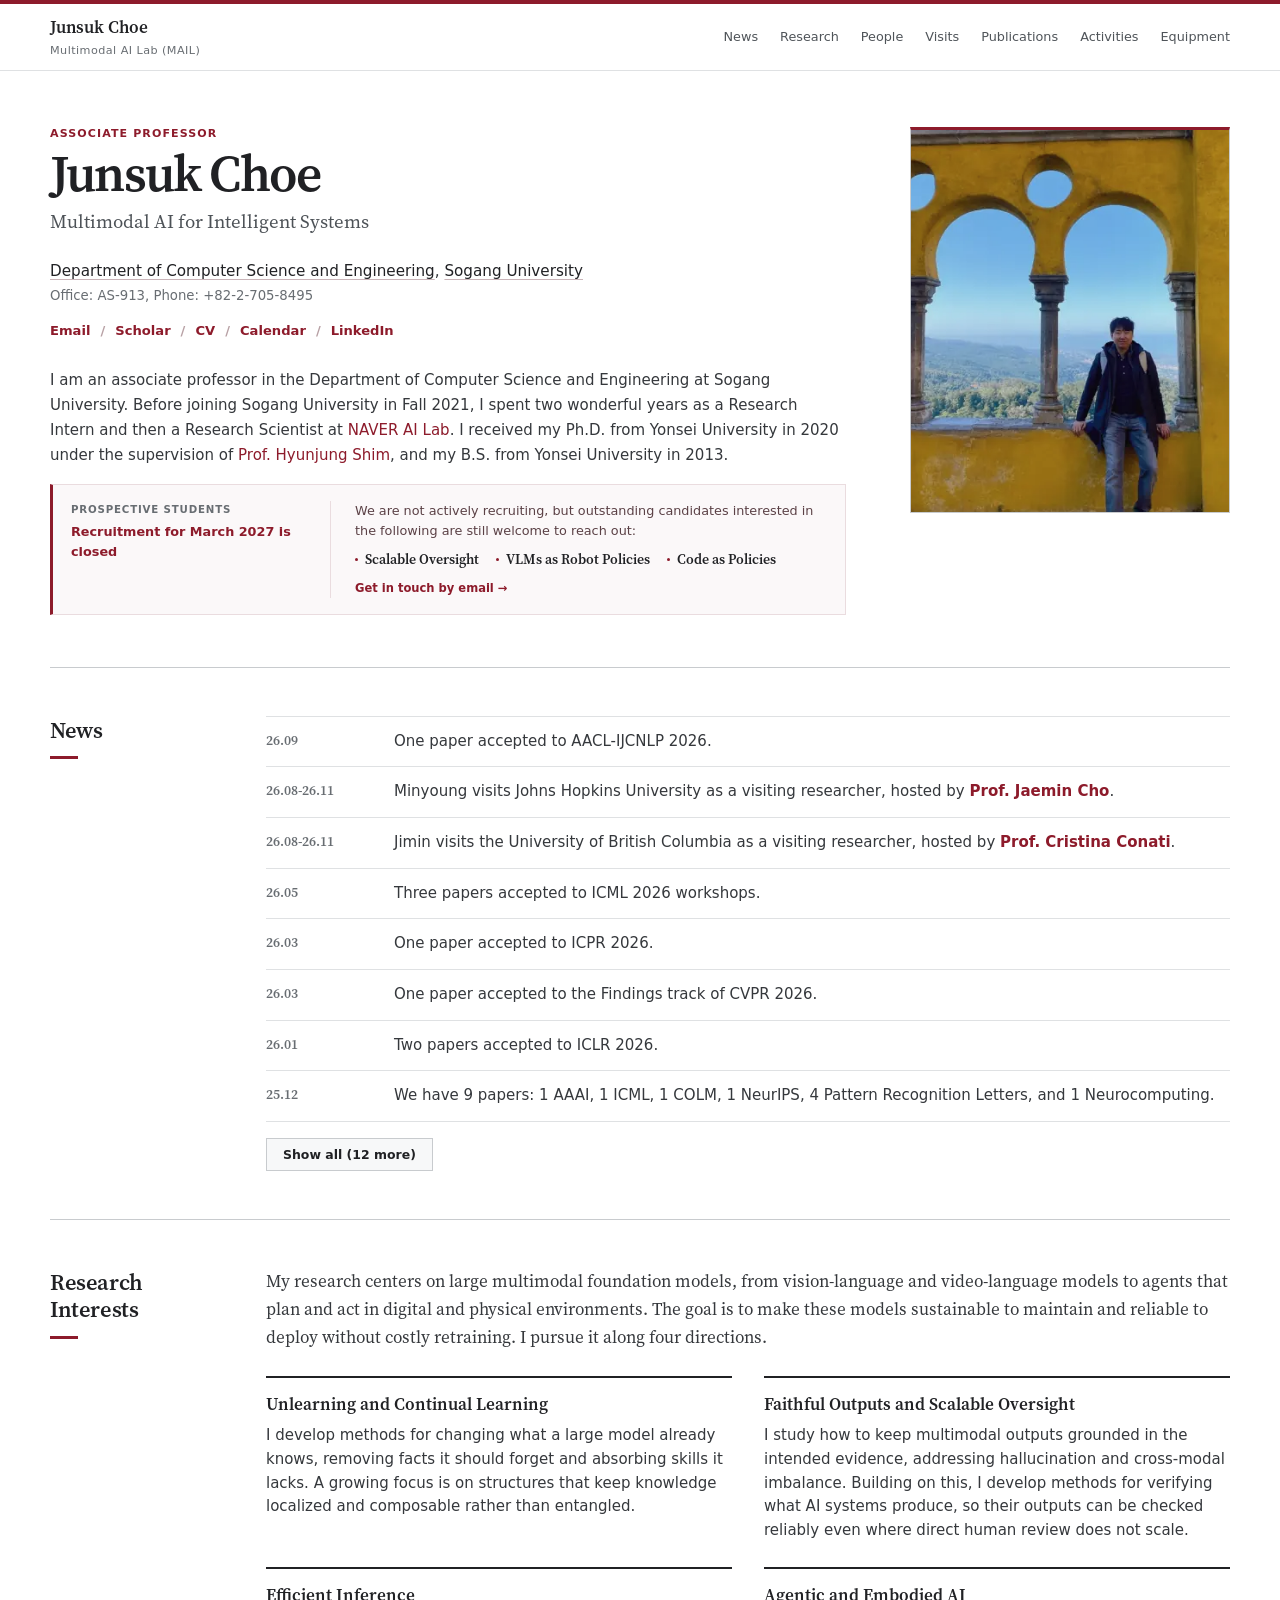
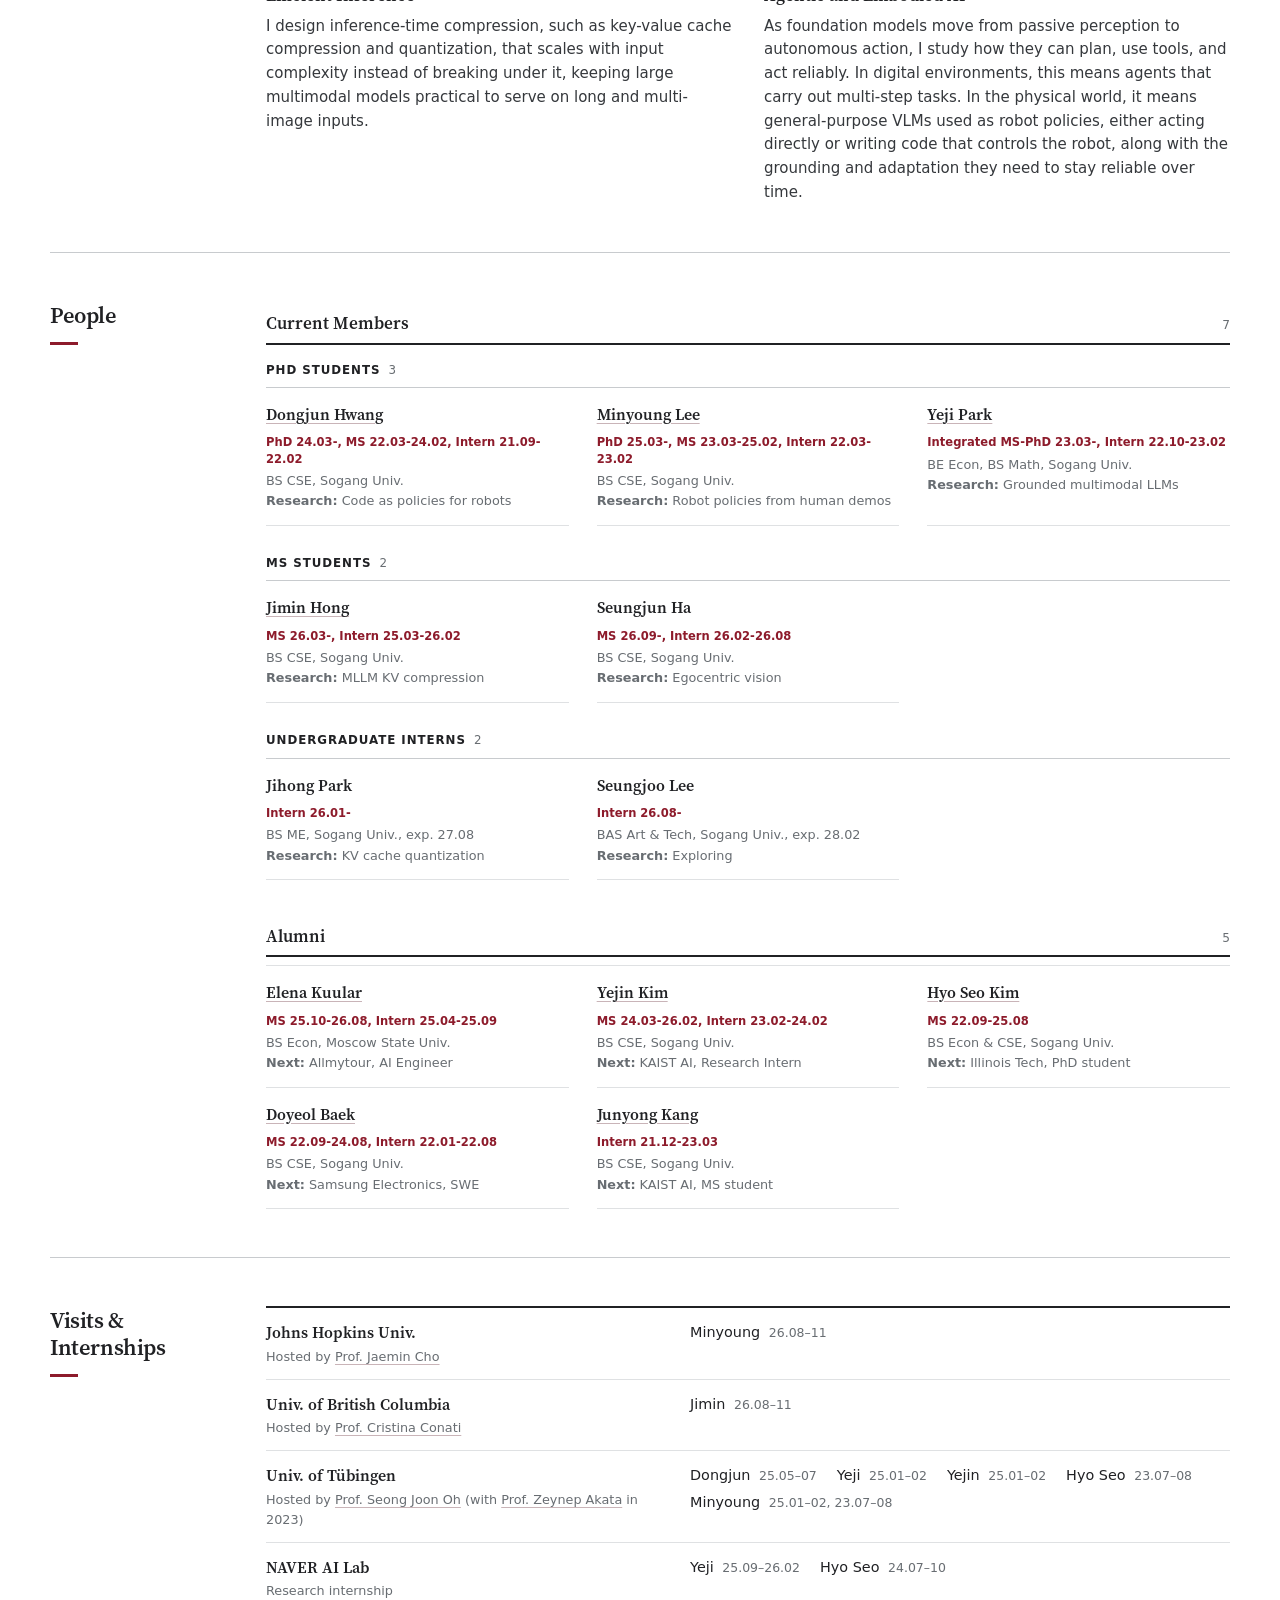
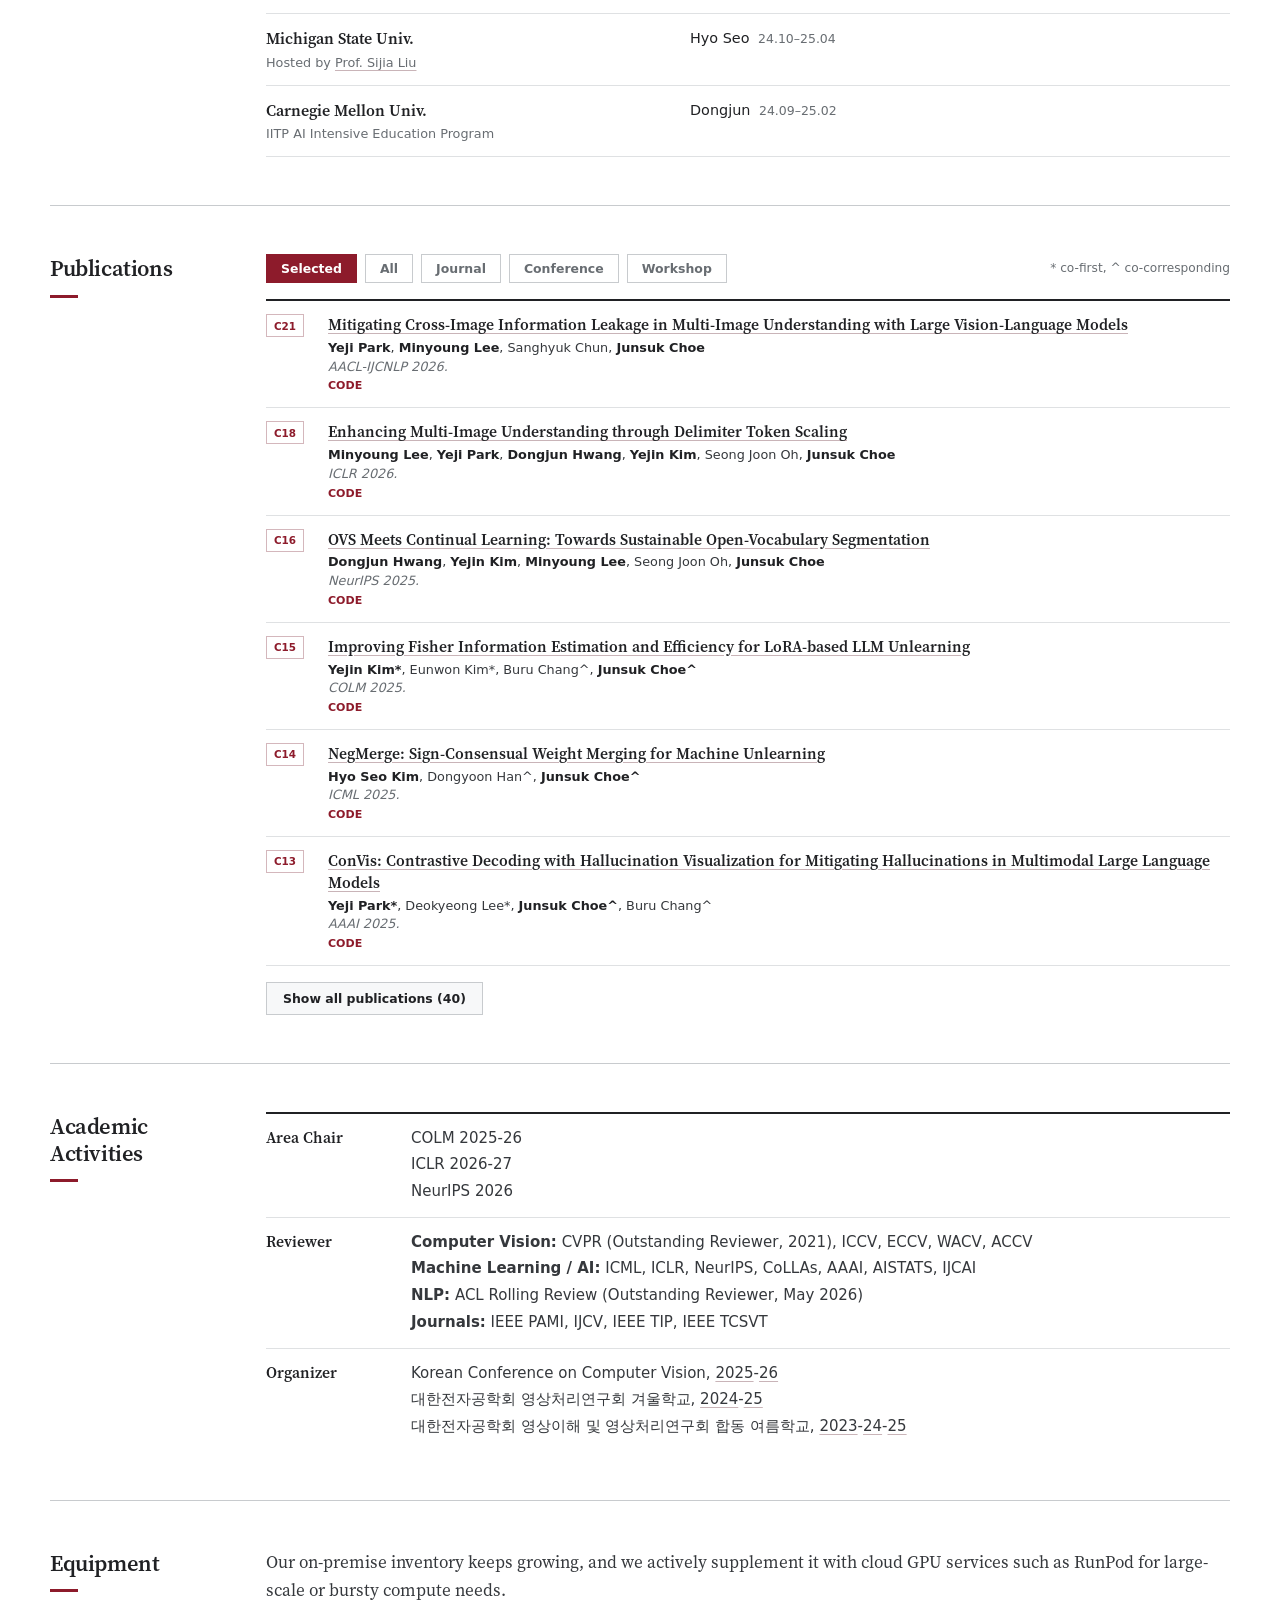
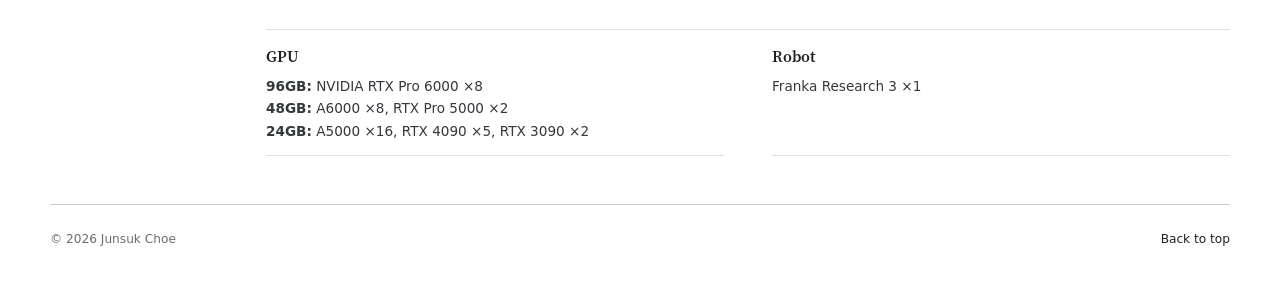
==== index.html @ bd92c86c "Cover code as policies alongside VLMs as robot policies Describe robot policies as VLMs acting direc" ====
<!doctype html>
<html lang="en">
  <head>
    <meta charset="utf-8">
    <meta name="viewport" content="width=device-width, initial-scale=1">
    <title>Junsuk Choe | Sogang University</title>
    <meta name="description" content="Junsuk Choe, Associate Professor in Computer Science and Engineering at Sogang University.">
    <meta name="author" content="Junsuk Choe">
    <link rel="canonical" href="https://junsukchoe.github.io/">
    <meta property="og:type" content="profile">
    <meta property="og:site_name" content="Junsuk Choe">
    <meta property="og:url" content="https://junsukchoe.github.io/">
    <meta property="og:title" content="Junsuk Choe">
    <meta property="og:description" content="Associate Professor in Computer Science and Engineering at Sogang University.">
    <meta property="og:image" content="https://junsukchoe.github.io/assets/DF97E511-BB98-41DF-A3A8-4547CD93DAF7_1_105_c.jpeg">
    <meta property="og:image:width" content="768">
    <meta property="og:image:height" content="1024">
    <meta property="og:image:alt" content="Junsuk Choe">
    <meta name="twitter:card" content="summary">
    <link rel="icon" type="image/png" sizes="48x48" href="assets/favicon-48.png">
    <link rel="apple-touch-icon" href="assets/sogang-favicon-large.png">
    <link rel="preload" href="assets/fonts/SiteSerif-Semibold.woff2" as="font" type="font/woff2" crossorigin>
    <link rel="preload" href="assets/fonts/SiteSerif-Regular.woff2" as="font" type="font/woff2" crossorigin>
    <link rel="stylesheet" href="styles.css?v=academic75">
    <script src="script.js?v=17" defer></script>
    <script type="application/ld+json">
      {
        "@context": "https://schema.org",
        "@type": "Person",
        "name": "Junsuk Choe",
        "url": "https://junsukchoe.github.io/",
        "image": "https://junsukchoe.github.io/assets/DF97E511-BB98-41DF-A3A8-4547CD93DAF7_1_105_c.jpeg",
        "jobTitle": "Associate Professor",
        "email": "mailto:jschoe.cs@gmail.com",
        "telephone": "+82-2-705-8495",
        "affiliation": {
          "@type": "CollegeOrUniversity",
          "name": "Sogang University",
          "url": "https://wwwe.sogang.ac.kr",
          "department": {
            "@type": "Organization",
            "name": "Department of Computer Science and Engineering",
            "url": "https://computing.sogang.ac.kr/en/education/undergraduate/computer-science"
          }
        },
        "alumniOf": {
          "@type": "CollegeOrUniversity",
          "name": "Yonsei University"
        },
        "knowsAbout": [
          "Multimodal Learning",
          "Vision-Language Models",
          "Machine Unlearning",
          "Continual Learning",
          "Scalable Oversight",
          "Agentic AI",
          "Embodied AI"
        ],
        "sameAs": [
          "https://scholar.google.com/citations?user=1H2H7XAAAAAJ&hl=en",
          "https://www.linkedin.com/in/junsukchoe/"
        ]
      }
    </script>
  </head>
  <body>
    <a class="skip-link" href="#top">Skip to main content</a>
    <header class="site-header">
      <div class="header-identity">
        <a class="brand" href="#top">Junsuk Choe</a>
        <span>Multimodal AI Lab (MAIL)</span>
      </div>
      <nav class="nav" aria-label="Primary navigation">
        <a href="#news">News</a>
        <a href="#research">Research</a>
        <a href="#people">People</a>
        <a href="#visits">Visits</a>
        <a href="#publications">Publications</a>
        <a href="#activities">Activities</a>
        <a href="#equipment">Equipment</a>
      </nav>
    </header>

    <main id="top">
      <section class="hero">
        <aside class="hero-aside" aria-label="Profile photo and shortcuts">
          <figure class="profile-photo">
            <picture>
              <!-- sizes run ~1.3x the box width because .profile-photo img is scaled up 1.3x -->
              <source type="image/webp" srcset="assets/profile-480.webp 480w, assets/profile-768.webp 768w" sizes="(max-width: 680px) 172px, (max-width: 980px) 312px, 416px">
              <img src="assets/DF97E511-BB98-41DF-A3A8-4547CD93DAF7_1_105_c.jpeg" alt="Junsuk Choe" width="768" height="1024" decoding="async" fetchpriority="high">
            </picture>
          </figure>
        </aside>
        <div class="profile-main">
          <p class="role">Associate Professor</p>
          <h1>Junsuk Choe</h1>
          <p class="tagline">Multimodal AI for Intelligent Systems</p>
          <p class="affiliation">
            <a href="https://computing.sogang.ac.kr/en/education/undergraduate/computer-science" target="_blank" rel="noreferrer">Department of Computer Science and Engineering</a>,
            <a href="https://wwwe.sogang.ac.kr" target="_blank" rel="noreferrer">Sogang University</a>
          </p>
          <p class="contact">Office: AS-913, Phone: +82-2-705-8495</p>
          <div class="profile-links" aria-label="Profile links">
            <a href="mailto:jschoe.cs@gmail.com">Email</a>
            <a href="https://scholar.google.com/citations?user=1H2H7XAAAAAJ&hl=en" target="_blank" rel="noreferrer">Scholar</a>
            <a href="CV_JunsukChoe.pdf" target="_blank" rel="noreferrer">CV</a>
            <a href="https://calendar.google.com/calendar/embed?src=jschoe.cs%40gmail.com&amp;ctz=Asia%2FSeoul&amp;mode=WEEK" target="_blank" rel="noreferrer">Calendar</a>
            <a href="https://www.linkedin.com/in/junsukchoe/" target="_blank" rel="noreferrer">LinkedIn</a>
          </div>
          <p class="lead">
            I am an associate professor in the Department of Computer Science and Engineering at Sogang University.
            Before joining Sogang University in Fall 2021, I spent two wonderful years as a Research Intern and then
            a Research Scientist at <a href="https://naver-career.github.io/kr/service/clova/naver-ai-lab/" target="_blank" rel="noreferrer">NAVER AI Lab</a>.
            I received my Ph.D. from Yonsei University in 2020 under the
            supervision of <a href="https://kaist-cvml.github.io/index.html" target="_blank" rel="noreferrer">Prof. Hyunjung Shim</a>,
            and my B.S. from Yonsei University in 2013.
          </p>
          <div class="hero-status" aria-label="Recruiting information">
            <div class="recruiting-summary">
              <p class="recruiting-eyebrow">Prospective Students</p>
              <p><strong>Recruitment for March 2027 is closed</strong></p>
            </div>
            <div class="recruiting-details">
              <p>We are not actively recruiting, but outstanding candidates interested in the following are still welcome to reach out:</p>
              <ul class="recruiting-topics">
                <li>Scalable Oversight</li>
                <li>VLMs as Robot Policies</li>
                <li>Code as Policies</li>
              </ul>
              <a href="mailto:jschoe.cs@gmail.com">Get in touch by email <span aria-hidden="true">→</span></a>
            </div>
          </div>
        </div>
      </section>

      <section id="news" class="section section-grid">
        <div class="section-heading">
          <h2>News</h2>
        </div>
        <div>
        <ol class="timeline" id="news-timeline">
          <li><time datetime="2026-09">26.09</time><span>One paper accepted to AACL-IJCNLP 2026.</span></li>
          <li><time datetime="2026-08">26.08-26.11</time><span>Minyoung visits Johns Hopkins University as a visiting researcher, hosted by <a href="https://j-min.io/" target="_blank" rel="noreferrer">Prof. Jaemin Cho</a>.</span></li>
          <li><time datetime="2026-08">26.08-26.11</time><span>Jimin visits the University of British Columbia as a visiting researcher, hosted by <a href="https://www.cs.ubc.ca/people/cristina-conati" target="_blank" rel="noreferrer">Prof. Cristina Conati</a>.</span></li>
          <li><time datetime="2026-05">26.05</time><span>Three papers accepted to ICML 2026 workshops.</span></li>
          <li><time datetime="2026-03">26.03</time><span>One paper accepted to ICPR 2026.</span></li>
          <li><time datetime="2026-03">26.03</time><span>One paper accepted to the Findings track of CVPR 2026.</span></li>
          <li><time datetime="2026-01">26.01</time><span>Two papers accepted to ICLR 2026.</span></li>
          <li><time datetime="2025-12">25.12</time><span>We have 9 papers: 1 AAAI, 1 ICML, 1 COLM, 1 NeurIPS, 4 Pattern Recognition Letters, and 1 Neurocomputing.</span></li>
          <li><time datetime="2025-09">25.09</time><span>Promoted to Associate Professor at Sogang University. Thanks to all my students, colleagues, and collaborators for their support.</span></li>
          <li><time datetime="2025-09">25.09-26.02</time><span>Yeji joined NAVER AI Lab as a research intern.</span></li>
          <li><time datetime="2025-08">25.08</time><span>Granted the <span lang="ko">생성AI 선도인재양성사업</span> as Co-PI, led by NC AI and funded by IITP, and the <span lang="ko">독자 AI 파운데이션 모델 프로젝트</span> as Co-PI, led by Upstage and funded by NIPA/NIA/IITP.</span></li>
          <li><time datetime="2025-05">25.05-25.07</time><span>Dongjun visited the University of Tübingen as a visiting researcher, hosted by <a href="https://seongjoonoh.com/" target="_blank" rel="noreferrer">Prof. Seong Joon Oh</a>.</span></li>
          <li><time datetime="2025-01">25.01-25.02</time><span>Minyoung, Yeji, and Yejin visited the University of Tübingen as visiting researchers, hosted by <a href="https://seongjoonoh.com/" target="_blank" rel="noreferrer">Prof. Seong Joon Oh</a>.</span></li>
          <li><time datetime="2024-10">24.10-25.04</time><span>Hyo Seo visited Michigan State University as a visiting researcher, hosted by <a href="https://lsjxjtu.github.io/" target="_blank" rel="noreferrer">Prof. Sijia Liu</a>.</span></li>
          <li><time datetime="2024-09">24.09</time><span>Granted the Global Humanities and Social Convergence Research Program (1.8B KRW) as Co-PI from NRF Korea, led by <a href="https://jdasam.github.io/" target="_blank" rel="noreferrer">Prof. Dasaem Jeong</a>.</span></li>
          <li><time datetime="2024-09">24.09-25.02</time><span>Dongjun participated in the IITP AI Intensive Education Program at Carnegie Mellon University.</span></li>
          <li><time datetime="2024-04">24.04</time><span>Granted the Outstanding Young Scientist Grant (913M KRW) as PI from NRF Korea, with <a href="https://sites.google.com/view/buru-chang" target="_blank" rel="noreferrer">Prof. Buru Chang</a> as Co-PI.</span></li>
          <li><time datetime="2023-07">23.07-23.08</time><span>Minyoung and Hyo Seo visited the University of Tübingen as visiting researchers, hosted by <a href="https://seongjoonoh.com/" target="_blank" rel="noreferrer">Prof. Seong Joon Oh</a> and <a href="https://www.eml-munich.de/" target="_blank" rel="noreferrer">Prof. Zeynep Akata</a>.</span></li>
          <li><time datetime="2021-09">21.09</time><span>Joined the Department of Computer Science and Engineering at Sogang University as Assistant Professor.</span></li>
          <li><time datetime="2020-05">20.05</time><span>Defended Ph.D. thesis and joined NAVER AI Lab as Research Scientist.</span></li>
        </ol>
        <button type="button" class="toggle-list" id="news-toggle" aria-expanded="false">Show all news</button>
        </div>
      </section>

      <section id="research" class="section section-grid">
        <div class="section-heading">
          <h2>Research Interests</h2>
        </div>
        <div>
          <p class="section-lead">
            My research centers on large multimodal foundation models, from vision-language and video-language
            models to agents that plan and act in digital and physical environments. The goal is to make these
            models sustainable to maintain and reliable to deploy without costly retraining. I pursue it along
            four directions.
          </p>
          <div class="research-grid">
            <article>
              <h3>Unlearning and Continual Learning</h3>
              <p>
                I develop methods for changing what a large model already knows, removing facts it should forget
                and absorbing skills it lacks. A growing focus is on structures that keep knowledge localized and
                composable rather than entangled.
              </p>
            </article>
            <article>
              <h3>Faithful Outputs and Scalable Oversight</h3>
              <p>
                I study how to keep multimodal outputs grounded in the intended evidence, addressing hallucination
                and cross-modal imbalance. Building on this, I develop methods for verifying what AI systems
                produce, so their outputs can be checked reliably even where direct human review does not scale.
              </p>
            </article>
            <article>
              <h3>Efficient Inference</h3>
              <p>
                I design inference-time compression, such as key-value cache compression and quantization, that
                scales with input complexity instead of breaking under it, keeping large multimodal models practical
                to serve on long and multi-image inputs.
              </p>
            </article>
            <article>
              <h3>Agentic and Embodied AI</h3>
              <p>
                As foundation models move from passive perception to autonomous action, I study how they can plan,
                use tools, and act reliably. In digital environments, this means agents that carry out multi-step
                tasks. In the physical world, it means general-purpose VLMs used as robot policies, either acting
                directly or writing code that controls the robot, along with the grounding and adaptation they need
                to stay reliable over time.
              </p>
            </article>
          </div>
        </div>
      </section>

      <section id="people" class="section section-grid">
        <div class="section-heading">
          <h2>People</h2>
        </div>
        <div class="people-stack">
          <div class="people-group">
            <div class="group-heading">
              <h3>Current Members</h3>
              <span>7</span>
            </div>
            <h4 class="roster-subhead">PhD Students <span>3</span></h4>
            <ul class="roster-list">
              <li><a href="https://dongjunhwang.github.io" target="_blank" rel="noreferrer">Dongjun Hwang</a><div class="roster-meta"><div class="period-list"><span>PhD 24.03-</span><span>MS 22.03-24.02</span><span>Intern 21.09-22.02</span></div><div class="person-badges"><span class="person-highlight">AI Seoul Tech Scholarship (PhD)</span><span class="person-highlight">NRF Scholarship (PhD)</span><span class="person-highlight">Smilegate DHE Scholarship (MS)</span></div><span>BS CSE, Sogang Univ.</span><span class="person-activity">Visiting Researcher, Univ. of Tübingen (25.05-25.07)</span><span class="person-activity">CMU IITP AI Education Program (24.09-25.02)</span><span><strong>Research:</strong> Code as policies for robots</span></div></li>
              <li><a href="https://mymy-young.github.io/" target="_blank" rel="noreferrer">Minyoung Lee</a><div class="roster-meta"><div class="period-list"><span>PhD 25.03-</span><span>MS 23.03-25.02</span><span>Intern 22.03-23.02</span></div><div class="person-badges"><span class="person-highlight">AI Seoul Tech Scholarship (PhD)</span><span class="person-highlight">Smilegate DHE Scholarship (MS)</span></div><span>BS CSE, Sogang Univ.</span><span class="person-activity">Visiting Researcher, Johns Hopkins Univ. (26.08-26.11)</span><span class="person-activity">Visiting Researcher, Univ. of Tübingen (25.01-25.02, 23.07-23.08)</span><span><strong>Research:</strong> Robot policies from human demos</span></div></li>
              <li><a href="https://yejipark-m.github.io" target="_blank" rel="noreferrer">Yeji Park</a><div class="roster-meta"><div class="period-list"><span>Integrated MS-PhD 23.03-</span><span>Intern 22.10-23.02</span></div><div class="person-badges"><span class="person-highlight">Hyundai Motor Chung Mong-Koo Scholarship</span></div><span>BE Econ, BS Math, Sogang Univ.</span><span class="person-activity">Research Intern, NAVER AI Lab (25.09-26.02)</span><span class="person-activity">Visiting Researcher, Univ. of Tübingen (25.01-25.02)</span><span><strong>Research:</strong> Grounded multimodal LLMs</span></div></li>
            </ul>
            <h4 class="roster-subhead">MS Students <span>2</span></h4>
            <ul class="roster-list">
              <li><a href="https://sites.google.com/view/jimin-hong?usp=sharing" target="_blank" rel="noreferrer">Jimin Hong</a><div class="roster-meta"><div class="period-list"><span>MS 26.03-</span><span>Intern 25.03-26.02</span></div><span>BS CSE, Sogang Univ.</span><span class="person-activity">Visiting Researcher, Univ. of British Columbia (26.08-26.11)</span><span><strong>Research:</strong> MLLM KV compression</span></div></li>
              <li>Seungjun Ha<div class="roster-meta"><div class="period-list"><span>MS 26.09-</span><span>Intern 26.02-26.08</span></div><div class="person-badges"><span class="person-highlight">Sogang Albatross Fellowship</span></div><span>BS CSE, Sogang Univ.</span><span><strong>Research:</strong> Egocentric vision</span></div></li>
            </ul>
            <h4 class="roster-subhead">Undergraduate Interns <span>2</span></h4>
            <ul class="roster-list">
              <li>Jihong Park<div class="roster-meta"><div class="period-list"><span>Intern 26.01-</span></div><span>BS ME, Sogang Univ., exp. 27.08</span><span><strong>Research:</strong> KV cache quantization</span></div></li>
              <li>Seungjoo Lee<div class="roster-meta"><div class="period-list"><span>Intern 26.08-</span></div><span>BAS Art &amp; Tech, Sogang Univ., exp. 28.02</span><span><strong>Research:</strong> Exploring</span></div></li>
            </ul>
          </div>
          <div class="people-group alumni-group">
            <div class="group-heading">
              <h3>Alumni</h3>
              <span>5</span>
            </div>
            <ul class="roster-list">
              <li><a href="https://www.linkedin.com/in/elena-kuular/?originalSubdomain=kr" target="_blank" rel="noreferrer">Elena Kuular</a><div class="roster-meta"><div class="period-list"><span>MS 25.10-26.08</span><span>Intern 25.04-25.09</span></div><div class="person-badges"><span class="person-highlight">GKS Scholarship</span></div><span>BS Econ, Moscow State Univ.</span><span><strong>Next:</strong> Allmytour, AI Engineer</span></div></li>
              <li><a href="https://sites.google.com/view/yejin-c-kim/" target="_blank" rel="noreferrer">Yejin Kim</a><div class="roster-meta"><div class="period-list"><span>MS 24.03-26.02</span><span>Intern 23.02-24.02</span></div><div class="person-badges"><span class="person-highlight">Smilegate DHE Scholarship</span><span class="person-highlight">Sogang Albatross Fellowship</span></div><span>BS CSE, Sogang Univ.</span><span class="person-activity">Visiting Researcher, Univ. of Tübingen (25.01-25.02)</span><span><strong>Next:</strong> KAIST AI, Research Intern</span></div></li>
              <li><a href="https://sites.google.com/view/hyoseokim" target="_blank" rel="noreferrer">Hyo Seo Kim</a><div class="roster-meta"><div class="period-list"><span>MS 22.09-25.08</span></div><span>BS Econ &amp; CSE, Sogang Univ.</span><span class="person-activity">Visiting Researcher, Michigan State Univ. (24.10-25.04)</span><span class="person-activity">Research Intern, NAVER AI Lab (24.07-24.10)</span><span class="person-activity">Visiting Researcher, Univ. of Tübingen (23.07-23.08)</span><span><strong>Next:</strong> Illinois Tech, PhD student</span></div></li>
              <li><a href="https://sites.google.com/view/dobaek" target="_blank" rel="noreferrer">Doyeol Baek</a><div class="roster-meta"><div class="period-list"><span>MS 22.09-24.08</span><span>Intern 22.01-22.08</span></div><div class="person-badges"><span class="person-highlight">Smilegate DHE Scholarship</span></div><span>BS CSE, Sogang Univ.</span><span><strong>Next:</strong> Samsung Electronics, SWE</span></div></li>
              <li><a href="https://sites.google.com/view/junyongkang/home" target="_blank" rel="noreferrer">Junyong Kang</a><div class="roster-meta"><div class="period-list"><span>Intern 21.12-23.03</span></div><div class="person-badges"><span class="person-highlight">Valedictorian (College of Engineering)</span></div><span>BS CSE, Sogang Univ.</span><span><strong>Next:</strong> KAIST AI, MS student</span></div></li>
            </ul>
          </div>
        </div>
      </section>

      <section id="visits" class="section section-grid">
        <div class="section-heading">
          <h2>Visits &amp; Internships</h2>
        </div>
        <div>
        <ul class="visit-list" id="visit-list">
          <li><div class="visit-place"><strong>Johns Hopkins Univ.</strong><span>Hosted by <a href="https://j-min.io/" target="_blank" rel="noreferrer">Prof. Jaemin Cho</a></span></div><ul class="visit-people"><li>Minyoung <span>26.08–11</span></li></ul></li>
          <li><div class="visit-place"><strong>Univ. of British Columbia</strong><span>Hosted by <a href="https://www.cs.ubc.ca/people/cristina-conati" target="_blank" rel="noreferrer">Prof. Cristina Conati</a></span></div><ul class="visit-people"><li>Jimin <span>26.08–11</span></li></ul></li>
          <li><div class="visit-place"><strong>Univ. of Tübingen</strong><span>Hosted by <a href="https://seongjoonoh.com/" target="_blank" rel="noreferrer">Prof. Seong Joon Oh</a> (with <a href="https://www.eml-munich.de/" target="_blank" rel="noreferrer">Prof. Zeynep Akata</a> in 2023)</span></div><ul class="visit-people"><li>Dongjun <span>25.05–07</span></li><li>Yeji <span>25.01–02</span></li><li>Yejin <span>25.01–02</span></li><li>Hyo Seo <span>23.07–08</span></li><li>Minyoung <span>25.01–02, 23.07–08</span></li></ul></li>
          <li><div class="visit-place"><strong>NAVER AI Lab</strong><span>Research internship</span></div><ul class="visit-people"><li>Yeji <span>25.09–26.02</span></li><li>Hyo Seo <span>24.07–10</span></li></ul></li>
          <li><div class="visit-place"><strong>Michigan State Univ.</strong><span>Hosted by <a href="https://lsjxjtu.github.io/" target="_blank" rel="noreferrer">Prof. Sijia Liu</a></span></div><ul class="visit-people"><li>Hyo Seo <span>24.10–25.04</span></li></ul></li>
          <li><div class="visit-place"><strong>Carnegie Mellon Univ.</strong><span>IITP AI Intensive Education Program</span></div><ul class="visit-people"><li>Dongjun <span>24.09–25.02</span></li></ul></li>
        </ul>
        <button type="button" class="toggle-list" id="visit-toggle" aria-expanded="false">Show all</button>
        </div>
      </section>

      <section id="publications" class="section section-grid">
        <div class="section-heading">
          <h2>Publications</h2>
        </div>
        <div>
        <div class="pub-toolbar">
          <div class="pub-filters" id="pub-filters" role="group" aria-label="Filter publications by type">
            <button type="button" class="pub-filter is-active" data-filter="selected" aria-pressed="true">Selected</button>
            <button type="button" class="pub-filter" data-filter="all" aria-pressed="false">All</button>
            <button type="button" class="pub-filter" data-filter="J" aria-pressed="false">Journal</button>
            <button type="button" class="pub-filter" data-filter="C" aria-pressed="false">Conference</button>
            <button type="button" class="pub-filter" data-filter="W" aria-pressed="false">Workshop</button>
          </div>
          <p class="pub-legend">* co-first, ^ co-corresponding</p>
        </div>
        <div class="publication-list" id="publication-list">
          <article class="pub"><span>C21</span><div><h3><a href="https://aclanthology.org/2026.aacl-short.42.pdf" target="_blank" rel="noreferrer">Mitigating Cross-Image Information Leakage in Multi-Image Understanding with Large Vision-Language Models</a></h3><p><span class="lab">Yeji Park</span>, <span class="lab">Minyoung Lee</span>, Sanghyuk Chun, <strong class="pi">Junsuk Choe</strong></p><p class="venue">AACL-IJCNLP 2026.</p><p class="pub-links"><a href="https://github.com/yejipark-m/FOCUS" target="_blank" rel="noreferrer">code</a></p></div></article>
          <article class="pub"><span>W7</span><div><h3><a href="https://openreview.net/forum?id=Urnkawsb3P" target="_blank" rel="noreferrer">Alignment-aware Data Selection for Unlearning in Contrastive Vision-Language Models</a></h3><p><span class="lab">Dongjun Hwang</span>, <span class="lab">Yejin Kim</span>, <span class="lab">Beomyun Kwon</span>, <strong class="pi">Junsuk Choe</strong></p><p class="venue">ICML 2026 Workshop on the Impact of Memorization on Trustworthy Foundation Models.</p></div></article>
          <article class="pub"><span>W6</span><div><h3><a href="https://openreview.net/forum?id=xrwkOUb8kp" target="_blank" rel="noreferrer">Behavioral Proxy Conditioning for Financial Stress Scenario Generation with a Pretrained Diffusion Model</a></h3><p><span class="lab">Elena Kuular</span>, <strong class="pi">Junsuk Choe</strong></p><p class="venue">ICML 2026 Workshop on Foundation Models for Structured Data.</p></div></article>
          <article class="pub"><span>W5</span><div><h3><a href="https://openreview.net/forum?id=8Fed53Xuin" target="_blank" rel="noreferrer">EvoVLM: Multimodal Evolutionary Feedback for Visual Symbolic Regression</a></h3><p>Hyejin Lee, <strong class="pi">Junsuk Choe</strong></p><p class="venue">ICML 2026 Workshop on AI for Science.</p></div></article>
          <article class="pub"><span>C20</span><div><h3>RARR: Real-time Attention-Driven Rain Removal with Hierarchical Scale-aware Efficient Network</h3><p>Seungho Eum, Ihjoon Cho, Jeonghyeon Kim, <strong class="pi">Junsuk Choe^</strong>, Unsang Park^</p><p class="venue">ICPR 2026.</p></div></article>
          <article class="pub"><span>C19</span><div><h3><a href="https://openaccess.thecvf.com/content/CVPR2026F/papers/Woo_Training-Free_Uncertainty-guided_Logit_Adjustment_for_Few-Shot_Class-Incremental_Learning_CVPRF_2026_paper.pdf" target="_blank" rel="noreferrer">Training-Free Uncertainty-guided Logit Adjustment for Few-Shot Class-Incremental Learning</a></h3><p>Sungwon Woo, <span class="lab">Dongjun Hwang</span>, Shiwon Kim, <strong class="pi">Junsuk Choe</strong>, Jongho Nang</p><p class="venue">CVPR 2026 Findings.</p><p class="pub-links"><a href="https://github.com/sungwon-woo/ULA" target="_blank" rel="noreferrer">code</a></p></div></article>
          <article class="pub"><span>W4</span><div><h3><a href="https://openreview.net/forum?id=zHwLO06Kn3" target="_blank" rel="noreferrer">Grounding the "Not": Symbolic Representation of Negation for Logical Reasoning in VLMs</a></h3><p>Inha Kang, Seonho Lee, Jiho Choi, <strong class="pi">Junsuk Choe</strong>, Hyunjung Shim</p><p class="venue">ICLR 2026 Workshop on Logical Reasoning of Large Language Models.</p></div></article>
          <article class="pub"><span>C18</span><div><h3><a href="https://openreview.net/forum?id=7QFf05KrOm" target="_blank" rel="noreferrer">Enhancing Multi-Image Understanding through Delimiter Token Scaling</a></h3><p><span class="lab">Minyoung Lee</span>, <span class="lab">Yeji Park</span>, <span class="lab">Dongjun Hwang</span>, <span class="lab">Yejin Kim</span>, Seong Joon Oh, <strong class="pi">Junsuk Choe</strong></p><p class="venue">ICLR 2026.</p><p class="pub-links"><a href="https://github.com/MYMY-young/DelimScaling" target="_blank" rel="noreferrer">code</a></p></div></article>
          <article class="pub"><span>C17</span><div><h3><a href="https://openreview.net/forum?id=hFzrP5mw24" target="_blank" rel="noreferrer">What "Not" to Detect: Negation-Aware VLMs via Structured Reasoning and Token Merging</a></h3><p>Inha Kang, Youngsun Lim, Seonho Lee, Jiho Choi, <strong class="pi">Junsuk Choe</strong>, Hyunjung Shim</p><p class="venue">ICLR 2026.</p></div></article>
          <article class="pub"><span>C16</span><div><h3><a href="https://openreview.net/forum?id=y8Hv7EdcRF" target="_blank" rel="noreferrer">OVS Meets Continual Learning: Towards Sustainable Open-Vocabulary Segmentation</a></h3><p><span class="lab">Dongjun Hwang</span>, <span class="lab">Yejin Kim</span>, <span class="lab">Minyoung Lee</span>, Seong Joon Oh, <strong class="pi">Junsuk Choe</strong></p><p class="venue">NeurIPS 2025.</p><p class="pub-links"><a href="https://github.com/dongjunhwang/ConOVS" target="_blank" rel="noreferrer">code</a></p></div></article>
          <article class="pub"><span>C15</span><div><h3><a href="https://arxiv.org/abs/2508.21300" target="_blank" rel="noreferrer">Improving Fisher Information Estimation and Efficiency for LoRA-based LLM Unlearning</a></h3><p><span class="lab">Yejin Kim*</span>, Eunwon Kim*, Buru Chang^, <strong class="pi">Junsuk Choe^</strong></p><p class="venue">COLM 2025.</p><p class="pub-links"><a href="https://github.com/kyj93790/VILA" target="_blank" rel="noreferrer">code</a></p></div></article>
          <article class="pub"><span>W3</span><div><h3><a href="https://openaccess.thecvf.com/content/ICCV2025W/AIM/html/Kim_LMLT__Low-to-high_Multi-Level_Vision_Transformer_for_Lightweight_Image_Super-Resolution_ICCVW_2025_paper.html" target="_blank" rel="noreferrer">LMLT: Low-to-high Multi-Level Vision Transformer for Lightweight Image Super-Resolution</a></h3><p>Jeongsoo Kim, Jongho Nang, <strong class="pi">Junsuk Choe</strong></p><p class="venue">ICCV 2025 Workshop on Advances in Image Manipulation.</p><p class="pub-links"><a href="https://github.com/jwgdmkj/LMLT" target="_blank" rel="noreferrer">code</a></p></div></article>
          <article class="pub"><span>J12</span><div><h3><a href="https://www.sciencedirect.com/science/article/abs/pii/S092523122501166X" target="_blank" rel="noreferrer">Small Object Matters in Weakly Supervised Object Localization</a></h3><p><span class="lab">Dongjun Hwang</span>, Seong Joon Oh, <strong class="pi">Junsuk Choe</strong></p><p class="venue">Neurocomputing, 2025.</p></div></article>
          <article class="pub"><span>C14</span><div><h3><a href="https://arxiv.org/abs/2410.05583" target="_blank" rel="noreferrer">NegMerge: Sign-Consensual Weight Merging for Machine Unlearning</a></h3><p><span class="lab">Hyo Seo Kim</span>, Dongyoon Han^, <strong class="pi">Junsuk Choe^</strong></p><p class="venue">ICML 2025.</p><p class="pub-links"><a href="https://github.com/naver-ai/negmerge" target="_blank" rel="noreferrer">code</a></p></div></article>
          <article class="pub"><span>J11</span><div><h3><a href="https://www.sciencedirect.com/science/article/abs/pii/S016786552500056X" target="_blank" rel="noreferrer">VHOIP: Video-based Human-Object Interaction recognition with CLIP Prior knowledge</a></h3><p><span class="lab">Doyeol Baek</span>, <strong class="pi">Junsuk Choe</strong></p><p class="venue">Pattern Recognition Letters, 2025.</p></div></article>
          <article class="pub"><span>J10</span><div><h3><a href="https://www.sciencedirect.com/science/article/pii/S0167865525000121" target="_blank" rel="noreferrer">Fog-Free Training for Foggy Scene Understanding</a></h3><p><span class="lab">Minyoung Lee</span>, Kyungwoo Song, <strong class="pi">Junsuk Choe</strong></p><p class="venue">Pattern Recognition Letters, 2025.</p></div></article>
          <article class="pub"><span>J9</span><div><h3><a href="https://www.sciencedirect.com/science/article/abs/pii/S0167865524003714" target="_blank" rel="noreferrer">Curriculum Learning with Class-label Composition for Weakly Supervised Semantic Segmentation</a></h3><p><span class="lab">Dongjun Hwang</span>, <span class="lab">Hyoseo Kim</span>, <span class="lab">Doyeol Baek</span>, Hyunbin Kim, Inhye Kye, <strong class="pi">Junsuk Choe</strong></p><p class="venue">Pattern Recognition Letters, 2025.</p></div></article>
          <article class="pub"><span>C13</span><div><h3><a href="https://arxiv.org/abs/2408.13906" target="_blank" rel="noreferrer">ConVis: Contrastive Decoding with Hallucination Visualization for Mitigating Hallucinations in Multimodal Large Language Models</a></h3><p><span class="lab">Yeji Park*</span>, Deokyeong Lee*, <strong class="pi">Junsuk Choe^</strong>, Buru Chang^</p><p class="venue">AAAI 2025.</p><p class="pub-links"><a href="https://github.com/yejipark-m/ConVis" target="_blank" rel="noreferrer">code</a></p></div></article>
          <article class="pub"><span>J8</span><div><h3><a href="https://www.sciencedirect.com/science/article/pii/S0167865524003246" target="_blank" rel="noreferrer">Improving ViT Interpretability with Patch-level Mask Prediction</a></h3><p><span class="lab">Junyong Kang</span>, Byeongho Heo, <strong class="pi">Junsuk Choe</strong></p><p class="venue">Pattern Recognition Letters, 2025.</p></div></article>
          <article class="pub"><span>J7</span><div><h3><a href="https://www.sciencedirect.com/science/article/abs/pii/S0031320324005892" target="_blank" rel="noreferrer">Discovering an Inference Recipe for Weakly-Supervised Object Localization</a></h3><p>Sanghuk Lee*, Cheolhyun Mun*, Youngjung Uh, <strong class="pi">Junsuk Choe</strong>, Hyeran Byun</p><p class="venue">Pattern Recognition, 2024.</p></div></article>
          <article class="pub"><span>J6</span><div><h3><a href="https://www.sciencedirect.com/science/article/pii/S0167865524001077" target="_blank" rel="noreferrer">Weakly-supervised Incremental learning for Semantic segmentation with Class Hierarchy</a></h3><p><span class="lab">Hyoseo Kim</span>, <strong class="pi">Junsuk Choe</strong></p><p class="venue">Pattern Recognition Letters, 2024.</p></div></article>
          <article class="pub"><span>C12</span><div><h3><a href="https://arxiv.org/abs/2312.13646" target="_blank" rel="noreferrer">Weakly Supervised Semantic Segmentation for Driving Scenes</a></h3><p>Dongseob Kim*, Seungho Lee*, <strong class="pi">Junsuk Choe</strong>, Hyunjung Shim</p><p class="venue">AAAI 2024.</p><p class="pub-links"><a href="https://github.com/k0u-id/CARB" target="_blank" rel="noreferrer">code</a></p></div></article>
          <article class="pub"><span>C11</span><div><h3><a href="https://openaccess.thecvf.com/content/WACV2024/papers/Mun_Small_Objects_Matters_in_Weakly-Supervised_Semantic_Segmentation_WACV_2024_paper.pdf" target="_blank" rel="noreferrer">Small Objects Matters in Weakly-supervised Semantic Segmentation</a></h3><p>Cheolhyun Mun*, Sanghuk Lee*, Youngjung Uh, <strong class="pi">Junsuk Choe</strong>, Hyeran Byun</p><p class="venue">WACV 2024.</p></div></article>
          <article class="pub"><span>C10</span><div><h3><a href="https://openaccess.thecvf.com/content/ICCV2023/papers/Han_Neglected_Free_Lunch_-_Learning_Image_Classifiers_Using_Annotation_Byproducts_ICCV_2023_paper.pdf" target="_blank" rel="noreferrer">Neglected Free Lunch - Learning Image Classifiers Using Annotation Byproducts</a></h3><p>Dongyoon Han*, <strong class="pi">Junsuk Choe*</strong>, Seonghyeok Chun, John Chung, Minsuk Chang, Sangdoo Yun, Jean Song, Seong Joon Oh</p><p class="venue">ICCV 2023.</p><p class="pub-links"><a href="https://github.com/naver-ai/NeglectedFreeLunch" target="_blank" rel="noreferrer">code</a></p></div></article>
          <article class="pub"><span>J5</span><div><h3><a href="https://www.sciencedirect.com/science/article/pii/S0167865523000831" target="_blank" rel="noreferrer">Entropy Regularization for Weakly Supervised Object Localization</a></h3><p><span class="lab">Dongjun Hwang</span>, Jung-Woo Ha, Hyunjung Shim, <strong class="pi">Junsuk Choe</strong></p><p class="venue">Pattern Recognition Letters, 2023.</p></div></article>
          <article class="pub"><span>J4</span><div><h3><a href="https://ieeexplore.ieee.org/document/9762560/" target="_blank" rel="noreferrer">Evaluation for Weakly Supervised Object Localization: Protocol, Metrics, and Datasets</a></h3><p><strong class="pi">Junsuk Choe*</strong>, Seong Joon Oh*, Sanghyuk Chun, Seungho Lee, Zeynep Akata, Hyunjung Shim</p><p class="venue">IEEE Transactions on Pattern Analysis and Machine Intelligence, 2023.</p><p class="pub-links"><a href="https://arxiv.org/abs/2007.04178" target="_blank" rel="noreferrer">arxiv</a><a href="https://github.com/clovaai/wsolevaluation" target="_blank" rel="noreferrer">code</a></p></div></article>
          <article class="pub"><span>C9</span><div><h3><a href="https://openaccess.thecvf.com/content/CVPR2022/papers/Lee_Weakly_Supervised_Semantic_Segmentation_Using_Out-of-Distribution_Data_CVPR_2022_paper.pdf" target="_blank" rel="noreferrer">Weakly Supervised Semantic Segmentation using Out-of-Distribution Data</a></h3><p>Jungbeom Lee, Seong Joon Oh, Sangdoo Yun, <strong class="pi">Junsuk Choe</strong>, Eunji Kim, Sungroh Yoon</p><p class="venue">CVPR 2022.</p><p class="pub-links"><a href="https://github.com/naver-ai/w-ood" target="_blank" rel="noreferrer">code</a></p></div></article>
          <article class="pub"><span>J3</span><div><h3><a href="https://ieeexplore.ieee.org/document/9105077" target="_blank" rel="noreferrer">Attention-based Dropout Layer for Weakly Supervised Single Object Localization and Semantic Segmentation</a></h3><p><strong class="pi">Junsuk Choe*</strong>, Seungho Lee*, Hyunjung Shim</p><p class="venue">IEEE Transactions on Pattern Analysis and Machine Intelligence, 2021.</p><p class="pub-links"><a href="https://github.com/junsukchoe/ADL" target="_blank" rel="noreferrer">code</a></p></div></article>
          <article class="pub"><span>C8</span><div><h3><a href="https://openaccess.thecvf.com/content/ICCV2021/papers/Kim_Keep_CALM_and_Improve_Visual_Feature_Attribution_ICCV_2021_paper.pdf" target="_blank" rel="noreferrer">Keep CALM and Improve Visual Feature Attribution</a></h3><p>Jae Myung Kim*, <strong class="pi">Junsuk Choe*</strong>, Zeynep Akata, Seong Joon Oh</p><p class="venue">ICCV 2021.</p><p class="pub-links"><a href="https://github.com/naver-ai/calm" target="_blank" rel="noreferrer">code</a></p></div></article>
          <article class="pub"><span>C7</span><div><h3><a href="https://openaccess.thecvf.com/content/ICCV2021/papers/Kim_Normalization_Matters_in_Weakly_Supervised_Object_Localization_ICCV_2021_paper.pdf" target="_blank" rel="noreferrer">Normalization Matters in Weakly Supervised Object Localization</a></h3><p>Jeesoo Kim, <strong class="pi">Junsuk Choe</strong>, Sangdoo Yun, Nojun Kwak</p><p class="venue">ICCV 2021.</p><p class="pub-links"><a href="https://github.com/GenDisc/IVR" target="_blank" rel="noreferrer">code</a></p></div></article>
          <article class="pub"><span>C6</span><div><h3><a href="https://openaccess.thecvf.com/content/ICCV2021/papers/Ki_Contrastive_Attention_Maps_for_Self-Supervised_Co-Localization_ICCV_2021_paper.pdf" target="_blank" rel="noreferrer">Contrastive Attention Maps for Self-supervised Co-localization</a></h3><p>Minsong Ki, Youngjung Uh, <strong class="pi">Junsuk Choe</strong>, Hyeran Byun</p><p class="venue">ICCV 2021.</p></div></article>
          <article class="pub"><span>C5</span><div><h3><a href="https://openaccess.thecvf.com/content/ICCV2021/papers/Heo_Rethinking_Spatial_Dimensions_of_Vision_Transformers_ICCV_2021_paper.pdf" target="_blank" rel="noreferrer">Rethinking Spatial Dimensions of Vision Transformers</a></h3><p>Byeongho Heo, Sangdoo Yun, Dongyoon Han, Sanghyuk Chun, <strong class="pi">Junsuk Choe</strong>, Seong Joon Oh</p><p class="venue">ICCV 2021.</p><p class="pub-links"><a href="https://github.com/naver-ai/pit" target="_blank" rel="noreferrer">code</a></p></div></article>
          <article class="pub"><span>J2</span><div><h3><a href="https://doi.org/10.1016/j.patcog.2021.107949" target="_blank" rel="noreferrer">Region-based Dropout with Attention Prior for Weakly Supervised Object Localization</a></h3><p><strong class="pi">Junsuk Choe</strong>, Dongyoon Han, Sangdoo Yun, Jung-Woo Ha, Seong Joon Oh, Hyunjung Shim</p><p class="venue">Pattern Recognition, 2021.</p></div></article>
          <article class="pub"><span>C4</span><div><h3><a href="https://openaccess.thecvf.com/content/CVPR2021/papers/Yun_Re-Labeling_ImageNet_From_Single_to_Multi-Labels_From_Global_to_Localized_CVPR_2021_paper.pdf" target="_blank" rel="noreferrer">Re-labeling ImageNet: from Single to Multi-Labels, from Global to Localized Labels</a></h3><p>Sangdoo Yun, Seong Joon Oh, Byeongho Heo, Dongyoon Han, <strong class="pi">Junsuk Choe</strong>, Sanghyuk Chun</p><p class="venue">CVPR 2021.</p><p class="pub-links"><a href="https://github.com/naver-ai/relabel_imagenet" target="_blank" rel="noreferrer">code</a></p></div></article>
          <article class="pub"><span>C3</span><div><h3><a href="https://openaccess.thecvf.com/content_CVPR_2020/papers/Choe_Evaluating_Weakly_Supervised_Object_Localization_Methods_Right_CVPR_2020_paper.pdf" target="_blank" rel="noreferrer">Evaluating Weakly Supervised Object Localization Methods Right</a></h3><p><strong class="pi">Junsuk Choe*</strong>, Seong Joon Oh*, Seungho Lee, Sanghyuk Chun, Zeynep Akata, Hyunjung Shim</p><p class="venue">CVPR 2020.</p><p class="pub-links"><a href="https://github.com/clovaai/wsolevaluation" target="_blank" rel="noreferrer">code</a></p></div></article>
          <article class="pub"><span>C2</span><div><h3><a href="https://openaccess.thecvf.com/content_ICCV_2019/html/Yun_CutMix_Regularization_Strategy_to_Train_Strong_Classifiers_With_Localizable_Features_ICCV_2019_paper.html" target="_blank" rel="noreferrer">CutMix: Regularization Strategy to Train Strong Classifiers with Localizable Features</a></h3><p>Sangdoo Yun, Dongyoon Han, Seong Joon Oh, Sanghyuk Chun, <strong class="pi">Junsuk Choe</strong>, Youngjoon Yoo</p><p class="venue">ICCV 2019. Oral presentation.</p><p class="pub-links"><a href="https://github.com/clovaai/CutMix-PyTorch" target="_blank" rel="noreferrer">code</a></p></div></article>
          <article class="pub"><span>C1</span><div><h3><a href="https://openaccess.thecvf.com/content_CVPR_2019/papers/Choe_Attention-Based_Dropout_Layer_for_Weakly_Supervised_Object_Localization_CVPR_2019_paper.pdf" target="_blank" rel="noreferrer">Attention-based Dropout Layer for Weakly Supervised Object Localization</a></h3><p><strong class="pi">Junsuk Choe</strong>, Hyunjung Shim</p><p class="venue">CVPR 2019. Oral presentation.</p><p class="pub-links"><a href="https://github.com/junsukchoe/ADL" target="_blank" rel="noreferrer">code</a></p></div></article>
          <article class="pub"><span>W2</span><div><h3><a href="https://arxiv.org/abs/2003.03879" target="_blank" rel="noreferrer">An Empirical Evaluation on Robustness and Uncertainty of Regularization Methods</a></h3><p>Sanghyuk Chun, Seong Joon Oh, Sangdoo Yun, Dongyoon Han, <strong class="pi">Junsuk Choe</strong>, Youngjoon Yoo</p><p class="venue">ICML 2019 Workshop on Uncertainty & Robustness in Deep Learning.</p></div></article>
          <article class="pub"><span>J1</span><div><h3><a href="https://www.sciencedirect.com/science/article/abs/pii/S0020025518300719" target="_blank" rel="noreferrer">Robust approach to inverse lighting using RGB-D images</a></h3><p><strong class="pi">Junsuk Choe</strong>, Hyunjung Shim</p><p class="venue">Information Sciences, 2018.</p></div></article>
          <article class="pub"><span>W1</span><div><h3><a href="https://openaccess.thecvf.com/content_ICCV_2017_workshops/papers/w27/Choe_Face_Generation_for_ICCV_2017_paper.pdf" target="_blank" rel="noreferrer">Face generation for low-shot learning using generative adversarial networks</a></h3><p><strong class="pi">Junsuk Choe*</strong>, Song Park*, Kyungmin Kim*, Joo Hyun Park*, Dongseob Kim*, Hyunjung Shim</p><p class="venue">ICCV 2017 Workshop on MS-Celeb-1M Challenge. Oral presentation.</p></div></article>
        </div>
        <button type="button" class="toggle-list" id="pub-toggle">Show all publications</button>
        </div>
      </section>

      <section id="activities" class="section section-grid">
        <div class="section-heading">
          <h2>Academic Activities</h2>
        </div>
        <div class="activities">
          <div class="activity-row">
            <h3>Area Chair</h3>
            <ul class="activity-list compact">
              <li>COLM 2025-26</li>
              <li>ICLR 2026-27</li>
              <li>NeurIPS 2026</li>
            </ul>
          </div>
          <div class="activity-row">
            <h3>Reviewer</h3>
            <ul class="activity-list compact">
              <li><strong>Computer Vision:</strong> CVPR (Outstanding Reviewer, 2021), ICCV, ECCV, WACV, ACCV</li>
              <li><strong>Machine Learning / AI:</strong> ICML, ICLR, NeurIPS, CoLLAs, AAAI, AISTATS, IJCAI</li>
              <li><strong>NLP:</strong> ACL Rolling Review (Outstanding Reviewer, May 2026)</li>
              <li><strong>Journals:</strong> IEEE PAMI, IJCV, IEEE TIP, IEEE TCSVT</li>
            </ul>
          </div>
          <div class="activity-row">
            <h3>Organizer</h3>
            <ul class="activity-list">
              <li>Korean Conference on Computer Vision, <a href="https://kcvs.kr/?act=info.workshop&pseq=8" target="_blank" rel="noreferrer">2025</a>-<a href="https://kcvs.kr/?act=info.workshop&pseq=9" target="_blank" rel="noreferrer">26</a></li>
              <li><span lang="ko">대한전자공학회 영상처리연구회 겨울학교</span>, <a href="https://www.theieie.org/board/?_0000_method=view&ncode=a002&num=1572" target="_blank" rel="noreferrer">2024</a>-<a href="https://www.theieie.org/events/?part=03&c_id=932" target="_blank" rel="noreferrer">25</a></li>
              <li><span lang="ko">대한전자공학회 영상이해 및 영상처리연구회 합동 여름학교</span>, <a href="https://www.theieie.org/events/?tab=1&part=03&c_id=842" target="_blank" rel="noreferrer">2023</a>-<a href="https://www.theieie.org/events/?tab=1&part=03&c_id=898" target="_blank" rel="noreferrer">24</a>-<a href="https://www.theieie.org/events/?part=03&c_id=949" target="_blank" rel="noreferrer">25</a></li>
            </ul>
          </div>
        </div>
      </section>

      <section id="equipment" class="section section-grid">
        <div class="section-heading">
          <h2>Equipment</h2>
        </div>
        <div>
        <p class="section-lead">
          Our on-premise inventory keeps growing, and we actively supplement it with cloud GPU
          services such as RunPod for large-scale or bursty compute needs.
        </p>
        <ul class="roster-list">
          <li>GPU<div class="roster-meta">
            <span><strong>96GB:</strong> NVIDIA RTX Pro 6000 ×8</span>
            <span><strong>48GB:</strong> A6000 ×8, RTX Pro 5000 ×2</span>
            <span><strong>24GB:</strong> A5000 ×16, RTX 4090 ×5, RTX 3090 ×2</span>
          </div></li>
          <li>Robot<div class="roster-meta">
            <span>Franka Research 3 ×1</span>
          </div></li>
        </ul>
        </div>
      </section>

    </main>

    <footer class="site-footer">
      <p>© <span id="footer-year">2026</span> Junsuk Choe</p>
      <a href="#top">Back to top</a>
    </footer>
  </body>
</html>
---- styles.css ----
/* Source Serif 4 (SIL OFL), subset to Latin and renamed "Site Serif" as the
   OFL requires for modified copies of a Reserved Font Name; see
   assets/fonts/OFL.txt. Self-hosted so every OS gets the same face as the CV
   instead of falling back from Charter (Apple-only) to Georgia/Times. */
@font-face {
  font-family: "Site Serif";
  src: url("assets/fonts/SiteSerif-Regular.woff2") format("woff2");
  font-weight: 400;
  font-style: normal;
  font-display: swap;
}

/* Semibold stands in for bold: the site asks for 700, but Source Serif's
   true Bold reads heavier than the Charter bold the design was drawn with. */
@font-face {
  font-family: "Site Serif";
  src: url("assets/fonts/SiteSerif-Semibold.woff2") format("woff2");
  font-weight: 600 700;
  font-style: normal;
  font-display: swap;
}

:root {
  color-scheme: light dark;
  --bg: #ffffff;
  --ink: #202124;
  --text: #35383c;
  --muted: #686d72;
  --line: #dfe1e3;
  --line-dark: #c8cbce;
  --accent: #8d1b2b;
  --accent-soft: #f7f1f2;
  --surface: #f7f8f9;
  --on-accent: #ffffff;
  --nav-ink: #4f5459;
  --tagline-ink: #4d5257;
  --rule-soft: #c9b4b8;
  --sep: #b8a1a5;
  --dot: #a2a5a8;
  --badge-line: #d4b7bc;
  --status-bg: #fbf8f9;
  --status-line: #eadcdf;
  --status-ink: #5b4146;
  --header-bg: rgba(255, 255, 255, 0.96);
  --selection: #eadadd;
  --header-h: 71px;
  --max: 1180px;
  --serif: "Site Serif", Charter, "Bitstream Charter", Georgia, "Times New Roman", serif;
  --sans: system-ui, -apple-system, "Segoe UI", Roboto, "Helvetica Neue", Arial, "Apple SD Gothic Neo", "Malgun Gothic", sans-serif;
  --rail: 176px;
}

@media (prefers-color-scheme: dark) {
  :root {
    --bg: #14161a;
    --ink: #eceef1;
    --text: #c8cdd3;
    --muted: #969ca4;
    --line: #2a2e34;
    --line-dark: #3a3f46;
    --accent: #e8899a;
    --accent-soft: #2b1a1e;
    --surface: #1b1e23;
    --on-accent: #14161a;
    --nav-ink: #b3b9c0;
    --tagline-ink: #b9bfc6;
    --rule-soft: #6d4c53;
    --sep: #6d4c53;
    --dot: #6b7079;
    --badge-line: #6d4c53;
    --status-bg: #1e1a1b;
    --status-line: #3a2b2f;
    --status-ink: #d5c3c6;
    --header-bg: rgba(20, 22, 26, 0.96);
    --selection: #4a2b31;
  }
}

* {
  box-sizing: border-box;
}

html {
  scroll-behavior: smooth;
}

body {
  margin: 0;
  background: var(--bg);
  color: var(--text);
  font-family: var(--sans);
  font-size: 15px;
  line-height: 1.58;
  -webkit-font-smoothing: antialiased;
}

::selection {
  background: var(--selection);
  color: var(--ink);
}

:focus-visible {
  outline: 2px solid var(--accent);
  outline-offset: 2px;
}

.skip-link {
  position: absolute;
  left: -9999px;
  top: 0;
  z-index: 100;
  padding: 10px 16px;
  border: 1px solid var(--accent);
  background: var(--bg);
  color: var(--accent);
  font-size: 0.82rem;
  font-weight: 700;
}

.skip-link:focus {
  left: 8px;
  top: 8px;
  text-decoration: none;
}

a {
  color: var(--accent);
  text-decoration: none;
  text-decoration-thickness: 1px;
  text-underline-offset: 3px;
}

a:hover {
  text-decoration: underline;
}

.site-header {
  position: sticky;
  top: 0;
  z-index: 20;
  display: flex;
  align-items: center;
  justify-content: space-between;
  gap: 28px;
  min-height: 66px;
  padding: 10px max(24px, calc((100vw - var(--max)) / 2));
  border-top: 4px solid var(--accent);
  border-bottom: 1px solid var(--line);
  background: var(--header-bg);
  backdrop-filter: blur(10px);
}

.header-identity {
  display: grid;
  gap: 1px;
}

.header-identity > span {
  color: var(--muted);
  font-size: 0.7rem;
  letter-spacing: 0.04em;
}

.brand {
  color: var(--ink);
  font-family: var(--serif);
  font-size: 1.08rem;
  font-weight: 700;
  letter-spacing: -0.01em;
  text-decoration: none;
}

.brand:hover {
  color: var(--accent);
  text-decoration: none;
}

.nav {
  display: flex;
  flex-wrap: wrap;
  justify-content: flex-end;
  gap: 8px 22px;
  font-size: 0.8rem;
}

.nav a {
  color: var(--nav-ink);
  text-decoration: none;
}

.nav a:hover {
  color: var(--accent);
}

main,
.site-footer {
  width: min(var(--max), calc(100% - 48px));
  margin: 0 auto;
}

.hero {
  display: grid;
  grid-template-columns: minmax(0, 1fr) 320px;
  gap: 64px;
  align-items: start;
  padding: 54px 0 52px;
}

.hero-aside {
  grid-column: 2;
  grid-row: 1;
}

.profile-main {
  grid-column: 1;
  grid-row: 1;
}

.role {
  margin: 0 0 5px;
  color: var(--accent);
  font-size: 0.69rem;
  font-weight: 700;
  letter-spacing: 0.1em;
  text-transform: uppercase;
}

h1,
h2,
h3,
p {
  overflow-wrap: break-word;
}

h1,
h2 {
  color: var(--ink);
  font-family: var(--serif);
}

h1 {
  margin: 0 0 6px;
  font-size: 3.2rem;
  font-weight: 700;
  line-height: 1.05;
  letter-spacing: -0.035em;
}

h2 {
  margin: 0;
  font-size: 1.55rem;
  font-weight: 700;
  line-height: 1.2;
  letter-spacing: -0.018em;
}

h3 {
  margin: 0 0 5px;
  color: var(--ink);
  font-size: 0.96rem;
  line-height: 1.4;
}

.tagline {
  margin: 0 0 22px;
  color: var(--tagline-ink);
  font-family: var(--serif);
  font-size: 1.18rem;
}

.affiliation {
  margin: 0 0 3px;
  font-size: 0.95rem;
}

.affiliation a {
  color: var(--ink);
  text-decoration: underline;
  text-decoration-color: var(--rule-soft);
}

.contact,
.venue,
.roster-meta {
  color: var(--muted);
  font-size: 0.83rem;
}

.contact {
  margin: 0 0 14px;
}

.profile-links {
  display: flex;
  flex-wrap: wrap;
  gap: 6px 0;
  margin: 0 0 26px;
  font-size: 0.82rem;
  font-weight: 700;
}

.profile-links a + a::before {
  /* The separator belongs to the link that follows it, so by default the
     link's hover underline runs through it and it sits inside the click
     target. inline-block makes it an atomic inline, which text-decoration
     does not propagate into; pointer-events keeps it unclickable. */
  display: inline-block;
  pointer-events: none;
  margin: 0 10px;
  color: var(--sep);
  content: "/";
}

.profile-links a {
  color: var(--accent);
}

.lead {
  max-width: 810px;
  margin: 0 0 16px;
  color: var(--text);
  line-height: 1.67;
}

.hero-status {
  display: grid;
  grid-template-columns: 260px minmax(0, 1fr);
  gap: 24px;
  width: min(100%, 810px);
  padding: 16px 18px;
  border: 1px solid var(--status-line);
  border-left: 3px solid var(--accent);
  background: var(--status-bg);
  color: var(--status-ink);
  font-size: 0.8rem;
}

.hero-status p {
  margin: 0;
}

.hero-status strong {
  color: var(--accent);
}

.recruiting-summary {
  padding-right: 20px;
  border-right: 1px solid var(--status-line);
}

.recruiting-eyebrow {
  margin-bottom: 5px !important;
  color: var(--muted);
  font-size: 0.64rem;
  font-weight: 700;
  letter-spacing: 0.08em;
  text-transform: uppercase;
}

.recruiting-details {
  display: grid;
  gap: 8px;
}

.recruiting-topics {
  display: flex;
  flex-wrap: wrap;
  gap: 6px 17px;
  margin: 0;
  padding: 0;
  color: var(--ink);
  list-style: none;
}

.recruiting-topics li {
  position: relative;
  padding-left: 10px;
  font-family: var(--serif);
  font-size: 0.87rem;
  font-weight: 700;
}

.recruiting-topics li::before {
  position: absolute;
  top: 0.64em;
  left: 0;
  width: 3px;
  height: 3px;
  border-radius: 50%;
  background: var(--accent);
  content: "";
}

.recruiting-details > a {
  width: fit-content;
  font-size: 0.72rem;
  font-weight: 700;
}

.hero-aside {
  padding-top: 2px;
}

.profile-photo {
  margin: 0;
  overflow: hidden;
  border: 1px solid var(--line-dark);
  border-top: 3px solid var(--accent);
  background: var(--surface);
}

.profile-photo picture {
  display: block;
}

.profile-photo img {
  display: block;
  width: 100%;
  /* required: the width/height attributes (there for CLS) would otherwise win
     over aspect-ratio as presentational hints and un-crop the photo */
  height: auto;
  aspect-ratio: 5 / 6;
  object-fit: cover;
  object-position: 64% 70%;
  filter: saturate(0.82) contrast(1.01);
  transform: scale(1.3);
}

.section {
  scroll-margin-top: var(--header-h);
  padding: 48px 0;
  border-top: 1px solid var(--line-dark);
}

/* Section titles live in a left rail beside their content, the usual layout
   for academic pages: it narrows the prose and spares each section a heading
   band of its own. */
.section-grid {
  display: grid;
  grid-template-columns: var(--rail) minmax(0, 1fr);
  gap: 40px;
  align-items: start;
}

.section-heading {
  position: sticky;
  top: calc(var(--header-h) + 24px);
  padding-top: 2px;
}

.section-heading h2 {
  font-size: 1.4rem;
}

.section-heading h2::after {
  display: block;
  width: 28px;
  height: 3px;
  margin-top: 12px;
  background: var(--accent);
  content: "";
}

.section-lead {
  margin: 0 0 24px;
  color: var(--text);
  font-family: var(--serif);
  font-size: 1.08rem;
  line-height: 1.62;
}

.timeline,
.roster-list,
.publication-list {
  margin: 0;
  padding: 0;
}

.timeline {
  display: grid;
  border-top: 1px solid var(--line);
  list-style: none;
}

.timeline li {
  display: grid;
  grid-template-columns: 108px minmax(0, 1fr);
  gap: 20px;
  padding: 13px 0;
  border-bottom: 1px solid var(--line);
}

.timeline time {
  color: var(--muted);
  font-family: var(--serif);
  font-size: 0.86rem;
  font-weight: 700;
  font-variant-numeric: tabular-nums;
}

.timeline a {
  font-weight: 600;
  text-decoration: none;
}

.timeline a:hover {
  text-decoration: underline;
  text-decoration-color: var(--rule-soft);
}

/* four directions, two per row */
.research-grid {
  display: grid;
  grid-template-columns: repeat(2, minmax(0, 1fr));
  gap: 24px 32px;
}

.research-grid article {
  padding-top: 14px;
  border-top: 2px solid var(--ink);
}

.research-grid h3 {
  margin-bottom: 8px;
  font-family: var(--serif);
  font-size: 1.08rem;
}

.research-grid p {
  margin: 0;
}

.people-stack {
  display: grid;
  gap: 34px;
}

/* Each group spans the full width and lays its people out three per row, so
   the columns share row heights and stay balanced however the groups grow. */
#people .roster-list {
  display: grid;
  grid-template-columns: repeat(3, minmax(0, 1fr));
  gap: 0 28px;
}

.group-heading {
  position: sticky;
  top: var(--header-h);
  z-index: 4;
  display: flex;
  align-items: baseline;
  justify-content: space-between;
  gap: 12px;
  margin-bottom: 8px;
  padding: 10px 0 7px;
  background: var(--bg);
  box-shadow: 0 -8px 0 var(--bg);
  border-bottom: 2px solid var(--ink);
}

.group-heading h3 {
  margin: 0;
  font-family: var(--serif);
  font-size: 1.08rem;
}

.group-heading span {
  color: var(--muted);
  font-size: 0.76rem;
}

.roster-list {
  border-top: 1px solid var(--line);
  list-style: none;
}

/* Current members are split by program under one "Current Members" heading,
   so programs sit a level below it and alongside nothing else. */
.roster-subhead {
  display: flex;
  align-items: baseline;
  gap: 8px;
  margin: 28px 0 0;
  padding-bottom: 8px;
  border-bottom: 1px solid var(--line-dark);
  color: var(--ink);
  font-family: var(--sans);
  font-size: 0.74rem;
  font-weight: 700;
  letter-spacing: 0.08em;
  text-transform: uppercase;
}

.group-heading + .roster-subhead {
  margin-top: 16px;
}

.roster-subhead span {
  color: var(--muted);
  font-weight: 400;
  letter-spacing: 0;
}

.roster-subhead + .roster-list {
  border-top: 0;
}

/* Every card keeps the same fixed lines (period, undergraduate degree,
   research or next position) so rows stay even; scholarships stay in the
   markup (and the CV), and visits are gathered under Visits & Internships. */
#people .person-badges,
#people .person-activity {
  display: none;
}

/* Visits and internships, grouped by host institution: the per-person
   entries are hidden on the cards to keep them even, and gathered here. */
/* One host per line, like the Academic Activities rows: a single visit is just
   a short line, and hosts several members visited run longer and stand out. */
.visit-list {
  margin: 0;
  padding: 0;
  border-top: 2px solid var(--ink);
  list-style: none;
}

/* wide enough for the longest host note to stay on one line */
.visit-list > li {
  display: grid;
  grid-template-columns: 400px minmax(0, 1fr);
  gap: 24px;
  padding: 12px 0;
  border-bottom: 1px solid var(--line);
}

.visit-place {
  display: grid;
  gap: 1px;
}

.visit-place strong {
  color: var(--ink);
  font-family: var(--serif);
  font-size: 1rem;
}

.visit-place span {
  color: var(--muted);
  font-size: 0.8rem;
}

.visit-place a {
  color: inherit;
  text-decoration: underline;
  text-decoration-color: var(--rule-soft);
}

.visit-people {
  display: flex;
  flex-wrap: wrap;
  align-content: start;
  gap: 4px 20px;
  margin: 0;
  padding: 1px 0 0;
  color: var(--ink);
  list-style: none;
  font-size: 0.9rem;
}

.visit-people span {
  margin-left: 4px;
  color: var(--muted);
  font-size: 0.78rem;
}

#equipment .roster-list {
  display: grid;
  grid-template-columns: repeat(2, minmax(0, 1fr));
  gap: 0 48px;
}

#equipment .roster-meta {
  color: var(--text);
  font-size: 0.85rem;
  line-height: 1.5;
}

.roster-list li {
  break-inside: avoid;
  padding: 14px 0;
  border-bottom: 1px solid var(--line);
  color: var(--ink);
  font-family: var(--serif);
  font-size: 1rem;
  font-weight: 700;
}

.roster-list li > a {
  color: var(--ink);
  text-decoration: underline;
  text-decoration-color: var(--rule-soft);
}

.roster-meta {
  display: grid;
  gap: 2px;
  margin-top: 7px;
  font-family: var(--sans);
  font-size: 0.8rem;
  font-weight: 400;
  line-height: 1.45;
}

.roster-meta span {
  display: block;
}

.period-list {
  margin-bottom: 3px;
  color: var(--accent);
  font-size: 0.72rem;
  font-weight: 700;
  line-height: 1.4;
}

.period-list span {
  display: inline;
}

/* a plain comma between periods, in the text's own color */
.period-list span + span::before {
  content: ", ";
}

.person-activity {
  font-style: italic;
}

.person-badges {
  display: flex;
  flex-wrap: wrap;
  gap: 4px 6px;
  margin: 3px 0;
}

.person-highlight {
  padding: 2px 7px;
  background: var(--accent-soft);
  color: var(--accent);
  font-size: 0.72rem;
  font-weight: 700;
  white-space: nowrap;
}

.activities {
  display: grid;
  border-top: 2px solid var(--ink);
}

.activity-row {
  display: grid;
  grid-template-columns: 125px minmax(0, 1fr);
  gap: 20px;
  padding: 13px 0;
  border-bottom: 1px solid var(--line);
}

.activity-row:last-child {
  border-bottom: none;
}

.activity-row h3 {
  margin: 0;
  font-family: var(--serif);
  font-size: 0.98rem;
}

.activity-list {
  display: grid;
  gap: 3px;
  margin: 0;
  padding: 0;
  list-style: none;
}

.activity-list li {
  color: var(--text);
}

.activity-list a {
  color: inherit;
  text-decoration: underline;
  text-decoration-color: var(--rule-soft);
}

.publication-list {
  display: grid;
  border-top: 2px solid var(--ink);
}

.pub {
  display: grid;
  grid-template-columns: 48px minmax(0, 1fr);
  gap: 14px;
  padding: 13px 0;
  border-bottom: 1px solid var(--line);
}

.pub > span {
  display: inline-flex;
  align-items: center;
  justify-content: center;
  width: 38px;
  height: 23px;
  border: 1px solid var(--badge-line);
  color: var(--accent);
  font-size: 0.65rem;
  font-weight: 700;
}

.pub h3 {
  margin: 0 0 3px;
  font-family: var(--serif);
  font-size: 0.98rem;
  font-weight: 700;
}

.pub h3 a {
  color: var(--ink);
  text-decoration: underline;
  text-decoration-color: var(--rule-soft);
}

.pub p {
  margin: 0;
  font-size: 0.8rem;
  line-height: 1.45;
}

.pub .pi,
.pub .lab {
  color: var(--ink);
  font-weight: 700;
}

.venue {
  font-style: italic;
}

.pub-links {
  display: flex;
  flex-wrap: wrap;
  gap: 9px;
  margin-top: 2px !important;
  font-style: normal;
}

.pub-links a {
  color: var(--accent);
  font-size: 0.69rem;
  font-weight: 700;
  text-transform: uppercase;
}

.toggle-list {
  appearance: none;
  display: inline-flex;
  align-items: center;
  margin-top: 16px;
  padding: 8px 16px;
  border: 1px solid var(--line-dark);
  border-radius: 0;
  background: var(--surface);
  color: var(--ink);
  font-family: var(--sans);
  font-size: 0.78rem;
  font-weight: 700;
  cursor: pointer;
}

.toggle-list:hover {
  border-color: var(--accent);
  color: var(--accent);
}

/* The filter buttons spell out J/C/W/P, so only the author marks need a key,
   kept to the right end of the same row. */
.pub-toolbar {
  display: flex;
  flex-wrap: wrap;
  align-items: center;
  justify-content: space-between;
  gap: 10px 24px;
  margin: 0 0 16px;
}

.pub-filters {
  display: flex;
  flex-wrap: wrap;
  gap: 8px;
}

.pub-legend {
  margin: 0;
  color: var(--muted);
  font-size: 0.76rem;
}

.pub-filter {
  appearance: none;
  padding: 6px 14px;
  border: 1px solid var(--line-dark);
  border-radius: 0;
  background: var(--bg);
  color: var(--muted);
  font-family: var(--sans);
  font-size: 0.78rem;
  font-weight: 700;
  cursor: pointer;
}

.pub-filter:hover {
  border-color: var(--accent);
  color: var(--accent);
}

.pub-filter.is-active {
  border-color: var(--accent);
  background: var(--accent);
  color: var(--on-accent);
}

/* these set their own display, which would otherwise beat the hidden attribute */
.pub[hidden],
.timeline li[hidden],
.visit-list > li[hidden],
.toggle-list[hidden] {
  display: none;
}

.site-footer {
  display: flex;
  justify-content: space-between;
  gap: 24px;
  padding: 25px 0 36px;
  border-top: 1px solid var(--line-dark);
  color: var(--muted);
  font-size: 0.76rem;
}

.site-footer p {
  margin: 0;
}

.site-footer a {
  color: var(--ink);
}

/* Tablet: the 320px photo column starves the hero text, which in turn squeezes
   .hero-status's fixed 260px column down to a few characters wide. Narrow the
   photo and stack the recruiting box well before the phone breakpoint. */
@media (max-width: 1199px) {
  /* beside the rail, three people per row wraps the period lines below this */
  #people .roster-list {
    grid-template-columns: repeat(2, minmax(0, 1fr));
  }

  .visit-list > li {
    grid-template-columns: 300px minmax(0, 1fr);
  }
}

@media (max-width: 980px) {
  .section-grid {
    grid-template-columns: 1fr;
    gap: 22px;
  }

  .section-heading {
    position: static;
  }

  .hero {
    grid-template-columns: minmax(0, 1fr) 240px;
    gap: 40px;
  }

  .hero-status {
    grid-template-columns: 1fr;
    gap: 12px;
  }

  .recruiting-summary {
    padding: 0 0 10px;
    border-right: 0;
    border-bottom: 1px solid var(--status-line);
  }
}

@media (max-width: 820px) {
  #people .roster-list {
    grid-template-columns: 1fr;
  }

  #equipment .roster-list {
    grid-template-columns: 1fr;
  }

  .visit-list > li {
    grid-template-columns: 1fr;
    gap: 6px;
  }

  .research-grid {
    grid-template-columns: repeat(2, minmax(0, 1fr));
  }
}

@media (max-width: 680px) {
  :root {
    /* the header stacks into two rows here, so anchor offsets must grow too */
    --header-h: 101px;
  }

  .site-header {
    align-items: flex-start;
    flex-direction: column;
    gap: 6px;
    padding: 10px 16px;
  }

  .nav {
    width: 100%;
    flex-wrap: nowrap;
    justify-content: flex-start;
    gap: 16px;
    overflow-x: auto;
    padding-bottom: 3px;
    white-space: nowrap;
    scrollbar-width: none;
  }

  /* The scrollbar is hidden, so fade the edge that still has links past it;
     script.js sets these as the nav scrolls. */
  .nav[data-more="right"] {
    -webkit-mask-image: linear-gradient(to right, #000 calc(100% - 36px), transparent);
    mask-image: linear-gradient(to right, #000 calc(100% - 36px), transparent);
  }

  .nav[data-more="left"] {
    -webkit-mask-image: linear-gradient(to right, transparent, #000 36px);
    mask-image: linear-gradient(to right, transparent, #000 36px);
  }

  .nav[data-more="both"] {
    -webkit-mask-image: linear-gradient(to right, transparent, #000 36px, #000 calc(100% - 36px), transparent);
    mask-image: linear-gradient(to right, transparent, #000 36px, #000 calc(100% - 36px), transparent);
  }

  .profile-links {
    gap: 5px 14px;
  }

  .profile-links a + a::before {
    display: none;
  }

  .hero-status {
    padding: 14px 15px;
  }

  main,
  .site-footer {
    width: min(100% - 32px, var(--max));
  }

  .hero {
    display: block;
    padding: 32px 0;
  }

  .hero-aside {
    float: right;
    width: 132px;
    margin: 0 0 16px 20px;
  }

  h1 {
    font-size: 2.2rem;
  }

  .tagline {
    font-size: 1rem;
  }

  .profile-photo img {
    aspect-ratio: 3 / 4;
  }

  .section {
    padding: 34px 0;
  }

  .group-heading {
    position: static;
  }
}

@media (max-width: 500px) {
  .hero-aside {
    width: 110px;
    margin-left: 16px;
  }

  .research-grid,
  .timeline li,
  .pub,
  .activity-row {
    grid-template-columns: 1fr;
  }

  .timeline li,
  .pub {
    gap: 6px;
  }

  .site-footer {
    flex-direction: column;
  }
}

@media (prefers-reduced-motion: reduce) {
  html {
    scroll-behavior: auto;
  }
}
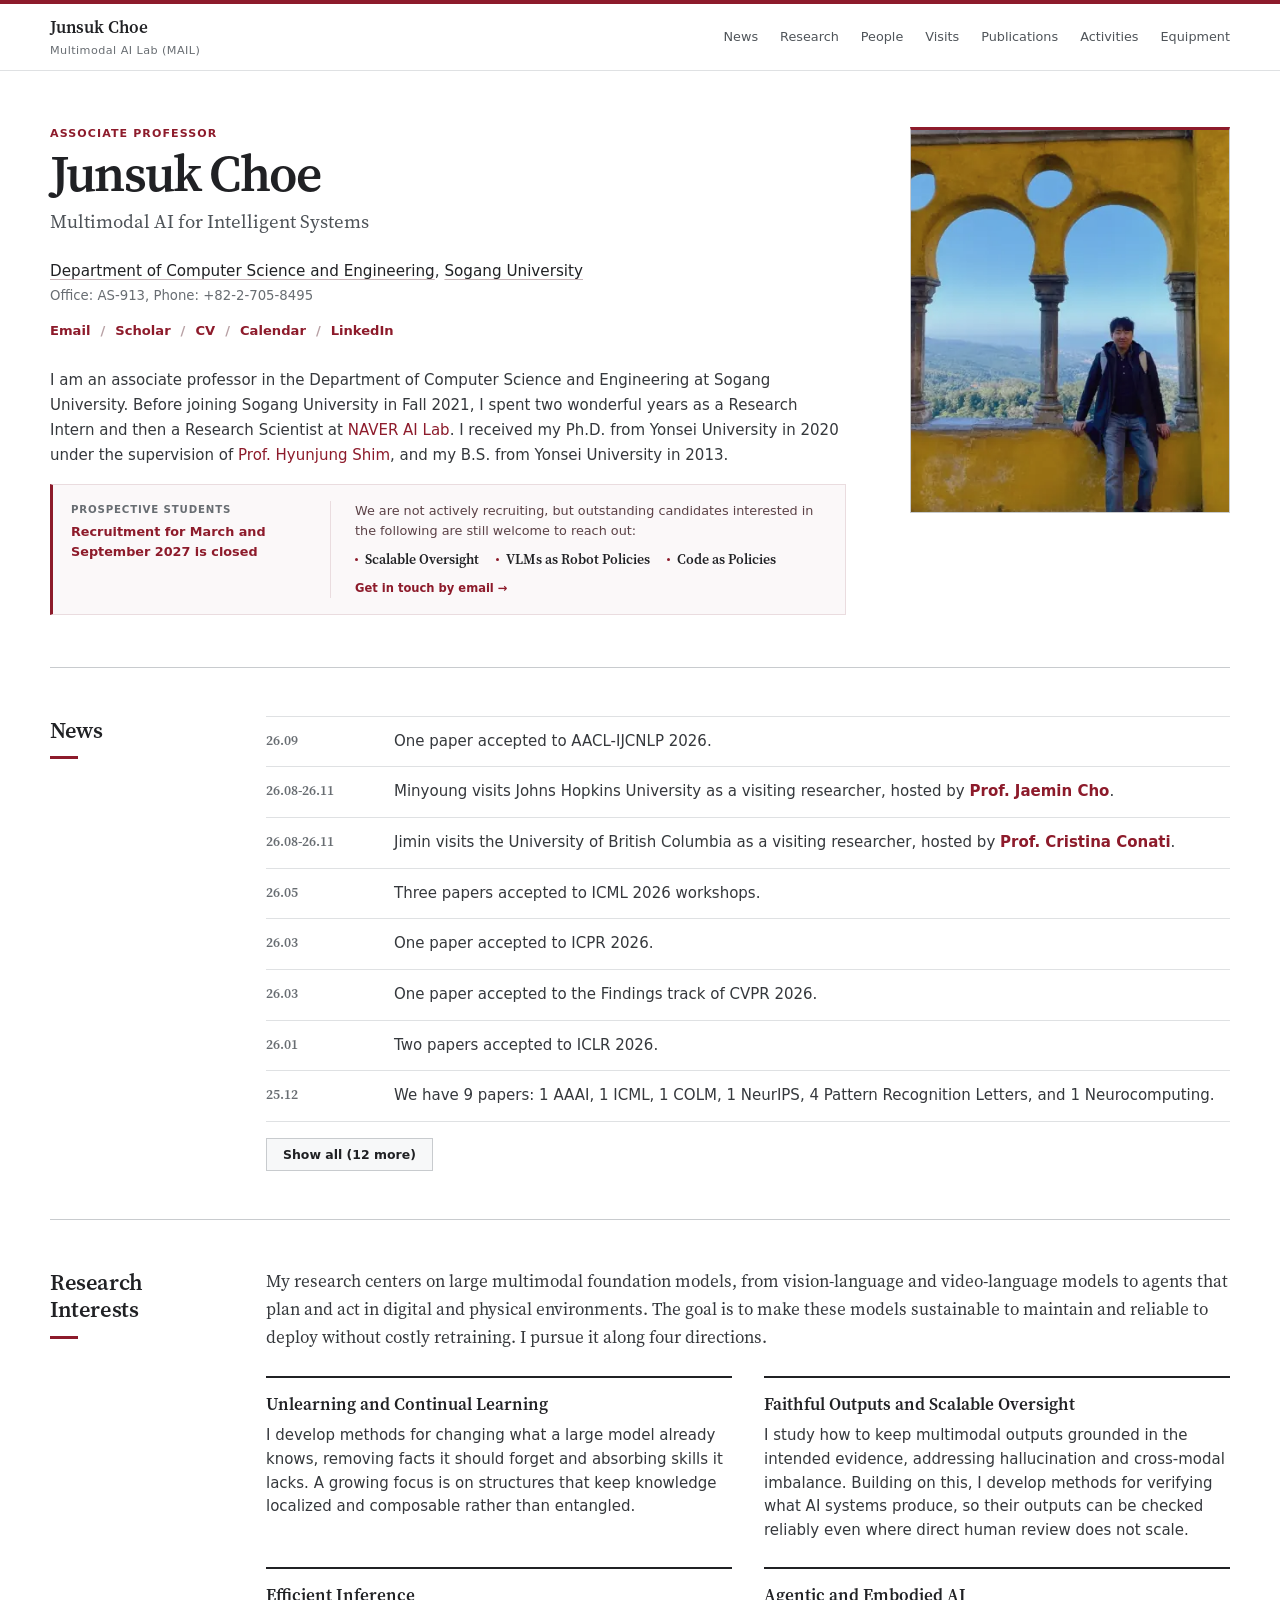
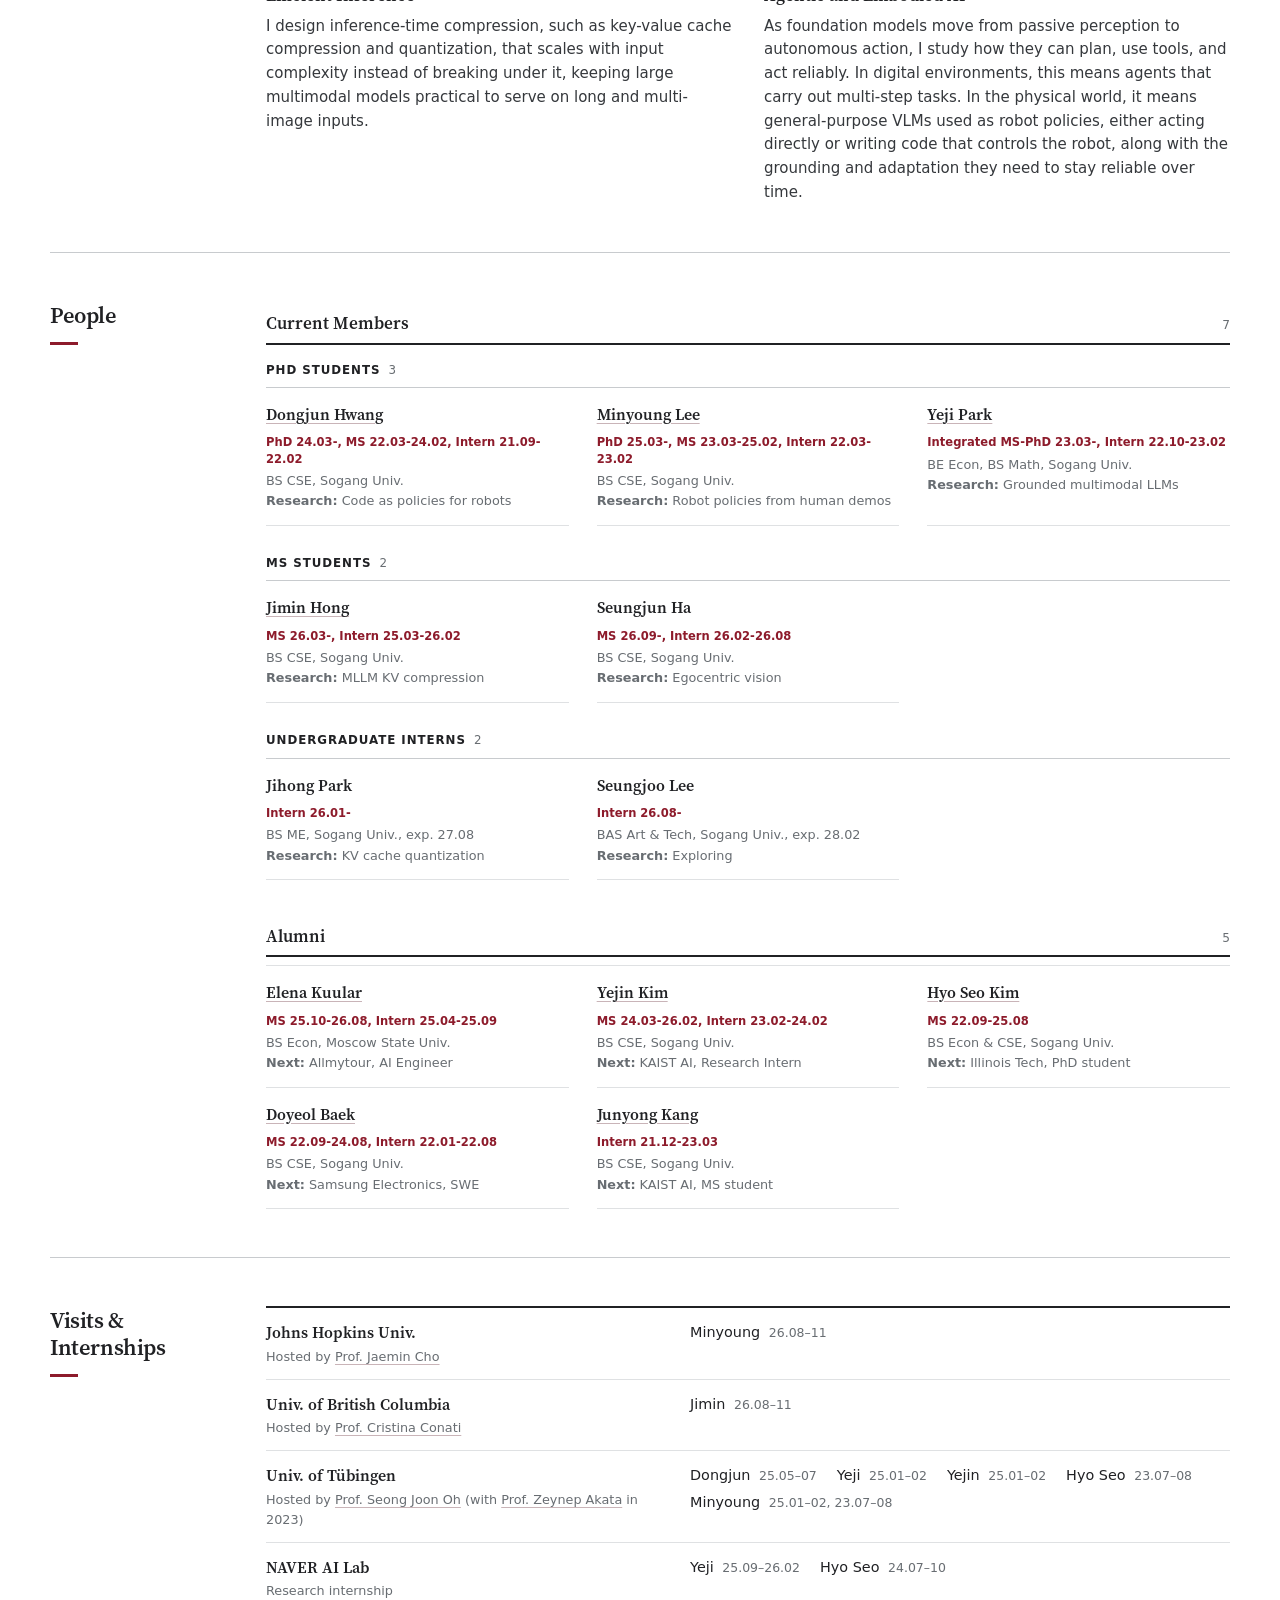
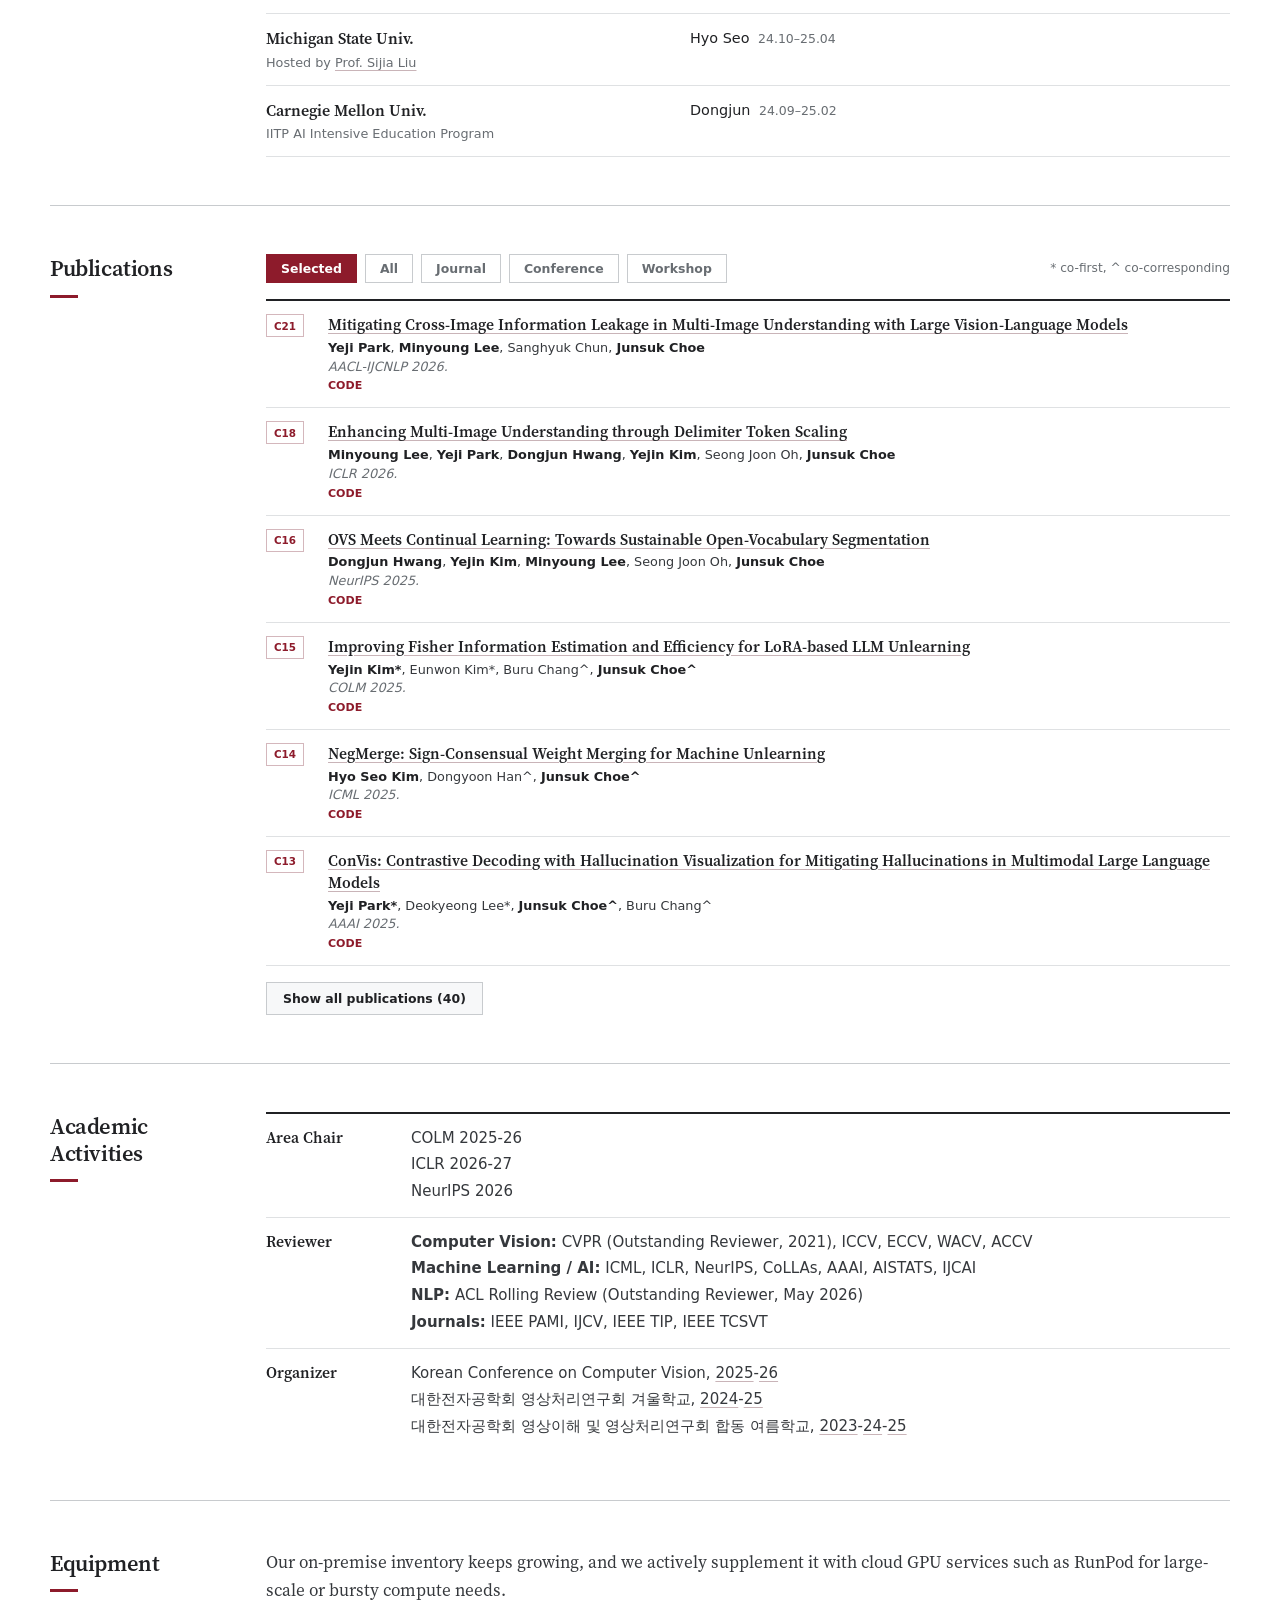
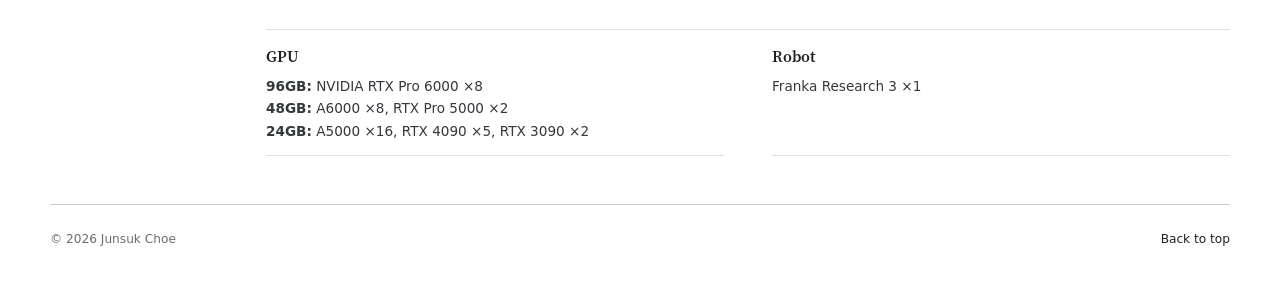
==== commit ac62f42e: "Match the CV research interests to the homepage and close all 2027 intakes Rewrite the CV research i" ====
--- a/index.html
+++ b/index.html
@@ -119,7 +119,7 @@
           <div class="hero-status" aria-label="Recruiting information">
             <div class="recruiting-summary">
               <p class="recruiting-eyebrow">Prospective Students</p>
-              <p><strong>Recruitment for March 2027 is closed</strong></p>
+              <p><strong>Recruitment for March and September 2027 is closed</strong></p>
             </div>
             <div class="recruiting-details">
               <p>We are not actively recruiting, but outstanding candidates interested in the following are still welcome to reach out:</p>
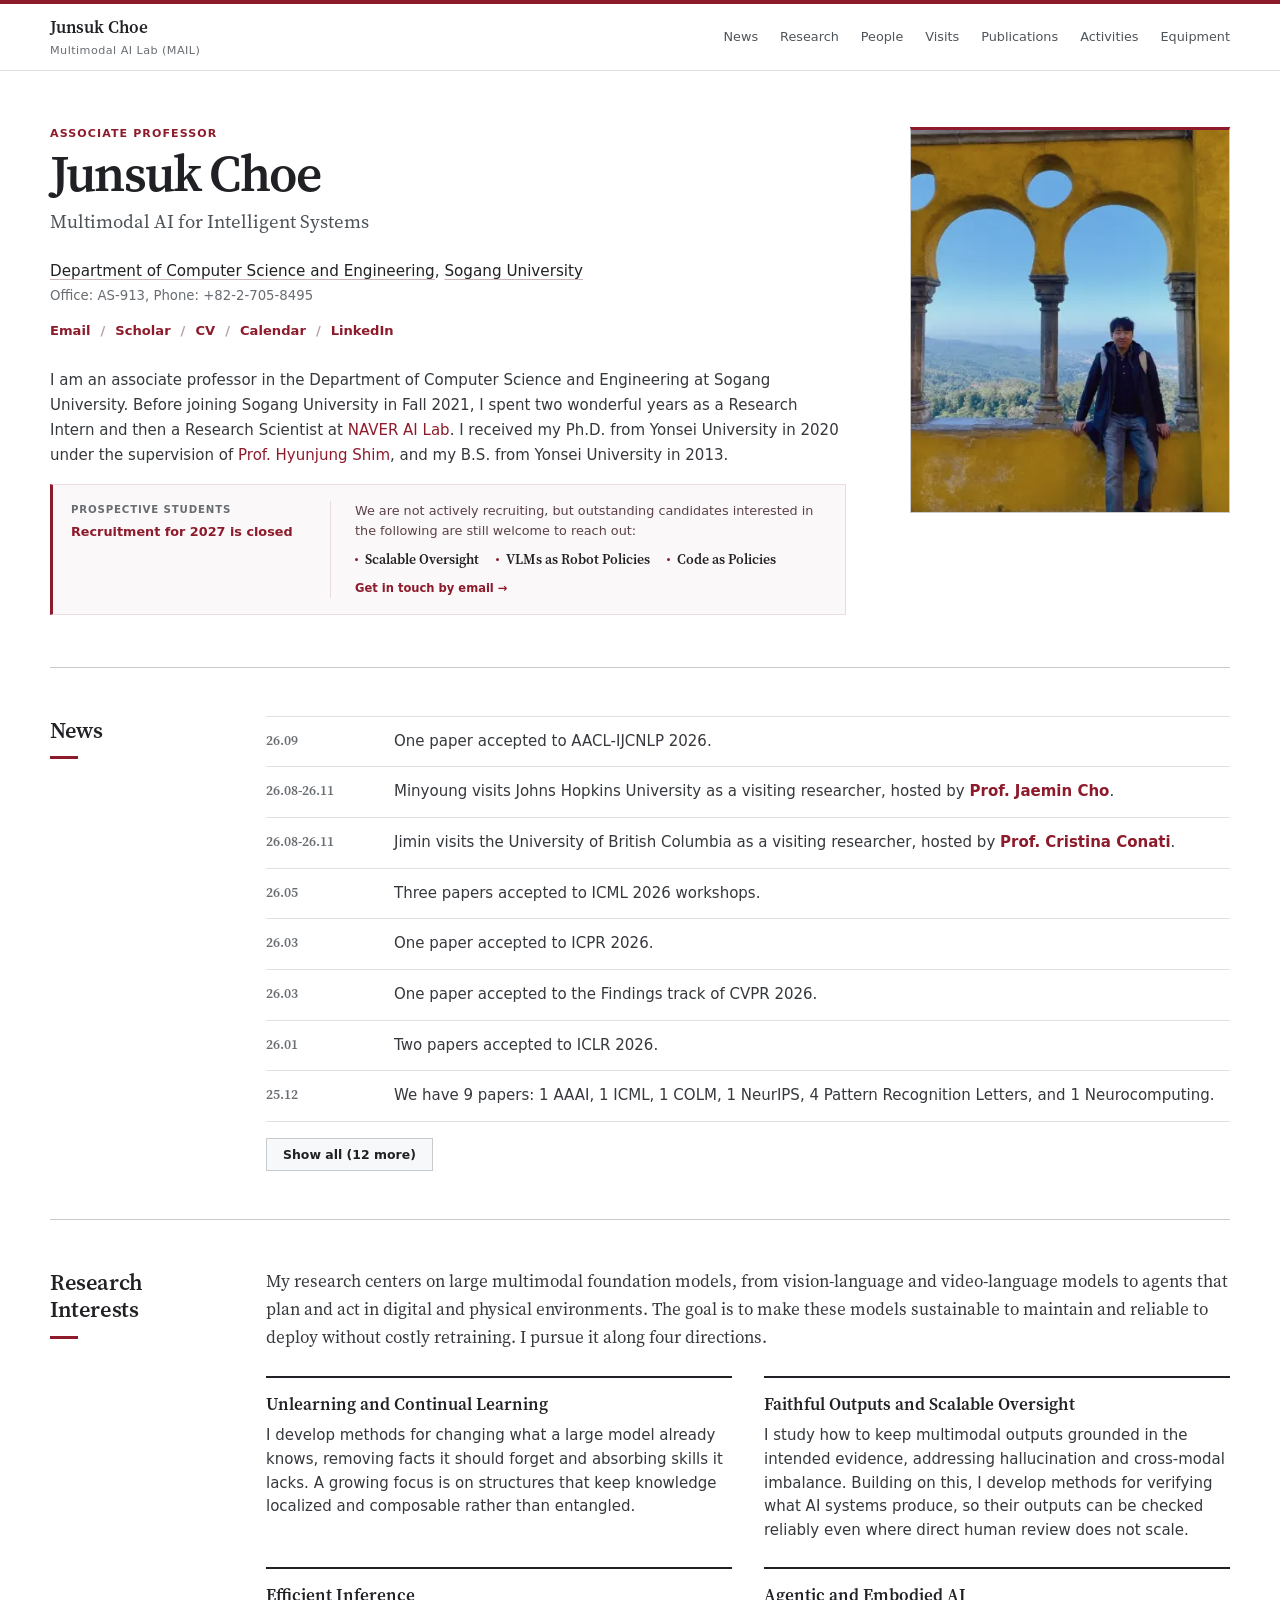
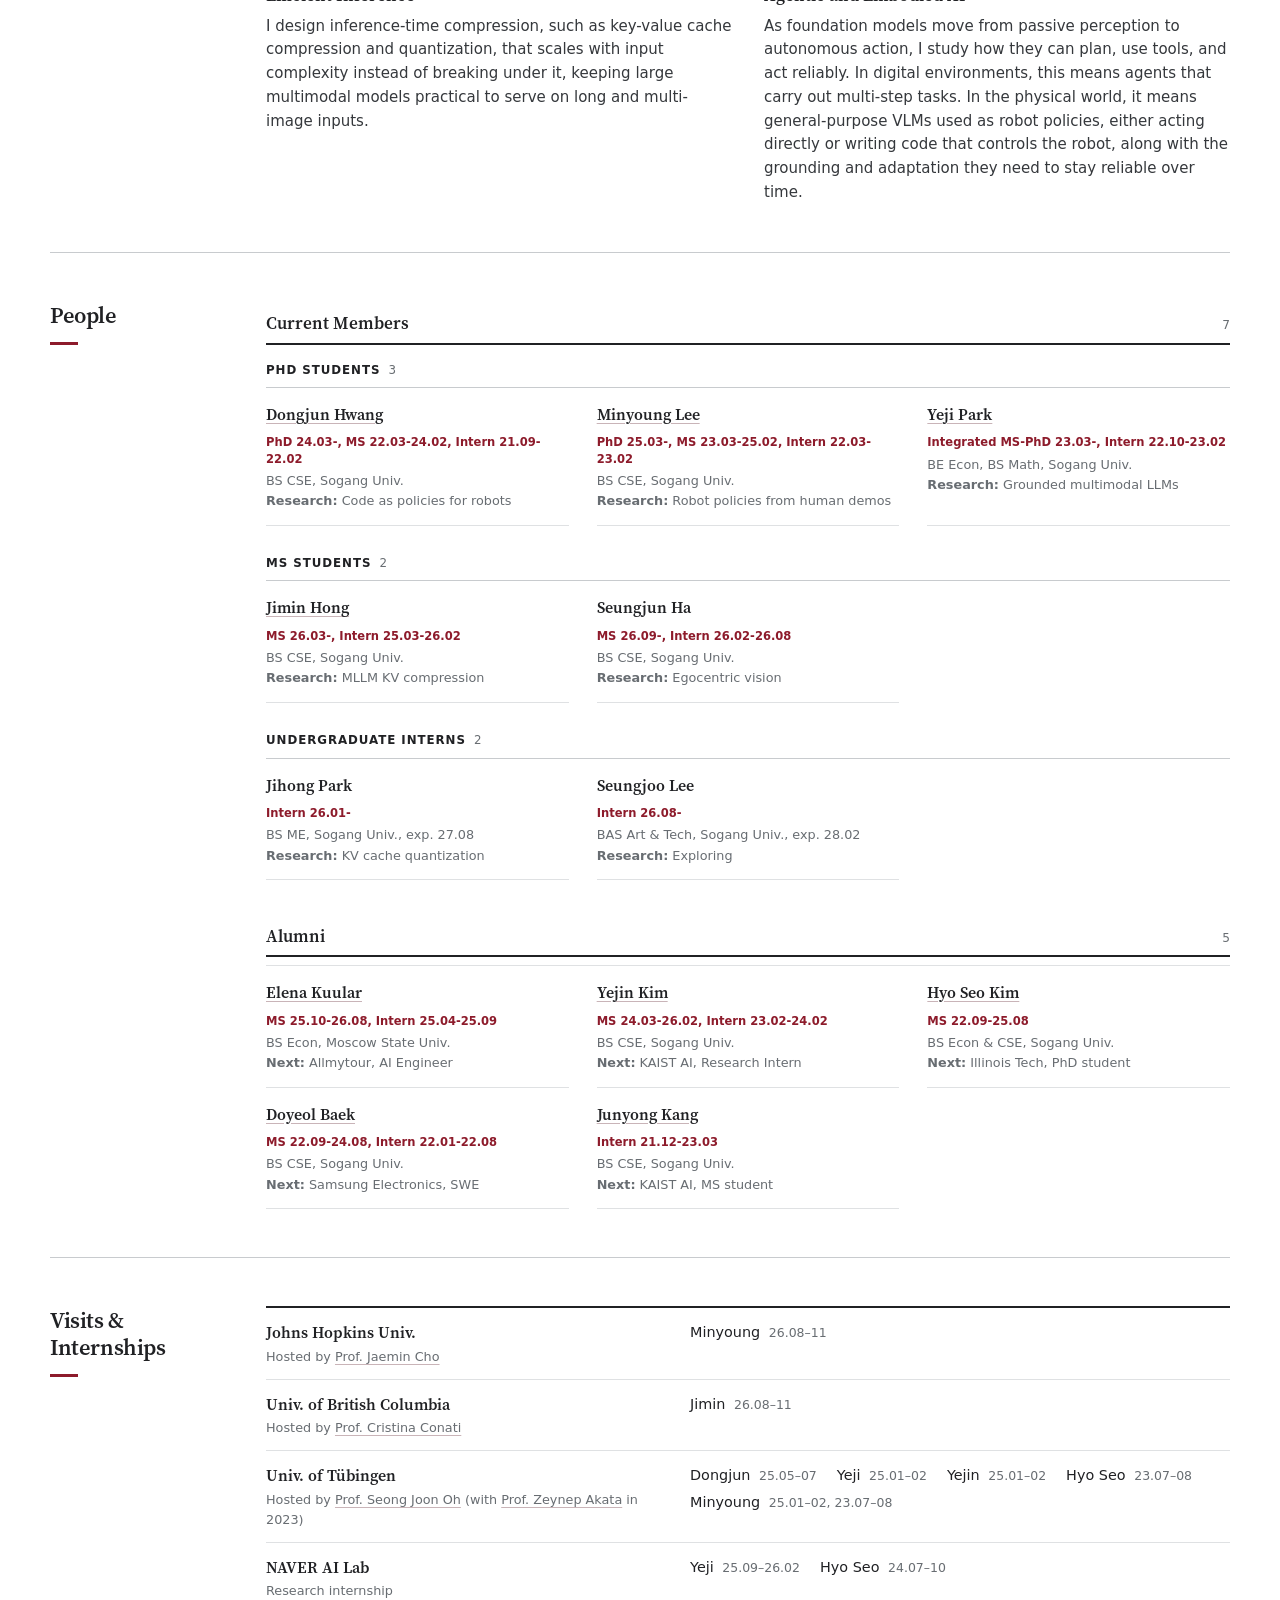
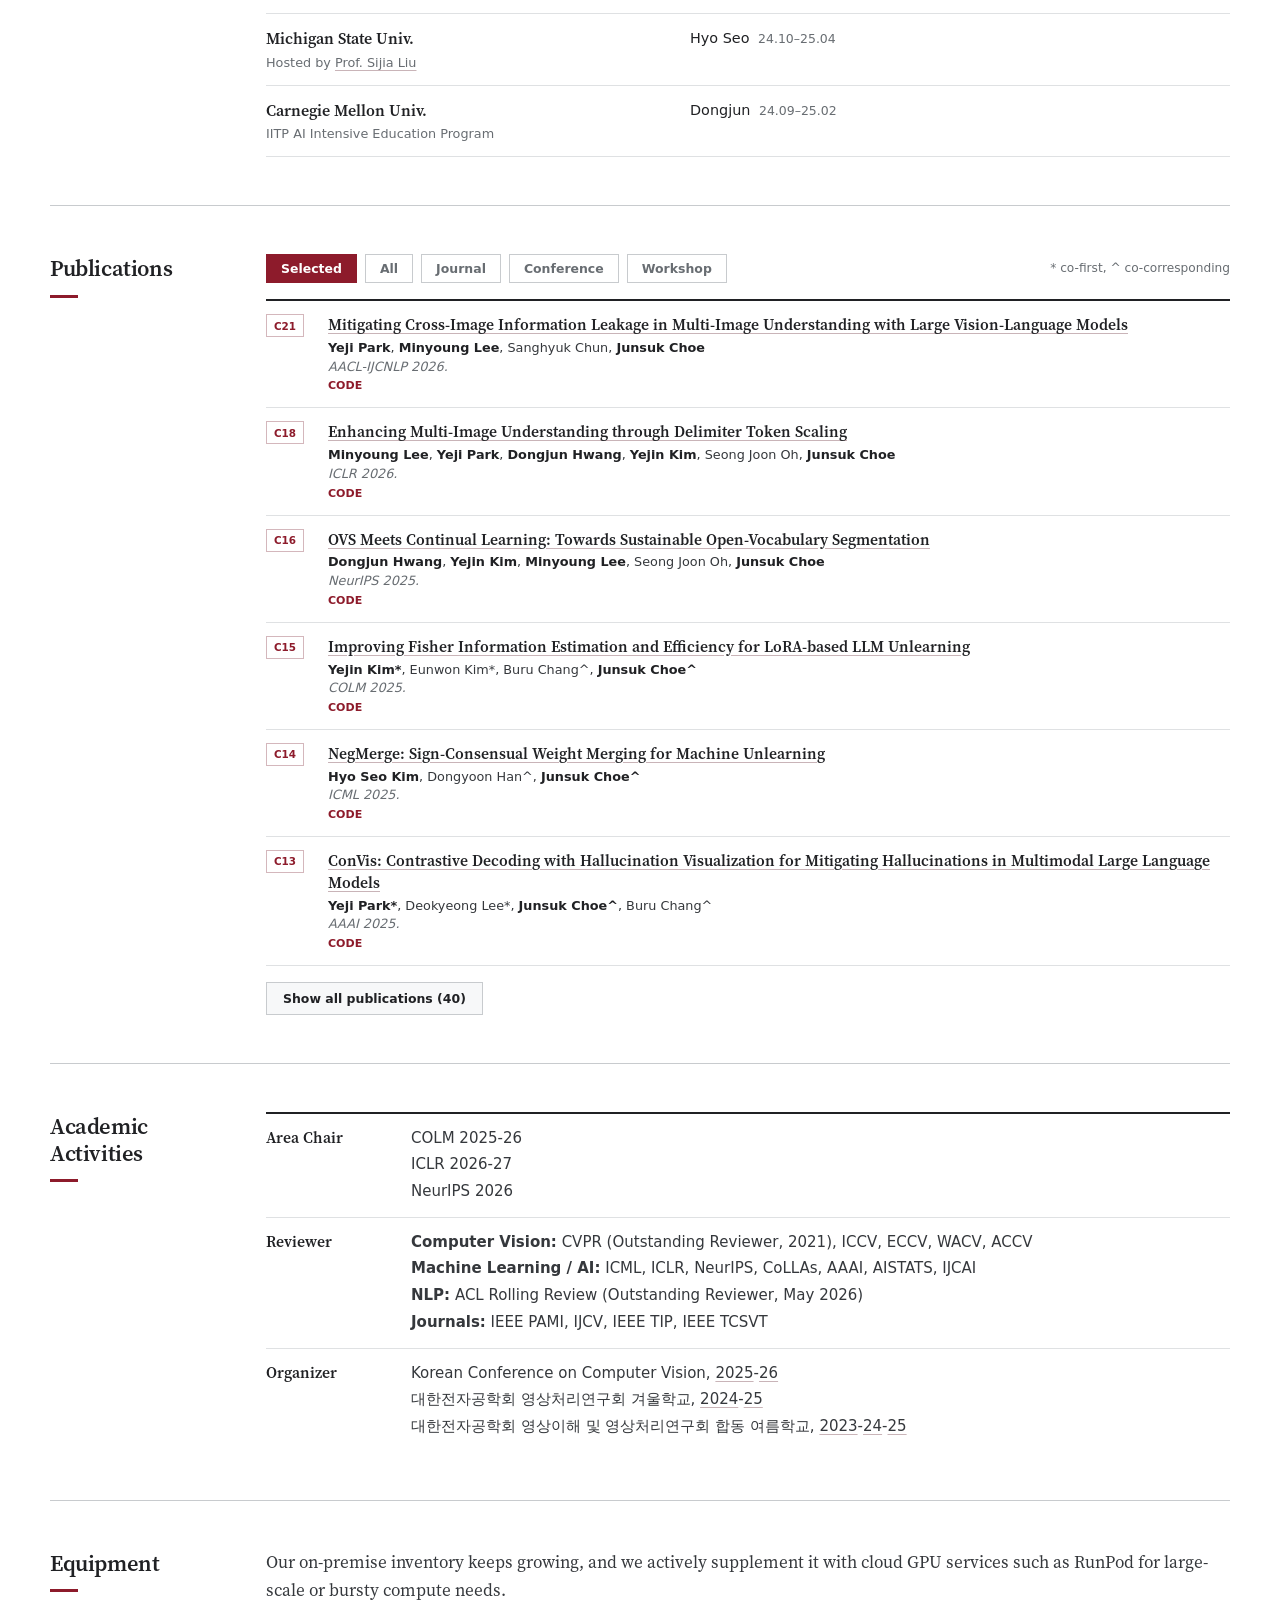
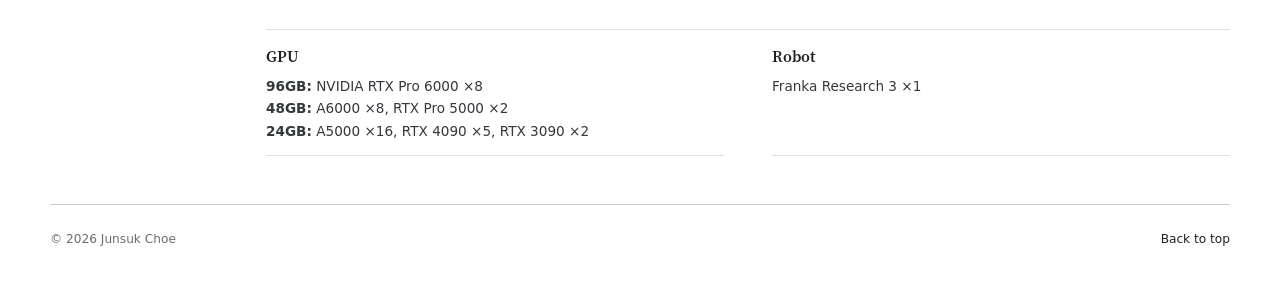
==== commit c70395c0: "Shorten the recruiting notice to "Recruitment for 2027 is closed" Co-Authored-By: Claude Opus 5.5 <n" ====
--- a/index.html
+++ b/index.html
@@ -119,7 +119,7 @@
           <div class="hero-status" aria-label="Recruiting information">
             <div class="recruiting-summary">
               <p class="recruiting-eyebrow">Prospective Students</p>
-              <p><strong>Recruitment for March and September 2027 is closed</strong></p>
+              <p><strong>Recruitment for 2027 is closed</strong></p>
             </div>
             <div class="recruiting-details">
               <p>We are not actively recruiting, but outstanding candidates interested in the following are still welcome to reach out:</p>
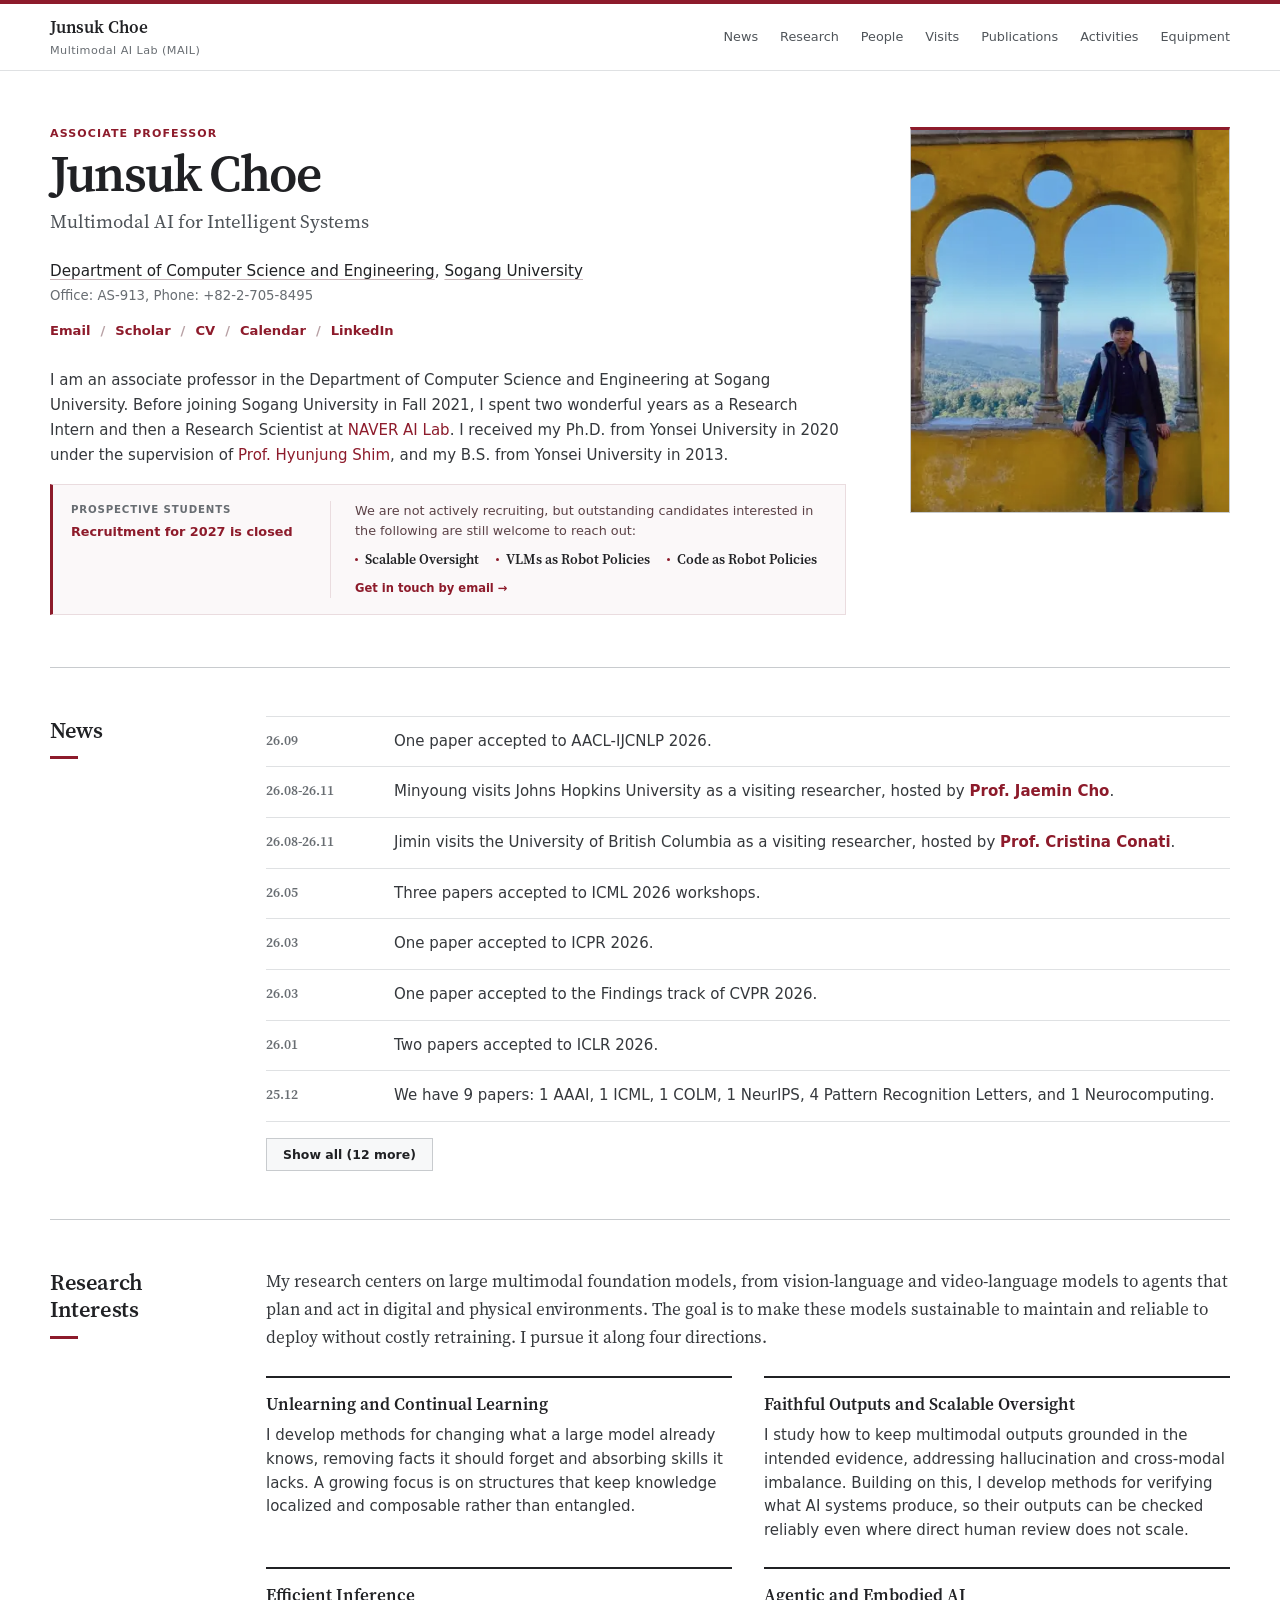
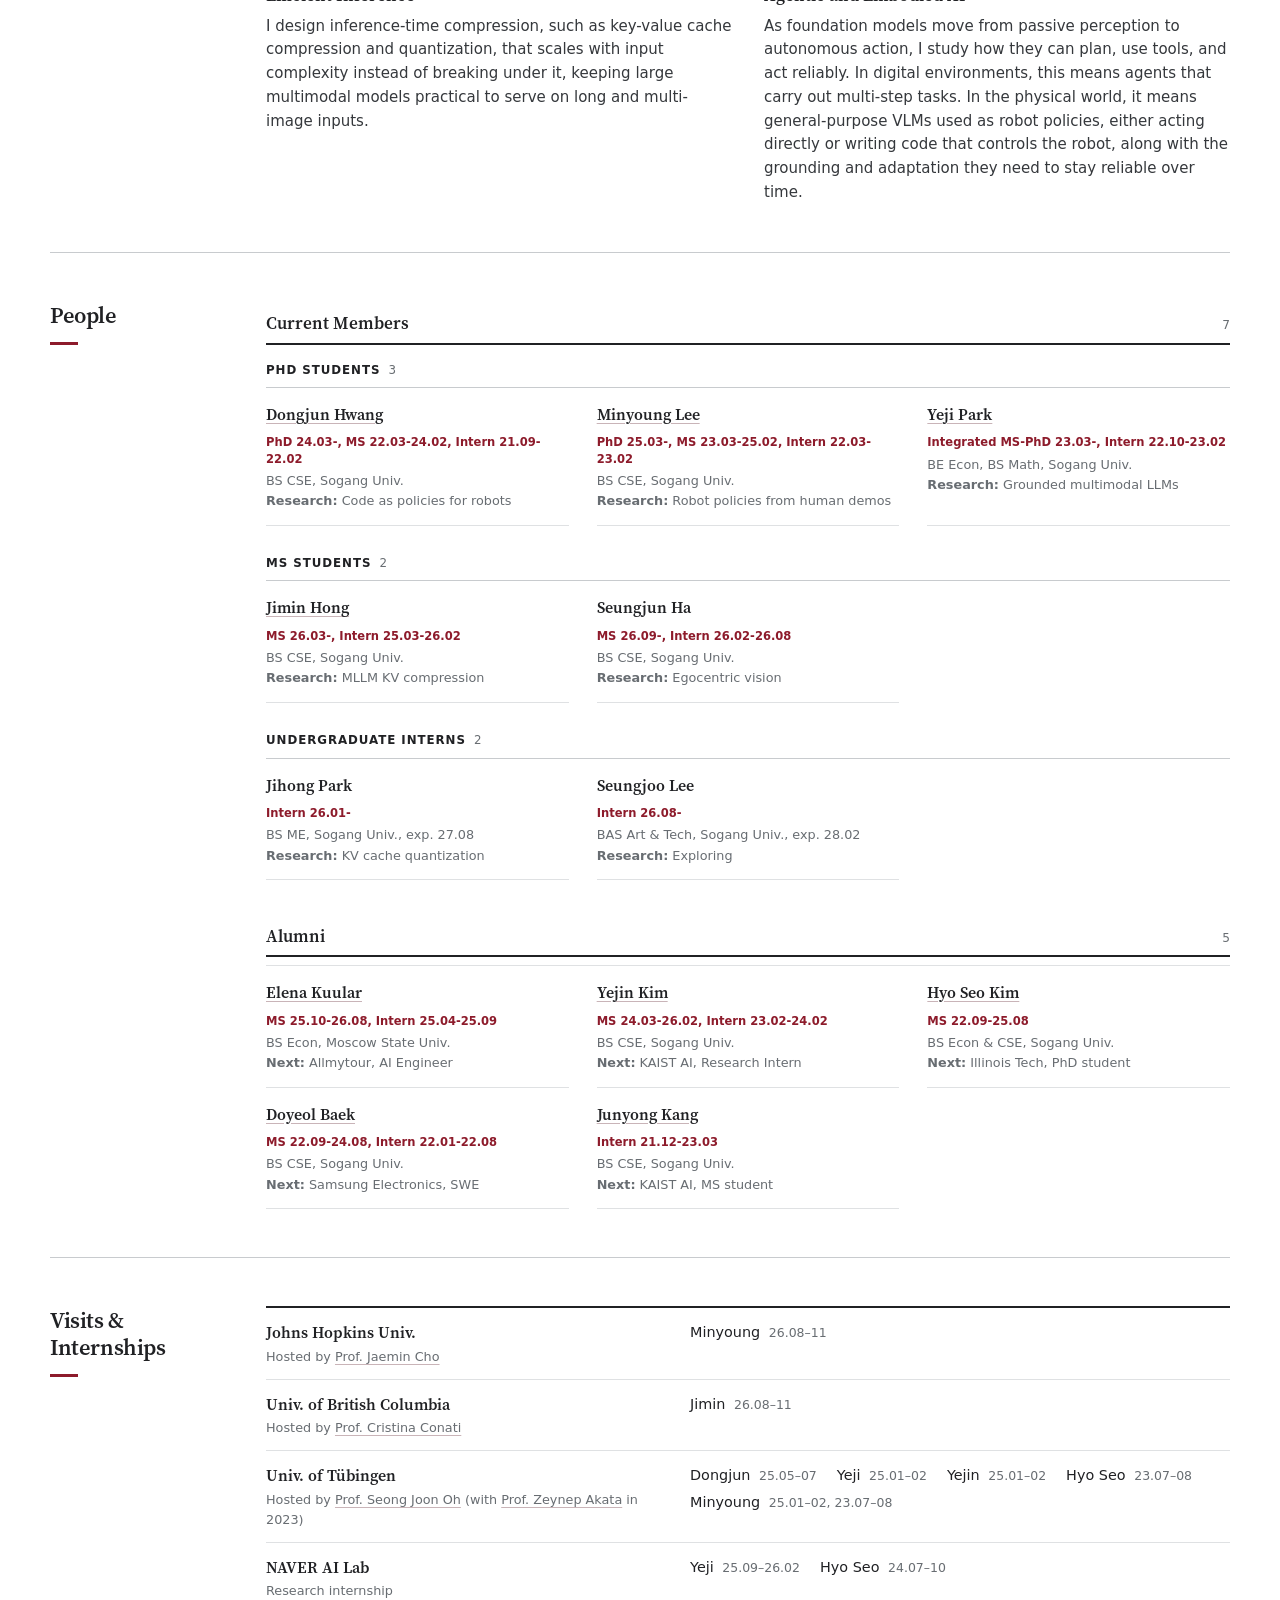
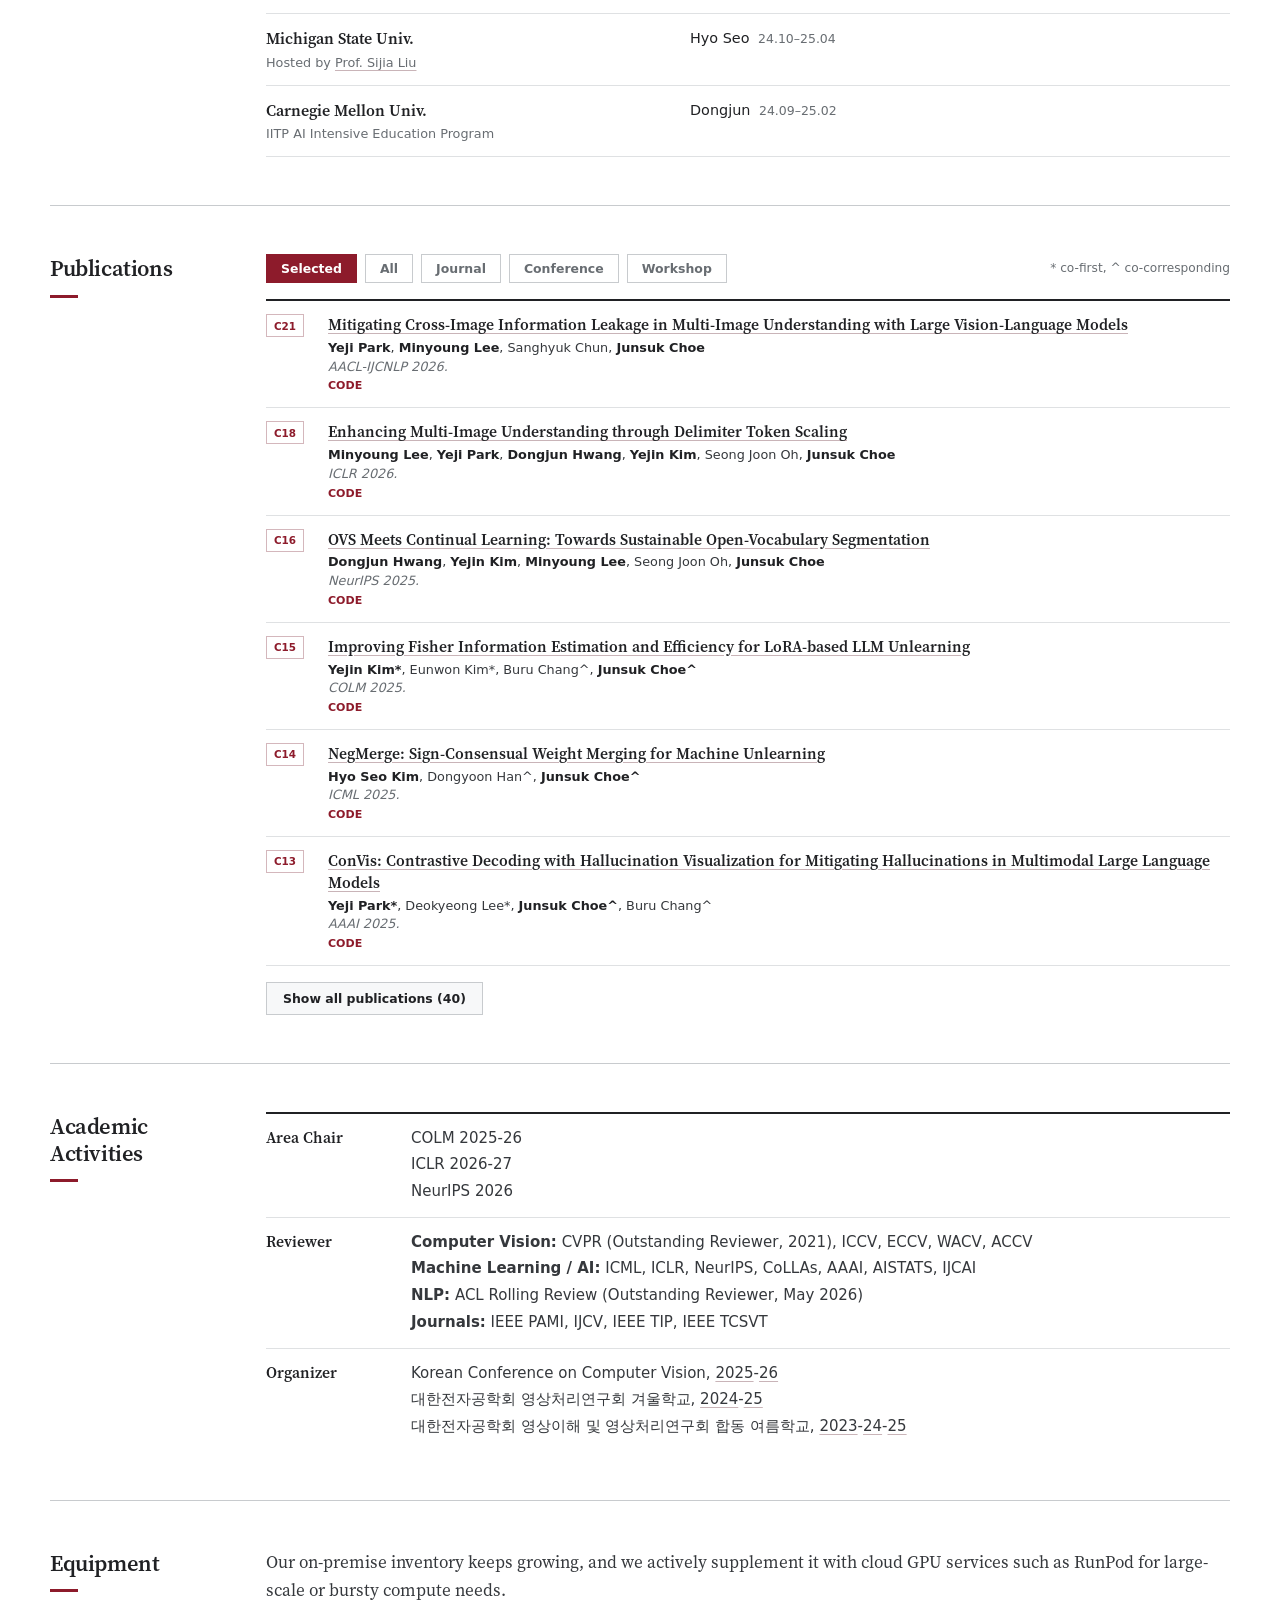
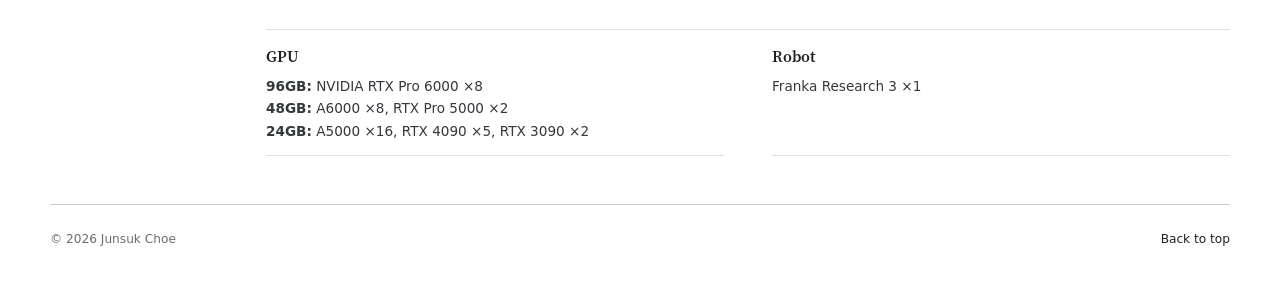
==== commit 3d891e9d: "List the recruiting topic as code as robot policies Co-Authored-By: Claude Opus 5.5 <noreply@anthrop" ====
--- a/index.html
+++ b/index.html
@@ -126,7 +126,7 @@
               <ul class="recruiting-topics">
                 <li>Scalable Oversight</li>
                 <li>VLMs as Robot Policies</li>
-                <li>Code as Policies</li>
+                <li>Code as Robot Policies</li>
               </ul>
               <a href="mailto:jschoe.cs@gmail.com">Get in touch by email <span aria-hidden="true">→</span></a>
             </div>
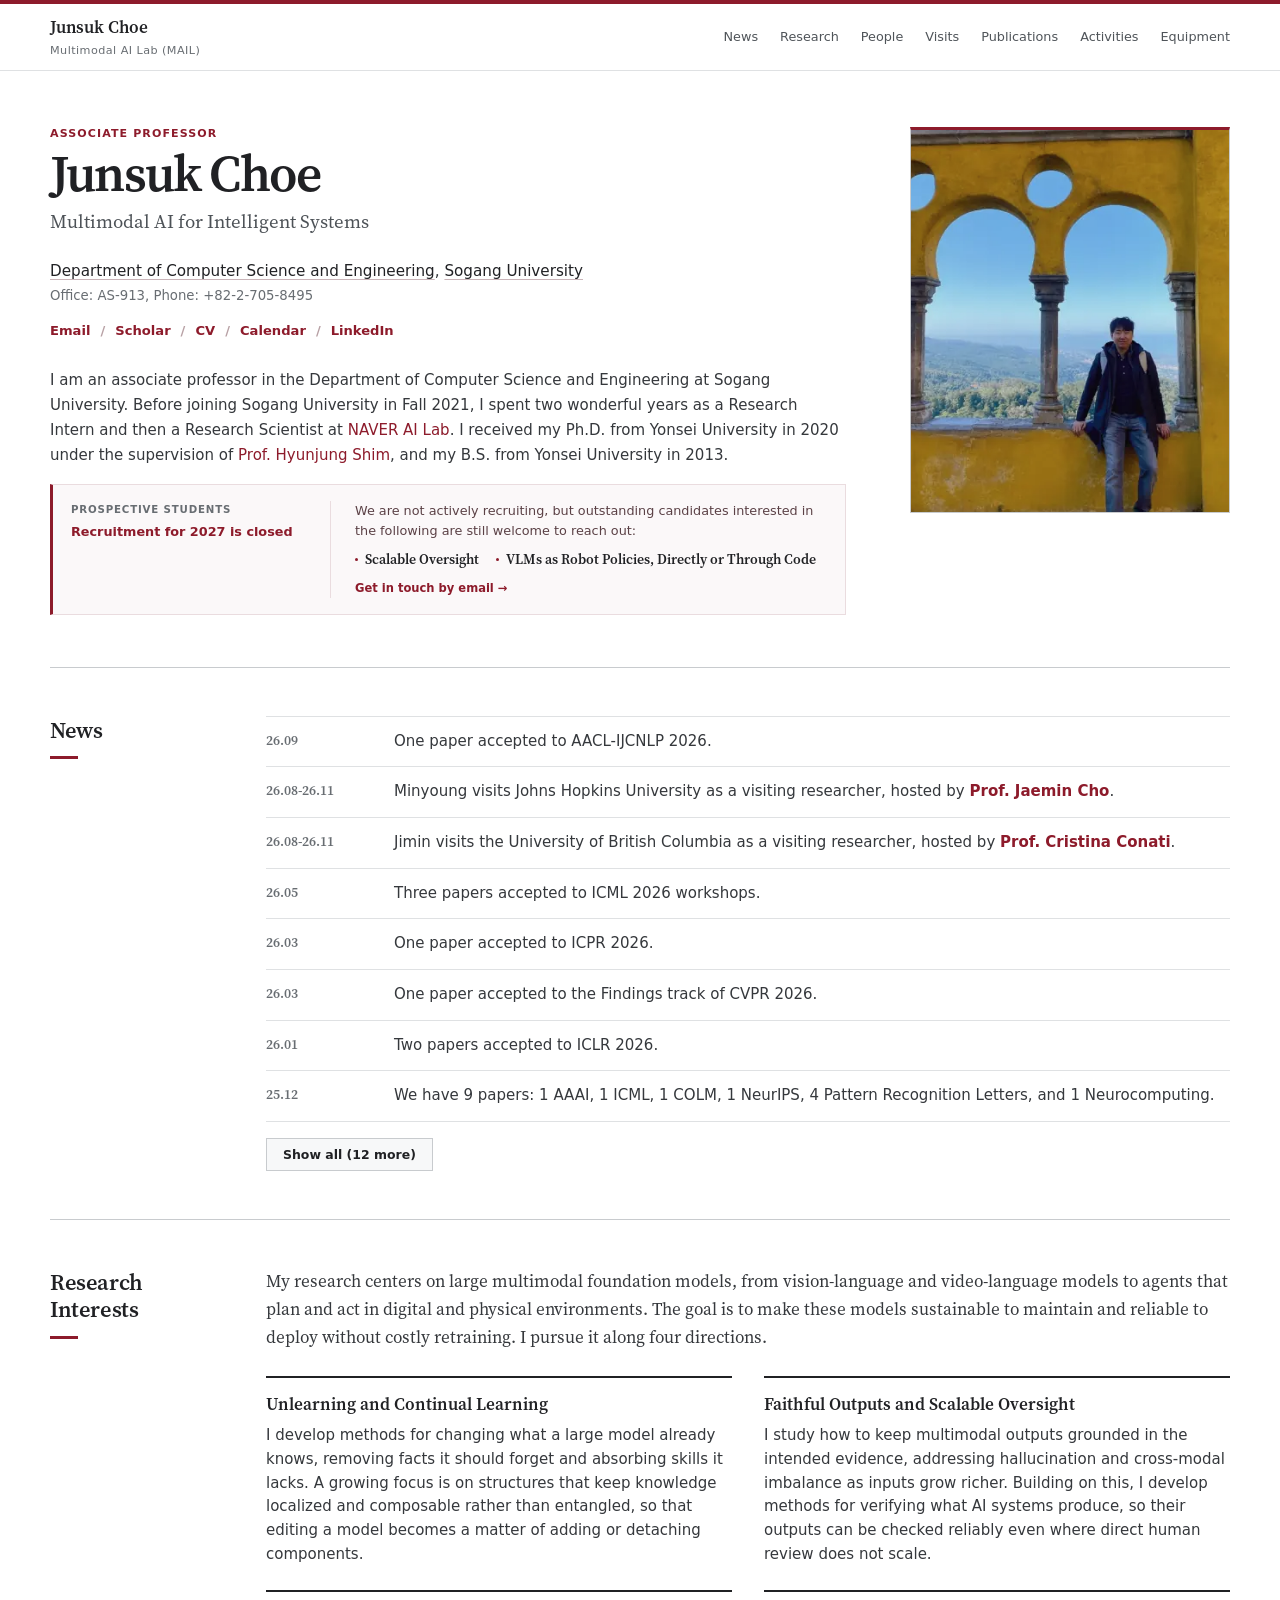
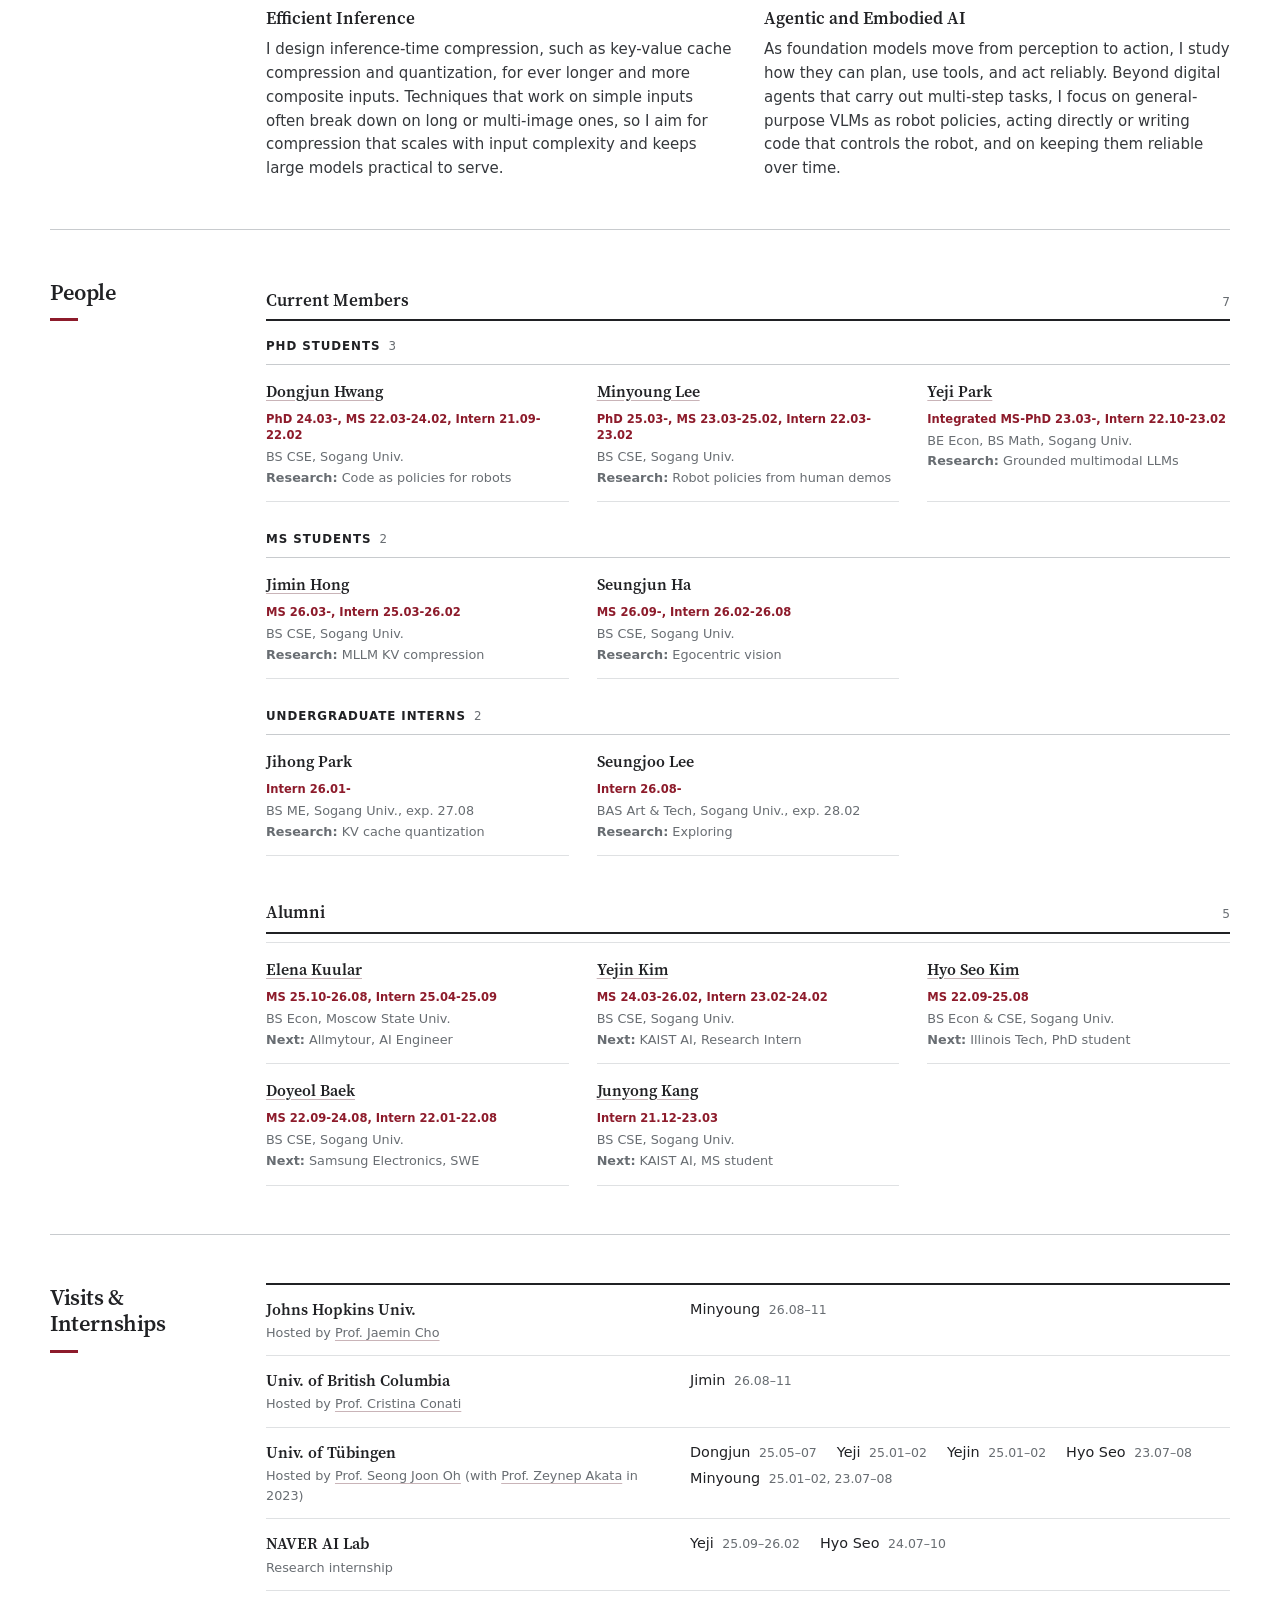
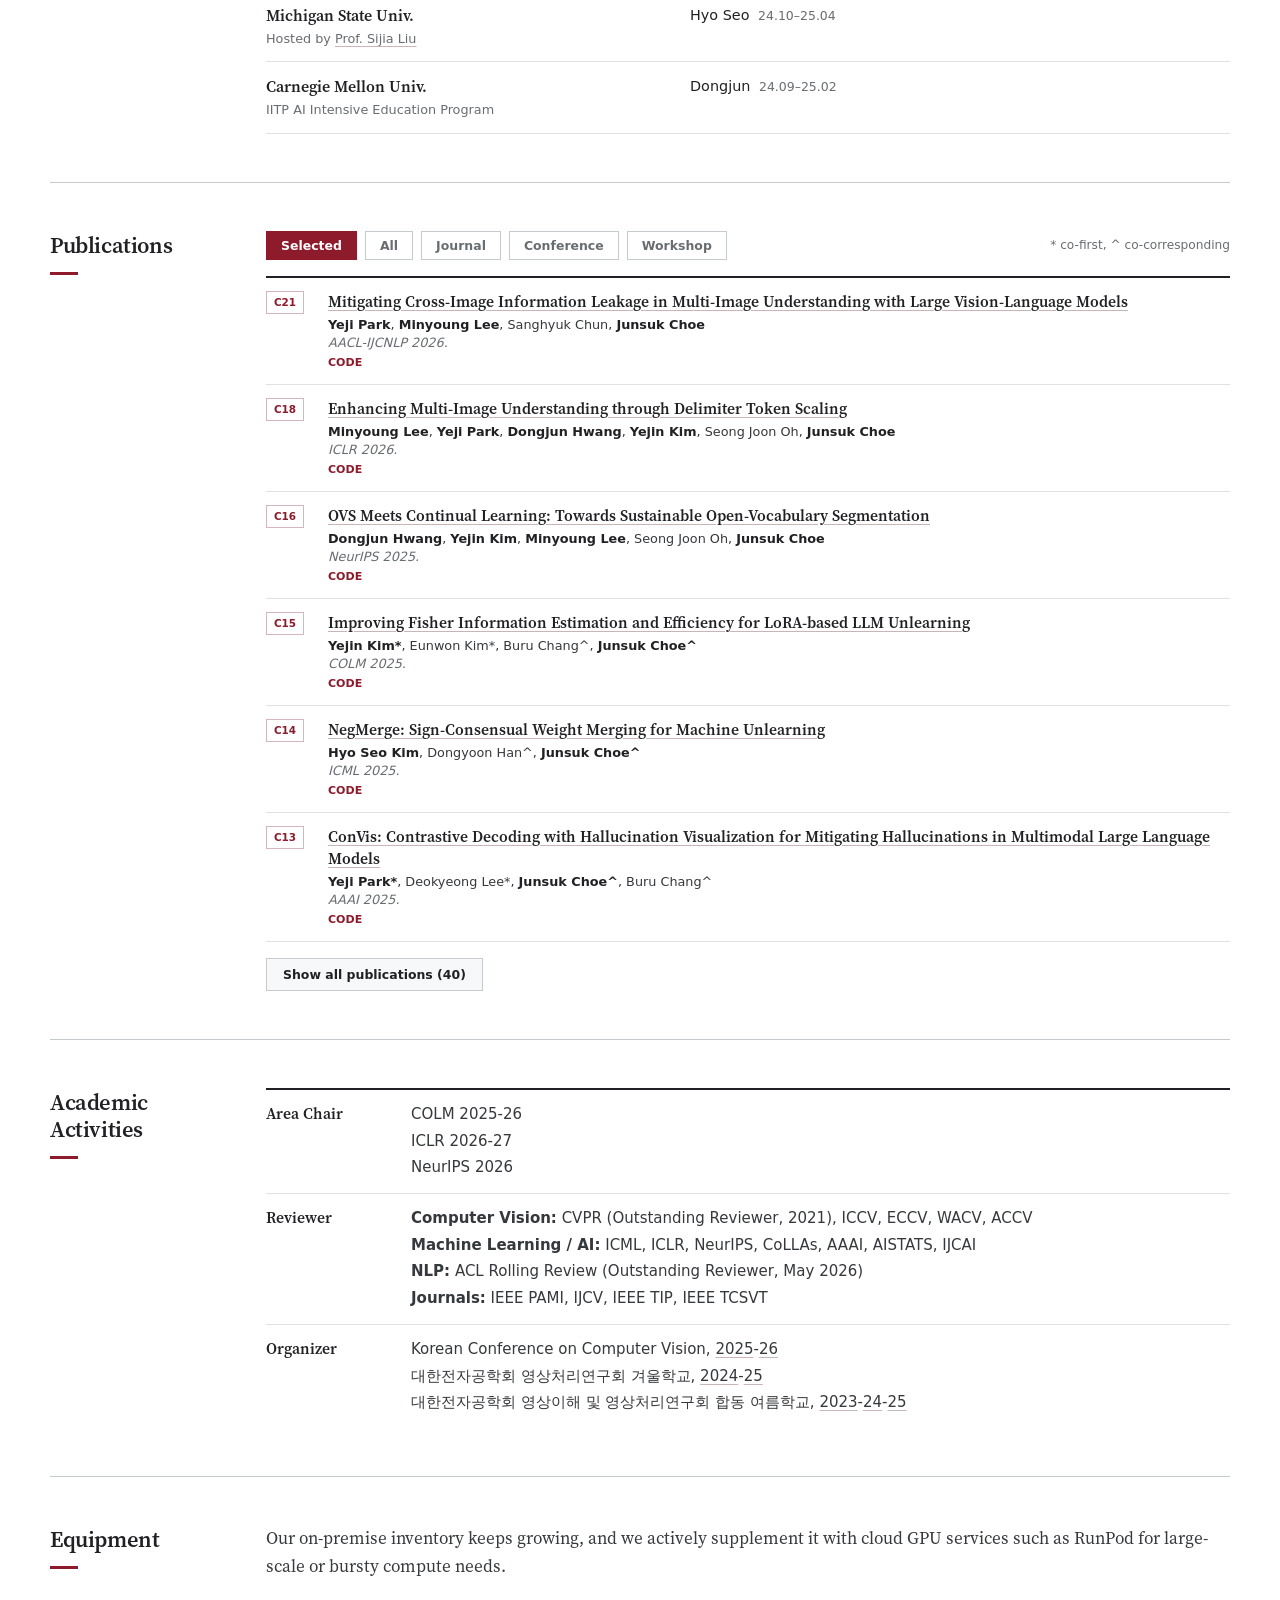
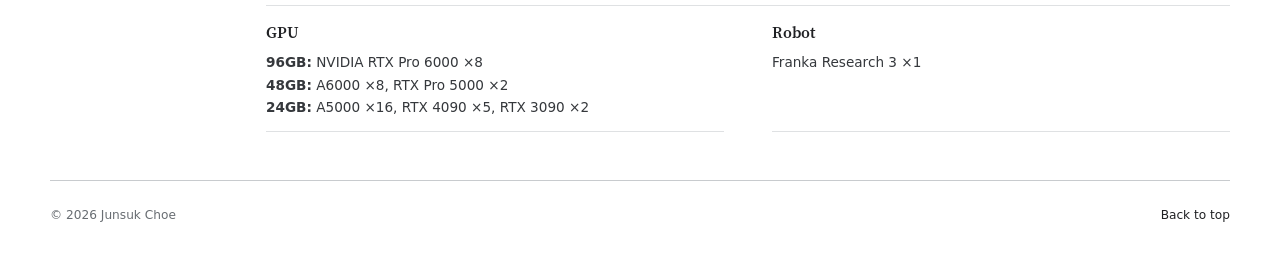
==== commit 6ad35980: "Merge the robot policy recruiting topics and even out the research directions Recruit for VLMs as ro" ====
--- a/index.html
+++ b/index.html
@@ -125,8 +125,7 @@
               <p>We are not actively recruiting, but outstanding candidates interested in the following are still welcome to reach out:</p>
               <ul class="recruiting-topics">
                 <li>Scalable Oversight</li>
-                <li>VLMs as Robot Policies</li>
-                <li>Code as Robot Policies</li>
+                <li>VLMs as Robot Policies, Directly or Through Code</li>
               </ul>
               <a href="mailto:jschoe.cs@gmail.com">Get in touch by email <span aria-hidden="true">→</span></a>
             </div>
@@ -180,35 +179,37 @@
             <article>
               <h3>Unlearning and Continual Learning</h3>
               <p>
-                I develop methods for changing what a large model already knows, removing facts it should forget
-                and absorbing skills it lacks. A growing focus is on structures that keep knowledge localized and
-                composable rather than entangled.
+                I develop methods for changing what a large model already knows, removing facts it
+                should forget and absorbing skills it lacks. A growing focus is on structures that
+                keep knowledge localized and composable rather than entangled, so that editing a
+                model becomes a matter of adding or detaching components.
               </p>
             </article>
             <article>
               <h3>Faithful Outputs and Scalable Oversight</h3>
               <p>
-                I study how to keep multimodal outputs grounded in the intended evidence, addressing hallucination
-                and cross-modal imbalance. Building on this, I develop methods for verifying what AI systems
-                produce, so their outputs can be checked reliably even where direct human review does not scale.
+                I study how to keep multimodal outputs grounded in the intended evidence, addressing
+                hallucination and cross-modal imbalance as inputs grow richer. Building on this, I develop methods for
+                verifying what AI systems produce, so their outputs can be checked reliably even
+                where direct human review does not scale.
               </p>
             </article>
             <article>
               <h3>Efficient Inference</h3>
               <p>
-                I design inference-time compression, such as key-value cache compression and quantization, that
-                scales with input complexity instead of breaking under it, keeping large multimodal models practical
-                to serve on long and multi-image inputs.
+                I design inference-time compression, such as key-value cache compression and
+                quantization, for ever longer and more composite inputs. Techniques that work on
+                simple inputs often break down on long or multi-image ones, so I aim for compression
+                that scales with input complexity and keeps large models practical to serve.
               </p>
             </article>
             <article>
               <h3>Agentic and Embodied AI</h3>
               <p>
-                As foundation models move from passive perception to autonomous action, I study how they can plan,
-                use tools, and act reliably. In digital environments, this means agents that carry out multi-step
-                tasks. In the physical world, it means general-purpose VLMs used as robot policies, either acting
-                directly or writing code that controls the robot, along with the grounding and adaptation they need
-                to stay reliable over time.
+                As foundation models move from perception to action, I study how they can plan, use
+                tools, and act reliably. Beyond digital agents that carry out multi-step tasks, I
+                focus on general-purpose VLMs as robot policies, acting directly or writing code
+                that controls the robot, and on keeping them reliable over time.
               </p>
             </article>
           </div>
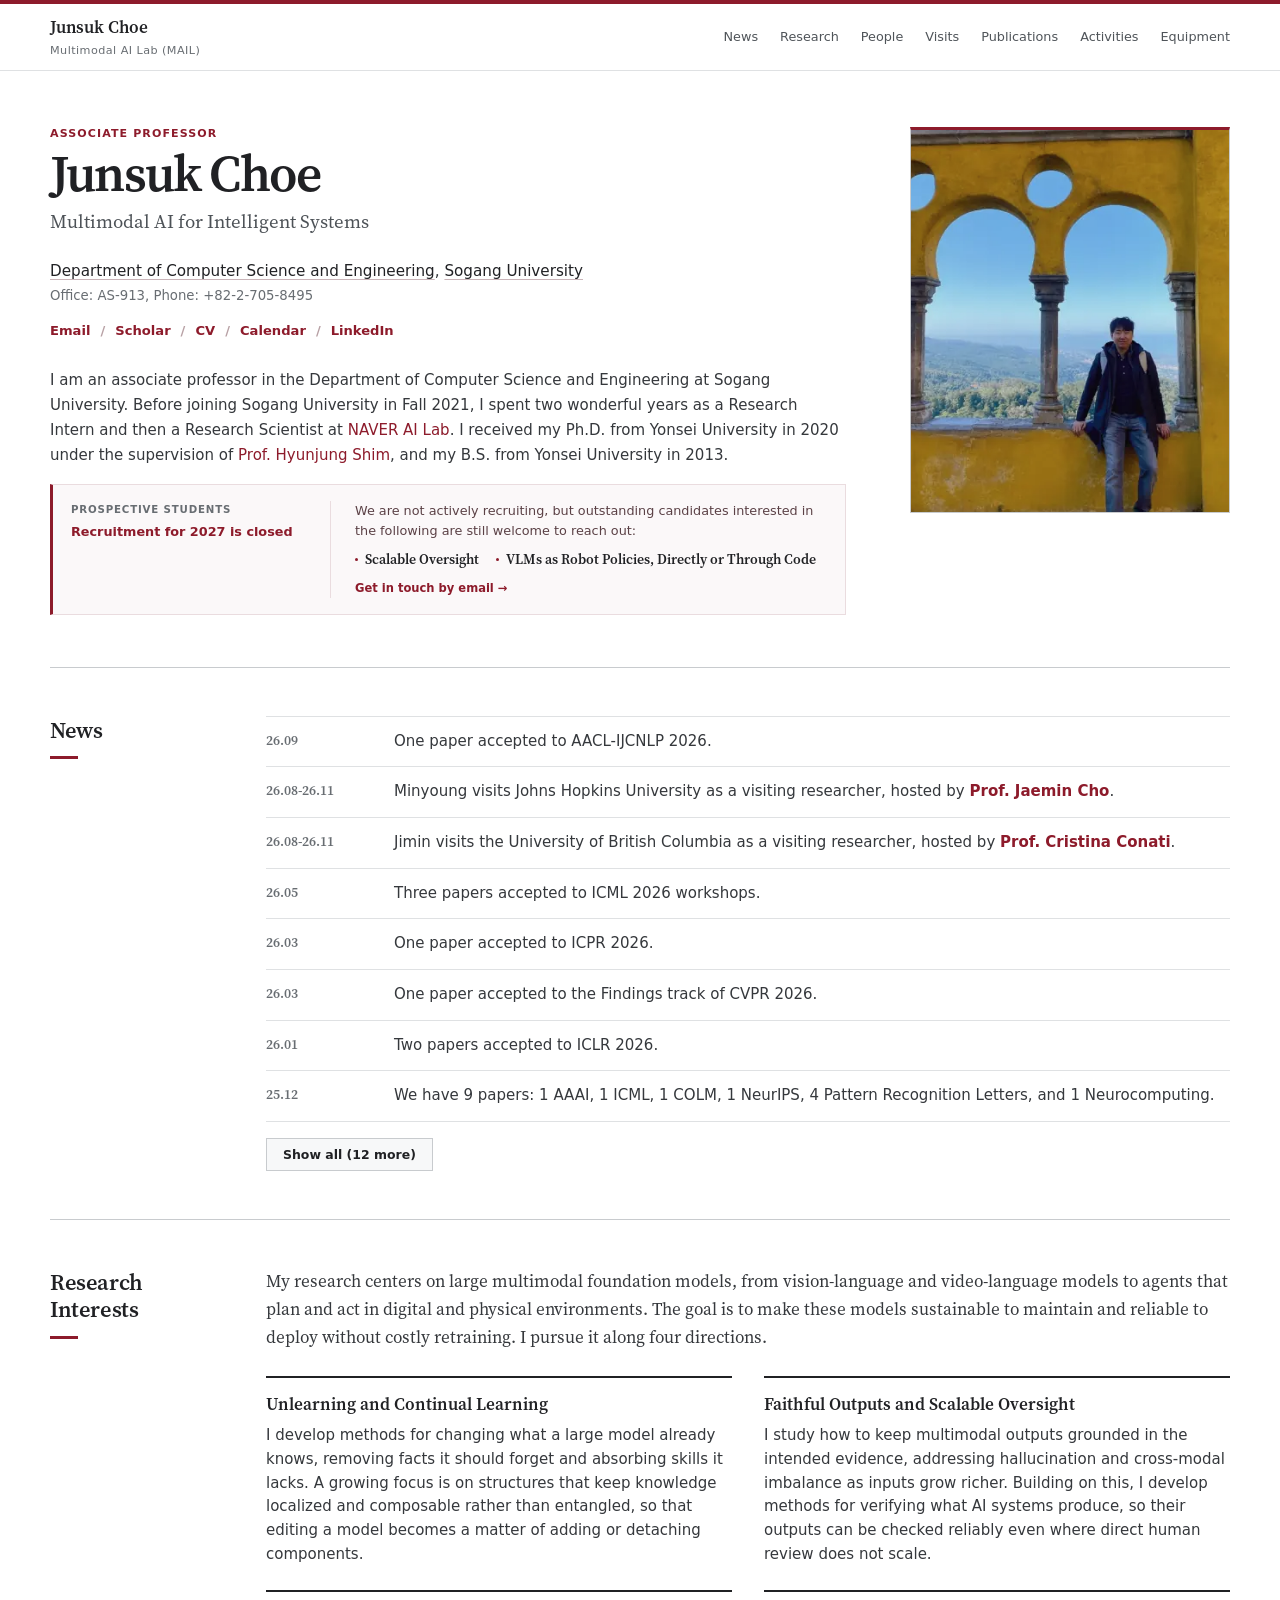
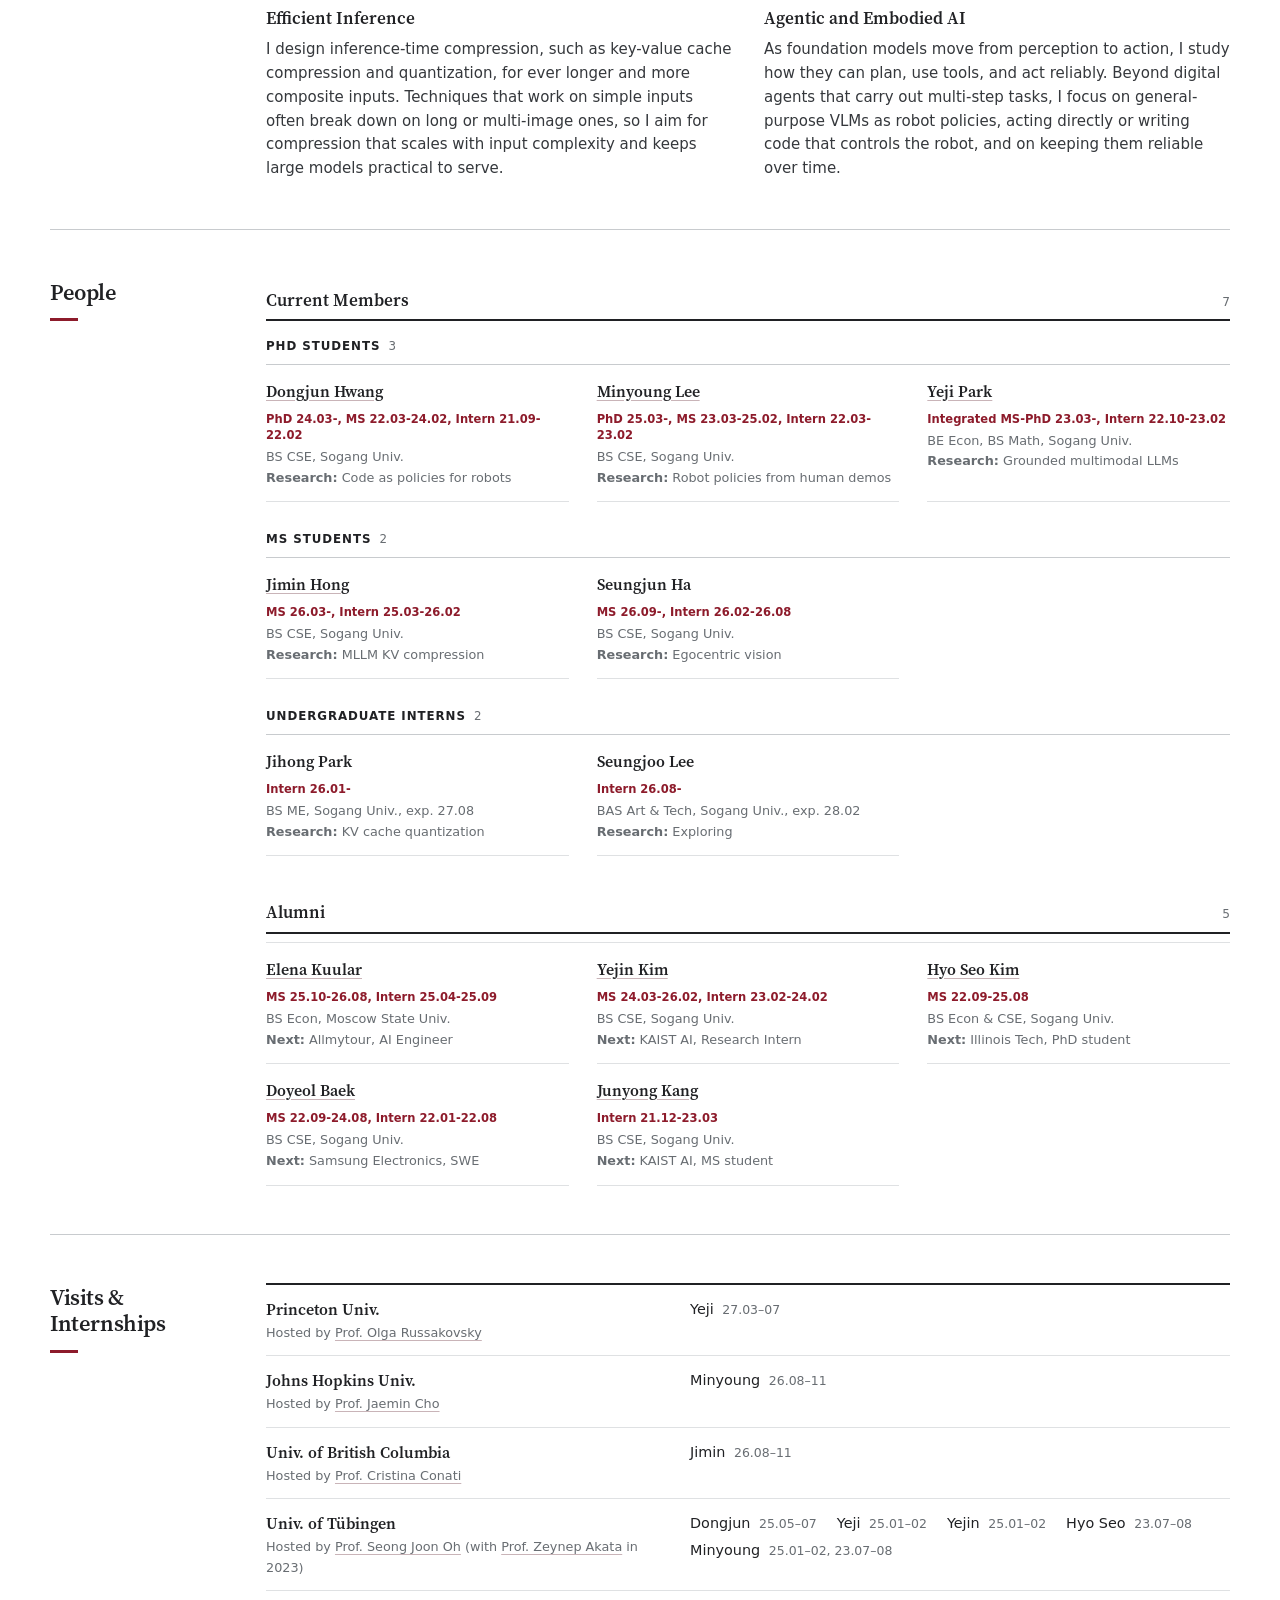
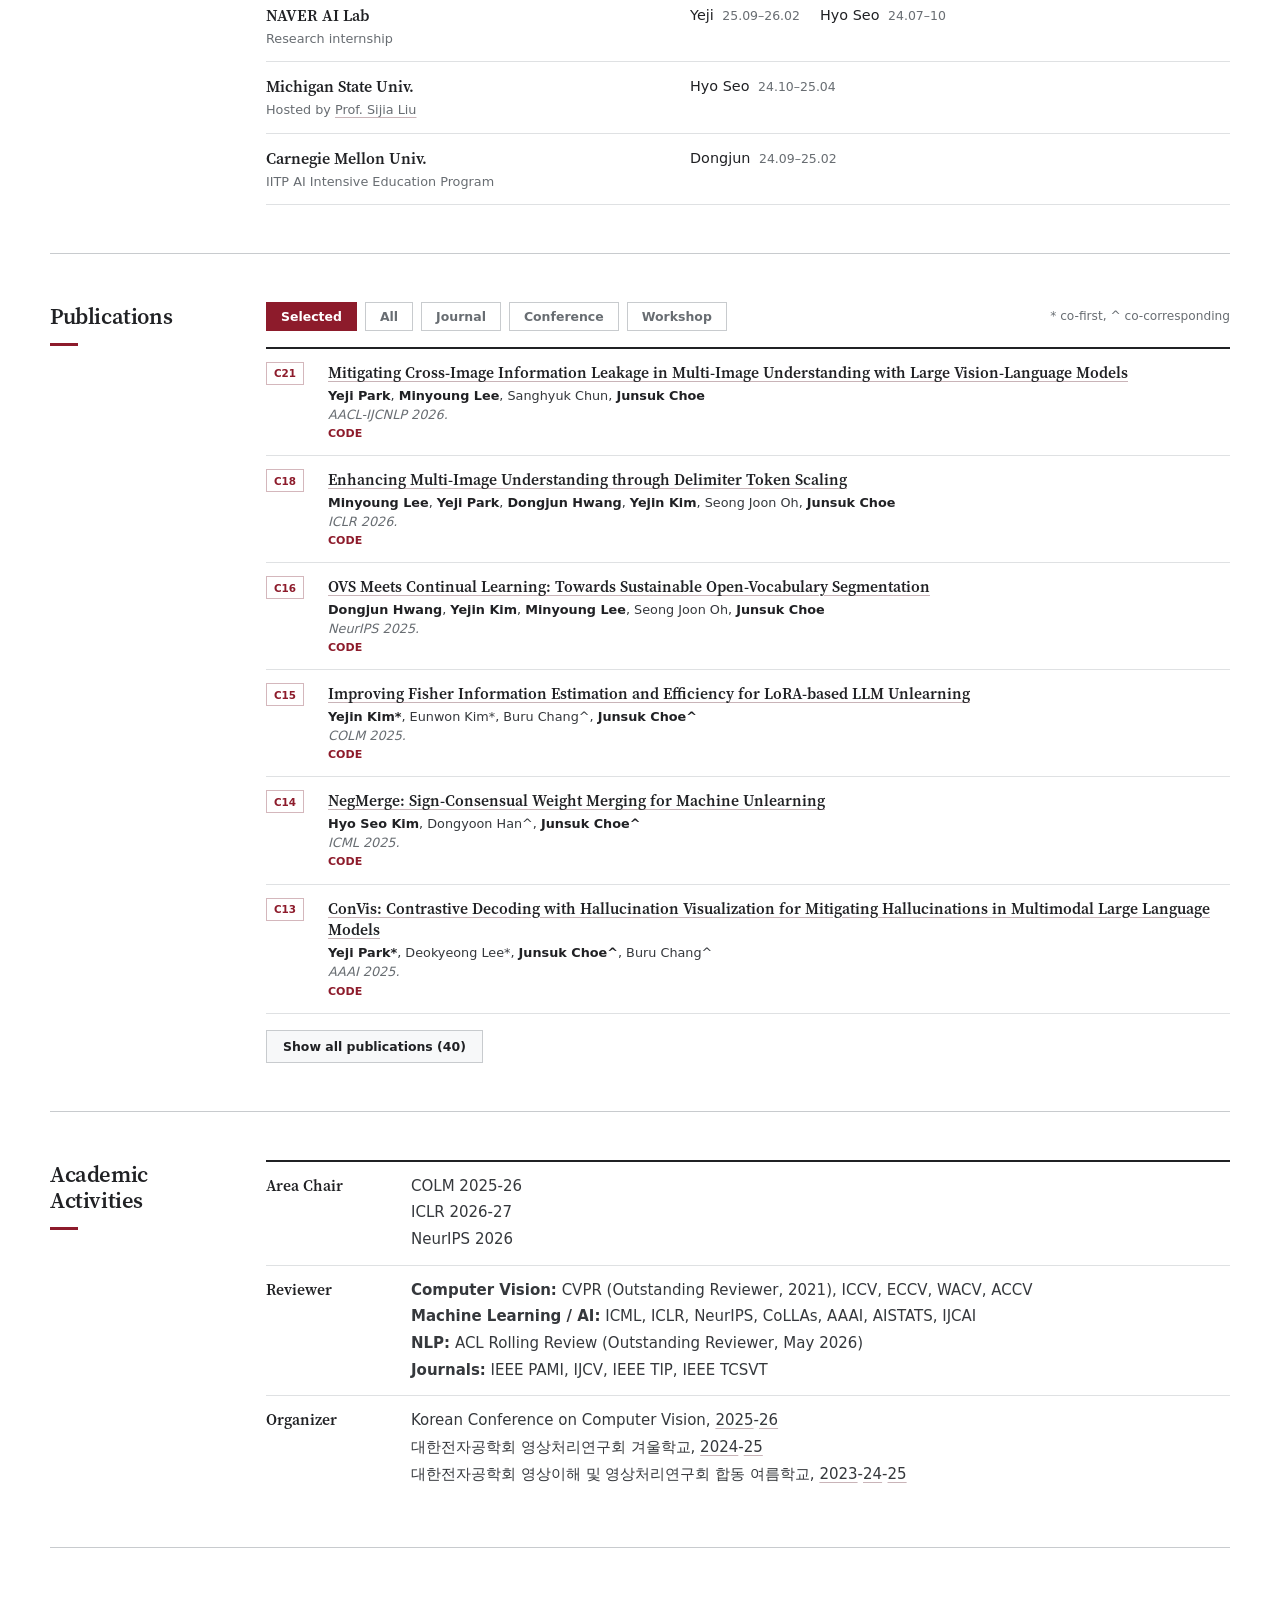
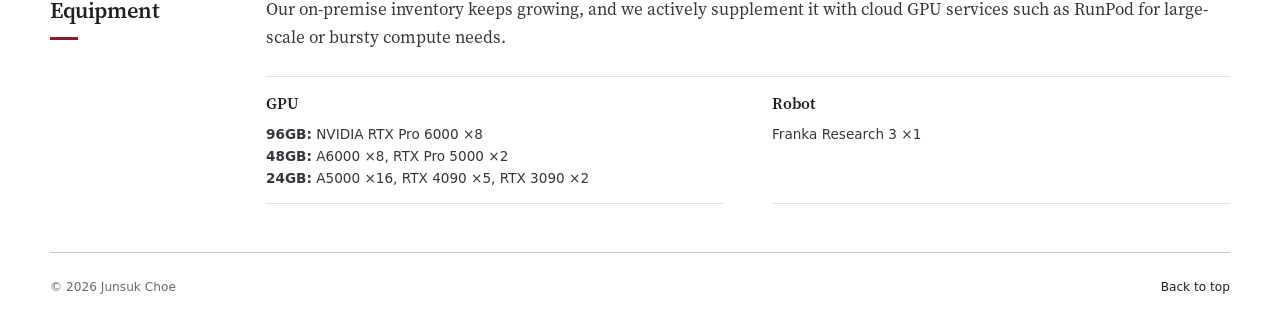
==== commit 6c9ecdb9: "Add Yeji's 2027 Princeton visit hosted by Prof. Olga Russakovsky List it first under Visits & Intern" ====
--- a/index.html
+++ b/index.html
@@ -230,7 +230,7 @@
             <ul class="roster-list">
               <li><a href="https://dongjunhwang.github.io" target="_blank" rel="noreferrer">Dongjun Hwang</a><div class="roster-meta"><div class="period-list"><span>PhD 24.03-</span><span>MS 22.03-24.02</span><span>Intern 21.09-22.02</span></div><div class="person-badges"><span class="person-highlight">AI Seoul Tech Scholarship (PhD)</span><span class="person-highlight">NRF Scholarship (PhD)</span><span class="person-highlight">Smilegate DHE Scholarship (MS)</span></div><span>BS CSE, Sogang Univ.</span><span class="person-activity">Visiting Researcher, Univ. of Tübingen (25.05-25.07)</span><span class="person-activity">CMU IITP AI Education Program (24.09-25.02)</span><span><strong>Research:</strong> Code as policies for robots</span></div></li>
               <li><a href="https://mymy-young.github.io/" target="_blank" rel="noreferrer">Minyoung Lee</a><div class="roster-meta"><div class="period-list"><span>PhD 25.03-</span><span>MS 23.03-25.02</span><span>Intern 22.03-23.02</span></div><div class="person-badges"><span class="person-highlight">AI Seoul Tech Scholarship (PhD)</span><span class="person-highlight">Smilegate DHE Scholarship (MS)</span></div><span>BS CSE, Sogang Univ.</span><span class="person-activity">Visiting Researcher, Johns Hopkins Univ. (26.08-26.11)</span><span class="person-activity">Visiting Researcher, Univ. of Tübingen (25.01-25.02, 23.07-23.08)</span><span><strong>Research:</strong> Robot policies from human demos</span></div></li>
-              <li><a href="https://yejipark-m.github.io" target="_blank" rel="noreferrer">Yeji Park</a><div class="roster-meta"><div class="period-list"><span>Integrated MS-PhD 23.03-</span><span>Intern 22.10-23.02</span></div><div class="person-badges"><span class="person-highlight">Hyundai Motor Chung Mong-Koo Scholarship</span></div><span>BE Econ, BS Math, Sogang Univ.</span><span class="person-activity">Research Intern, NAVER AI Lab (25.09-26.02)</span><span class="person-activity">Visiting Researcher, Univ. of Tübingen (25.01-25.02)</span><span><strong>Research:</strong> Grounded multimodal LLMs</span></div></li>
+              <li><a href="https://yejipark-m.github.io" target="_blank" rel="noreferrer">Yeji Park</a><div class="roster-meta"><div class="period-list"><span>Integrated MS-PhD 23.03-</span><span>Intern 22.10-23.02</span></div><div class="person-badges"><span class="person-highlight">Hyundai Motor Chung Mong-Koo Scholarship</span></div><span>BE Econ, BS Math, Sogang Univ.</span><span class="person-activity">Visiting Researcher, Princeton Univ. (27.03-27.07)</span><span class="person-activity">Research Intern, NAVER AI Lab (25.09-26.02)</span><span class="person-activity">Visiting Researcher, Univ. of Tübingen (25.01-25.02)</span><span><strong>Research:</strong> Grounded multimodal LLMs</span></div></li>
             </ul>
             <h4 class="roster-subhead">MS Students <span>2</span></h4>
             <ul class="roster-list">
@@ -265,6 +265,7 @@
         </div>
         <div>
         <ul class="visit-list" id="visit-list">
+          <li><div class="visit-place"><strong>Princeton Univ.</strong><span>Hosted by <a href="https://www.cs.princeton.edu/~olgarus/" target="_blank" rel="noreferrer">Prof. Olga Russakovsky</a></span></div><ul class="visit-people"><li>Yeji <span>27.03–07</span></li></ul></li>
           <li><div class="visit-place"><strong>Johns Hopkins Univ.</strong><span>Hosted by <a href="https://j-min.io/" target="_blank" rel="noreferrer">Prof. Jaemin Cho</a></span></div><ul class="visit-people"><li>Minyoung <span>26.08–11</span></li></ul></li>
           <li><div class="visit-place"><strong>Univ. of British Columbia</strong><span>Hosted by <a href="https://www.cs.ubc.ca/people/cristina-conati" target="_blank" rel="noreferrer">Prof. Cristina Conati</a></span></div><ul class="visit-people"><li>Jimin <span>26.08–11</span></li></ul></li>
           <li><div class="visit-place"><strong>Univ. of Tübingen</strong><span>Hosted by <a href="https://seongjoonoh.com/" target="_blank" rel="noreferrer">Prof. Seong Joon Oh</a> (with <a href="https://www.eml-munich.de/" target="_blank" rel="noreferrer">Prof. Zeynep Akata</a> in 2023)</span></div><ul class="visit-people"><li>Dongjun <span>25.05–07</span></li><li>Yeji <span>25.01–02</span></li><li>Yejin <span>25.01–02</span></li><li>Hyo Seo <span>23.07–08</span></li><li>Minyoung <span>25.01–02, 23.07–08</span></li></ul></li>
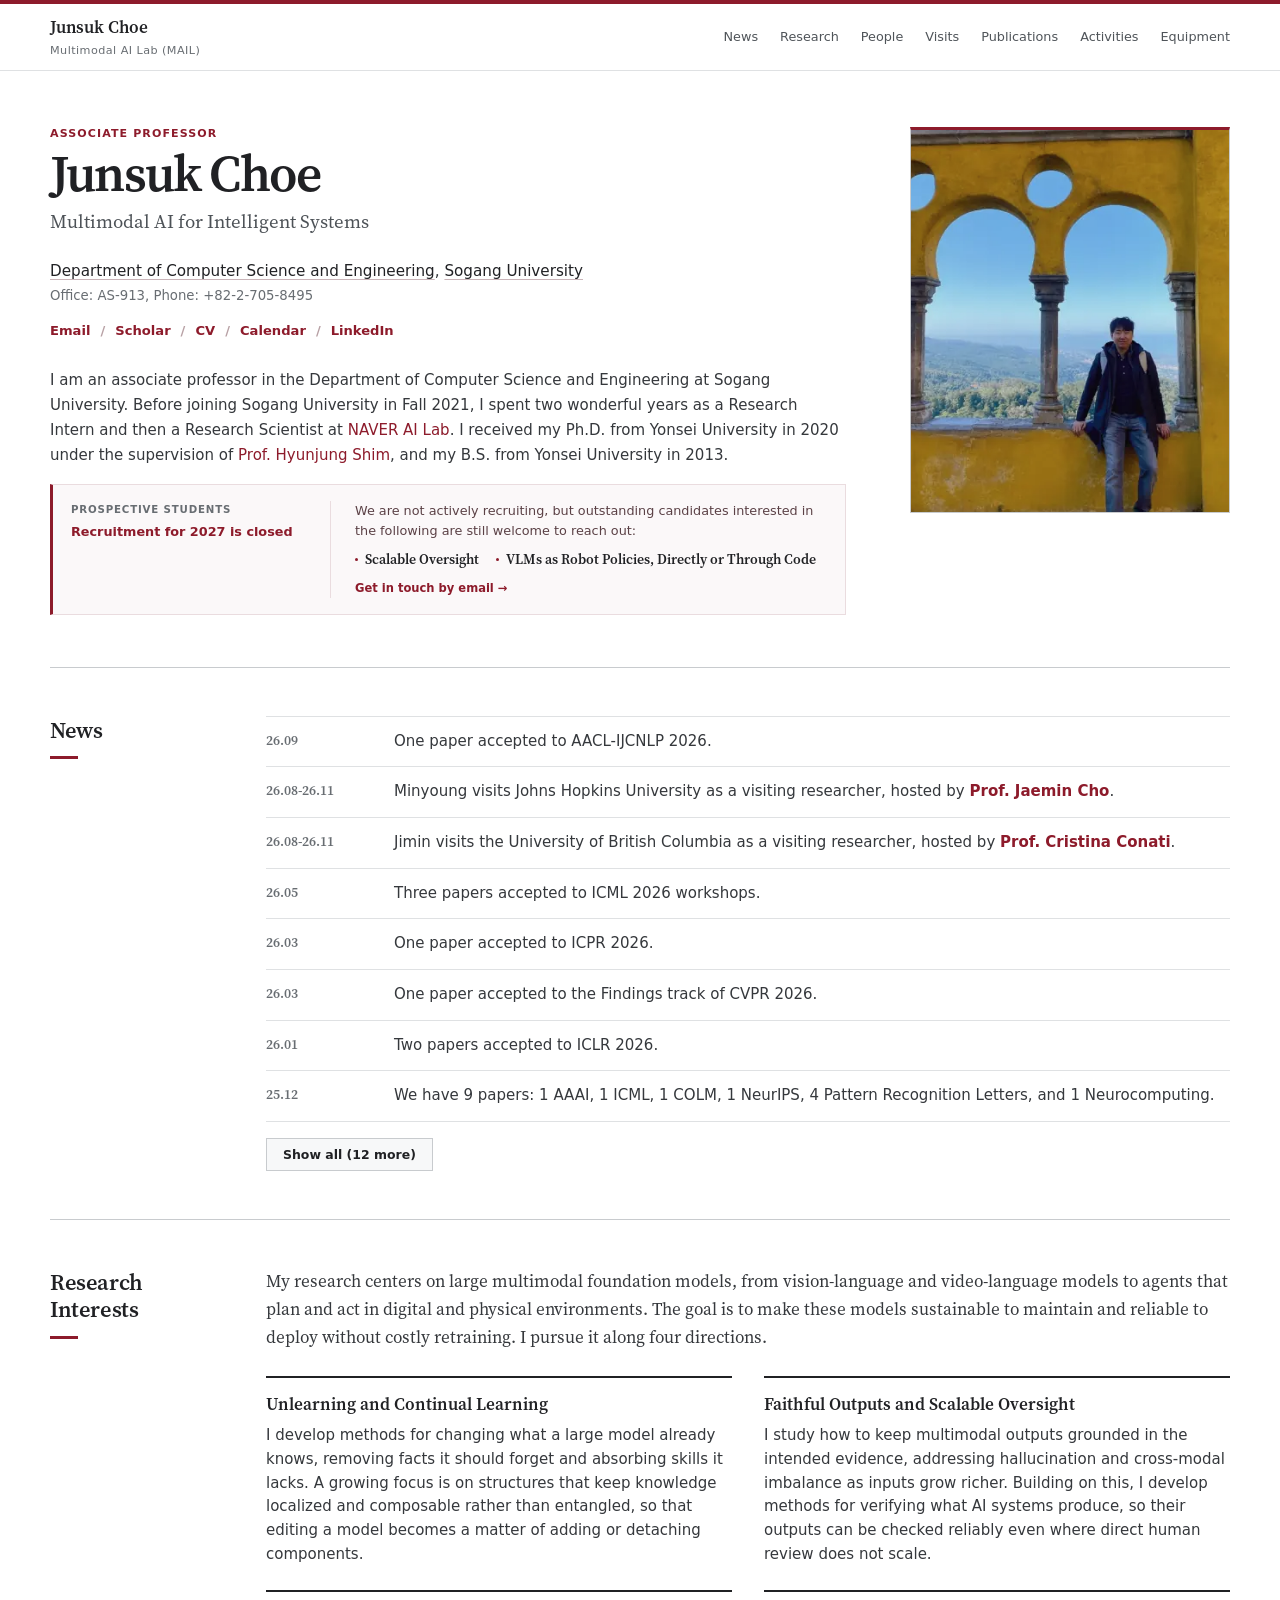
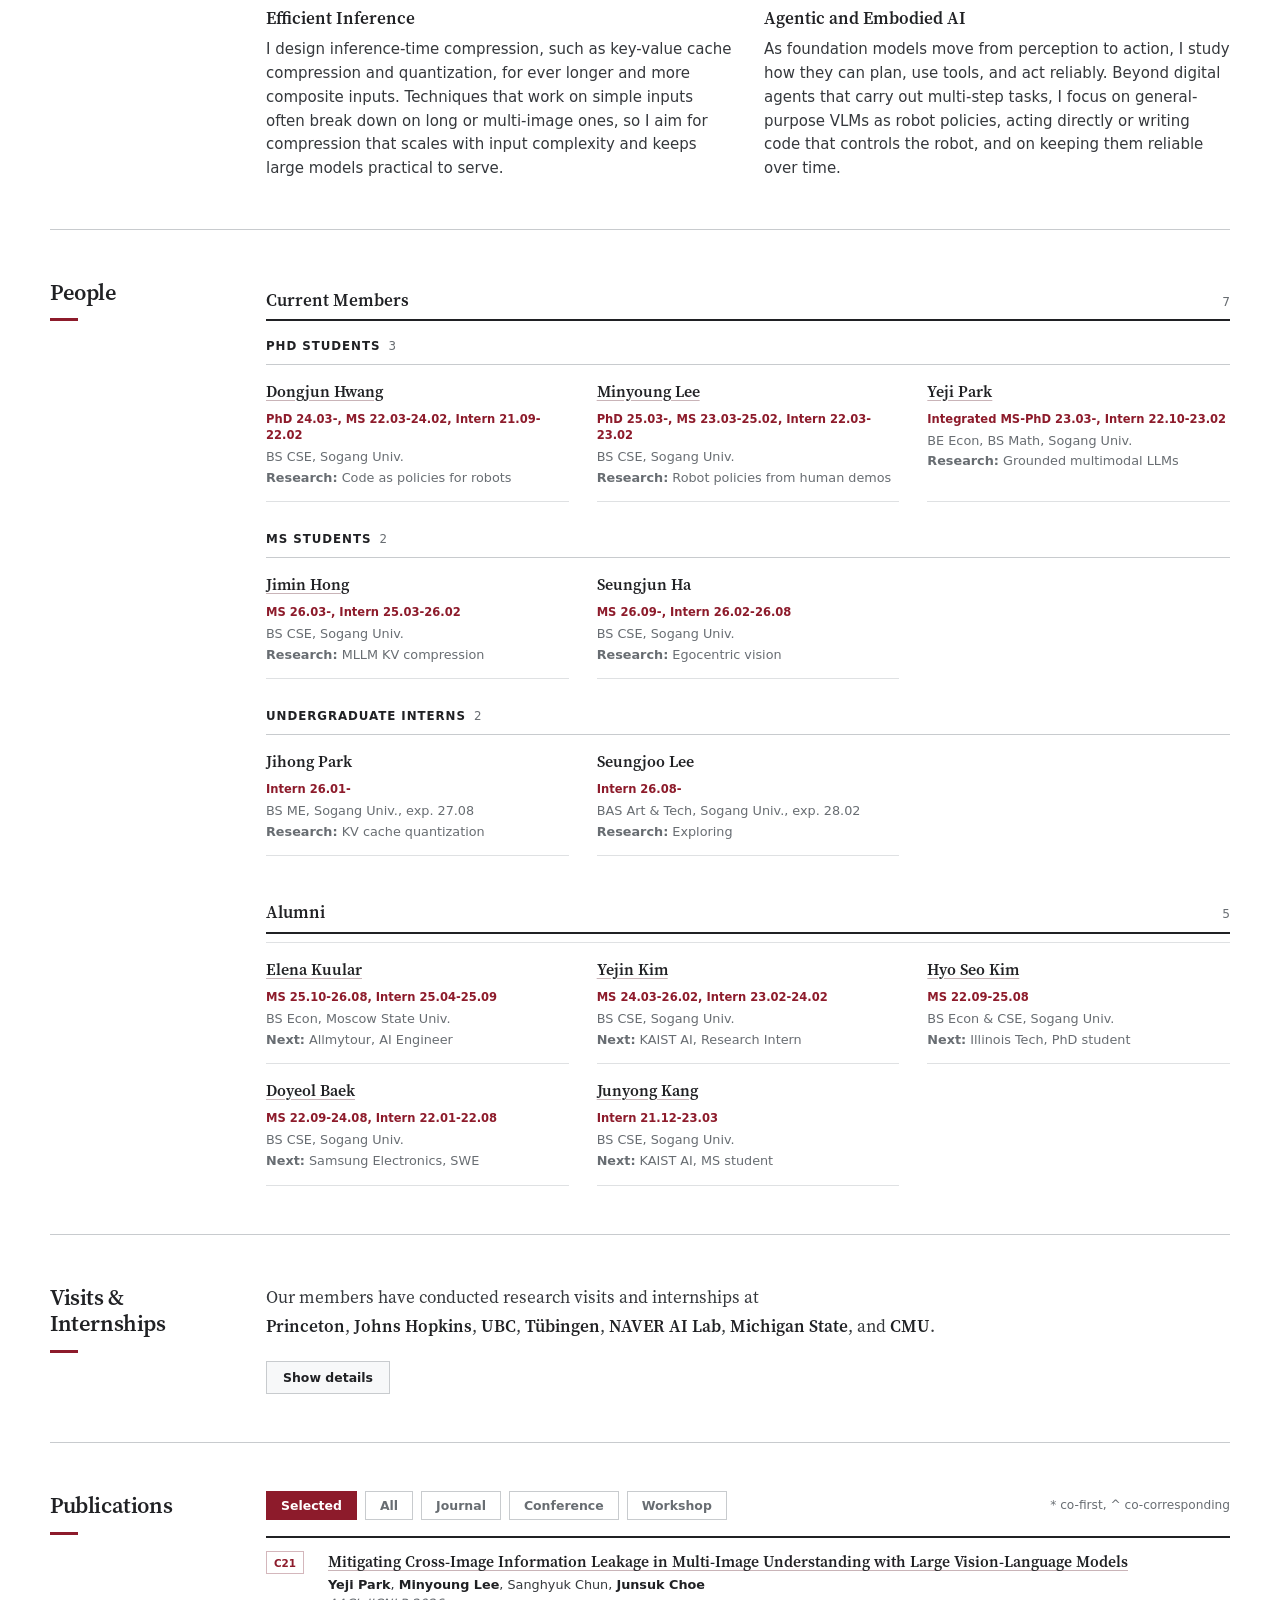
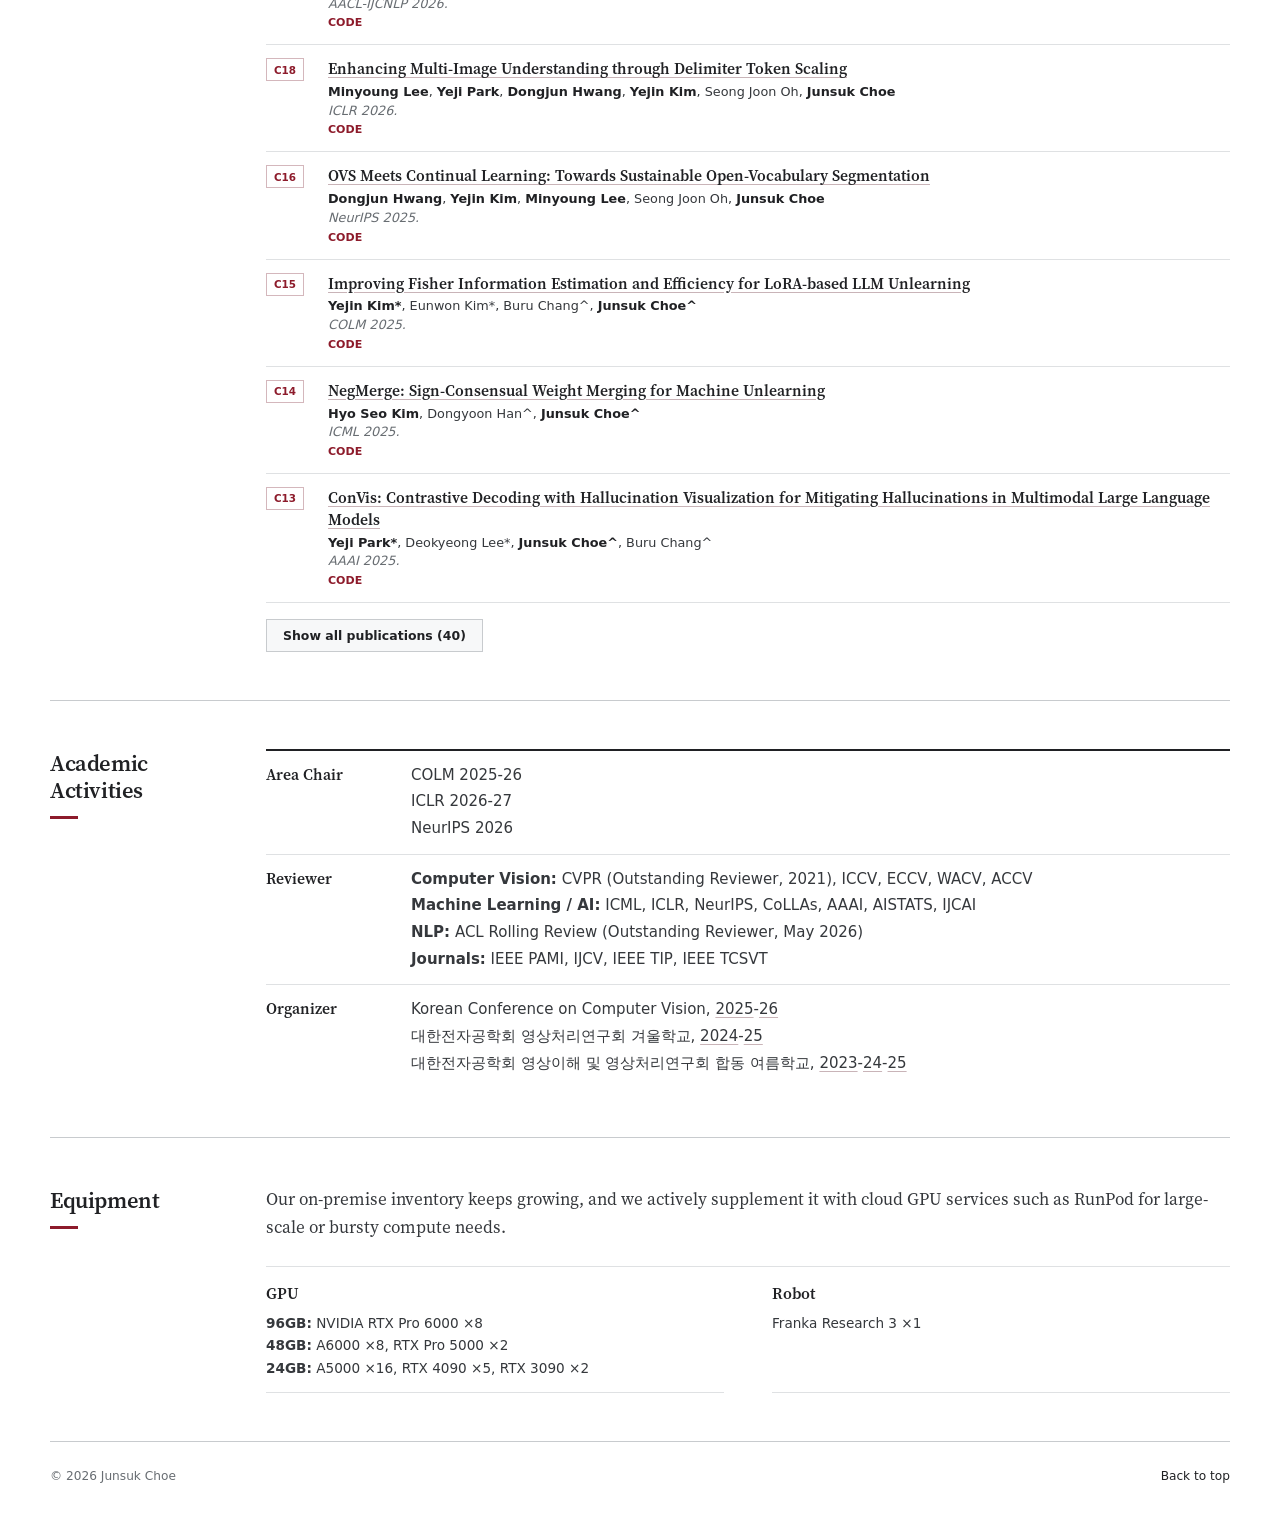
==== commit 101e42d4: "Open Visits as one sentence naming every host, with details behind a toggle Co-Authored-By: Claude O" ====
--- a/index.html
+++ b/index.html
@@ -21,8 +21,8 @@
     <link rel="apple-touch-icon" href="assets/sogang-favicon-large.png">
     <link rel="preload" href="assets/fonts/SiteSerif-Semibold.woff2" as="font" type="font/woff2" crossorigin>
     <link rel="preload" href="assets/fonts/SiteSerif-Regular.woff2" as="font" type="font/woff2" crossorigin>
-    <link rel="stylesheet" href="styles.css?v=academic75">
-    <script src="script.js?v=17" defer></script>
+    <link rel="stylesheet" href="styles.css?v=academic79">
+    <script src="script.js?v=23" defer></script>
     <script type="application/ld+json">
       {
         "@context": "https://schema.org",
@@ -264,16 +264,17 @@
           <h2>Visits &amp; Internships</h2>
         </div>
         <div>
+        <p class="visit-summary" id="visit-summary" hidden></p>
         <ul class="visit-list" id="visit-list">
-          <li><div class="visit-place"><strong>Princeton Univ.</strong><span>Hosted by <a href="https://www.cs.princeton.edu/~olgarus/" target="_blank" rel="noreferrer">Prof. Olga Russakovsky</a></span></div><ul class="visit-people"><li>Yeji <span>27.03–07</span></li></ul></li>
-          <li><div class="visit-place"><strong>Johns Hopkins Univ.</strong><span>Hosted by <a href="https://j-min.io/" target="_blank" rel="noreferrer">Prof. Jaemin Cho</a></span></div><ul class="visit-people"><li>Minyoung <span>26.08–11</span></li></ul></li>
-          <li><div class="visit-place"><strong>Univ. of British Columbia</strong><span>Hosted by <a href="https://www.cs.ubc.ca/people/cristina-conati" target="_blank" rel="noreferrer">Prof. Cristina Conati</a></span></div><ul class="visit-people"><li>Jimin <span>26.08–11</span></li></ul></li>
-          <li><div class="visit-place"><strong>Univ. of Tübingen</strong><span>Hosted by <a href="https://seongjoonoh.com/" target="_blank" rel="noreferrer">Prof. Seong Joon Oh</a> (with <a href="https://www.eml-munich.de/" target="_blank" rel="noreferrer">Prof. Zeynep Akata</a> in 2023)</span></div><ul class="visit-people"><li>Dongjun <span>25.05–07</span></li><li>Yeji <span>25.01–02</span></li><li>Yejin <span>25.01–02</span></li><li>Hyo Seo <span>23.07–08</span></li><li>Minyoung <span>25.01–02, 23.07–08</span></li></ul></li>
-          <li><div class="visit-place"><strong>NAVER AI Lab</strong><span>Research internship</span></div><ul class="visit-people"><li>Yeji <span>25.09–26.02</span></li><li>Hyo Seo <span>24.07–10</span></li></ul></li>
-          <li><div class="visit-place"><strong>Michigan State Univ.</strong><span>Hosted by <a href="https://lsjxjtu.github.io/" target="_blank" rel="noreferrer">Prof. Sijia Liu</a></span></div><ul class="visit-people"><li>Hyo Seo <span>24.10–25.04</span></li></ul></li>
-          <li><div class="visit-place"><strong>Carnegie Mellon Univ.</strong><span>IITP AI Intensive Education Program</span></div><ul class="visit-people"><li>Dongjun <span>24.09–25.02</span></li></ul></li>
+          <li data-short="Princeton"><div class="visit-place"><strong>Princeton Univ.</strong><span>Hosted by <a href="https://www.cs.princeton.edu/~olgarus/" target="_blank" rel="noreferrer">Prof. Olga Russakovsky</a></span></div><ul class="visit-people"><li>Yeji <span>27.03–07</span></li></ul></li>
+          <li data-short="Johns Hopkins"><div class="visit-place"><strong>Johns Hopkins Univ.</strong><span>Hosted by <a href="https://j-min.io/" target="_blank" rel="noreferrer">Prof. Jaemin Cho</a></span></div><ul class="visit-people"><li>Minyoung <span>26.08–11</span></li></ul></li>
+          <li data-short="UBC"><div class="visit-place"><strong>Univ. of British Columbia</strong><span>Hosted by <a href="https://www.cs.ubc.ca/people/cristina-conati" target="_blank" rel="noreferrer">Prof. Cristina Conati</a></span></div><ul class="visit-people"><li>Jimin <span>26.08–11</span></li></ul></li>
+          <li data-short="Tübingen"><div class="visit-place"><strong>Univ. of Tübingen</strong><span>Hosted by <a href="https://seongjoonoh.com/" target="_blank" rel="noreferrer">Prof. Seong Joon Oh</a> (with <a href="https://www.eml-munich.de/" target="_blank" rel="noreferrer">Prof. Zeynep Akata</a> in 2023)</span></div><ul class="visit-people"><li>Dongjun <span>25.05–07</span></li><li>Yeji <span>25.01–02</span></li><li>Yejin <span>25.01–02</span></li><li>Hyo Seo <span>23.07–08</span></li><li>Minyoung <span>25.01–02, 23.07–08</span></li></ul></li>
+          <li data-short="NAVER AI Lab"><div class="visit-place"><strong>NAVER AI Lab</strong><span>Research internship</span></div><ul class="visit-people"><li>Yeji <span>25.09–26.02</span></li><li>Hyo Seo <span>24.07–10</span></li></ul></li>
+          <li data-short="Michigan State"><div class="visit-place"><strong>Michigan State Univ.</strong><span>Hosted by <a href="https://lsjxjtu.github.io/" target="_blank" rel="noreferrer">Prof. Sijia Liu</a></span></div><ul class="visit-people"><li>Hyo Seo <span>24.10–25.04</span></li></ul></li>
+          <li data-short="CMU"><div class="visit-place"><strong>Carnegie Mellon Univ.</strong><span>IITP AI Intensive Education Program</span></div><ul class="visit-people"><li>Dongjun <span>24.09–25.02</span></li></ul></li>
         </ul>
-        <button type="button" class="toggle-list" id="visit-toggle" aria-expanded="false">Show all</button>
+        <button type="button" class="toggle-list" id="visit-toggle" aria-expanded="false" hidden>Show details</button>
         </div>
       </section>
 
--- a/styles.css
+++ b/styles.css
@@ -673,6 +673,31 @@
   font-size: 0.78rem;
 }
 
+/* the one sentence naming every host, shown before the details; balanced so
+   a short last line never strands a single name */
+.visit-summary {
+  margin: 0 0 4px;
+  color: var(--text);
+  font-family: var(--serif);
+  font-size: 1.08rem;
+  line-height: 1.7;
+  text-wrap: balance;
+}
+
+.visit-summary strong {
+  color: var(--ink);
+  font-weight: 700;
+  white-space: nowrap;
+}
+
+.visit-summary + .visit-list {
+  margin-top: 18px;
+}
+
+.visit-list[hidden] {
+  display: none;
+}
+
 #equipment .roster-list {
   display: grid;
   grid-template-columns: repeat(2, minmax(0, 1fr));
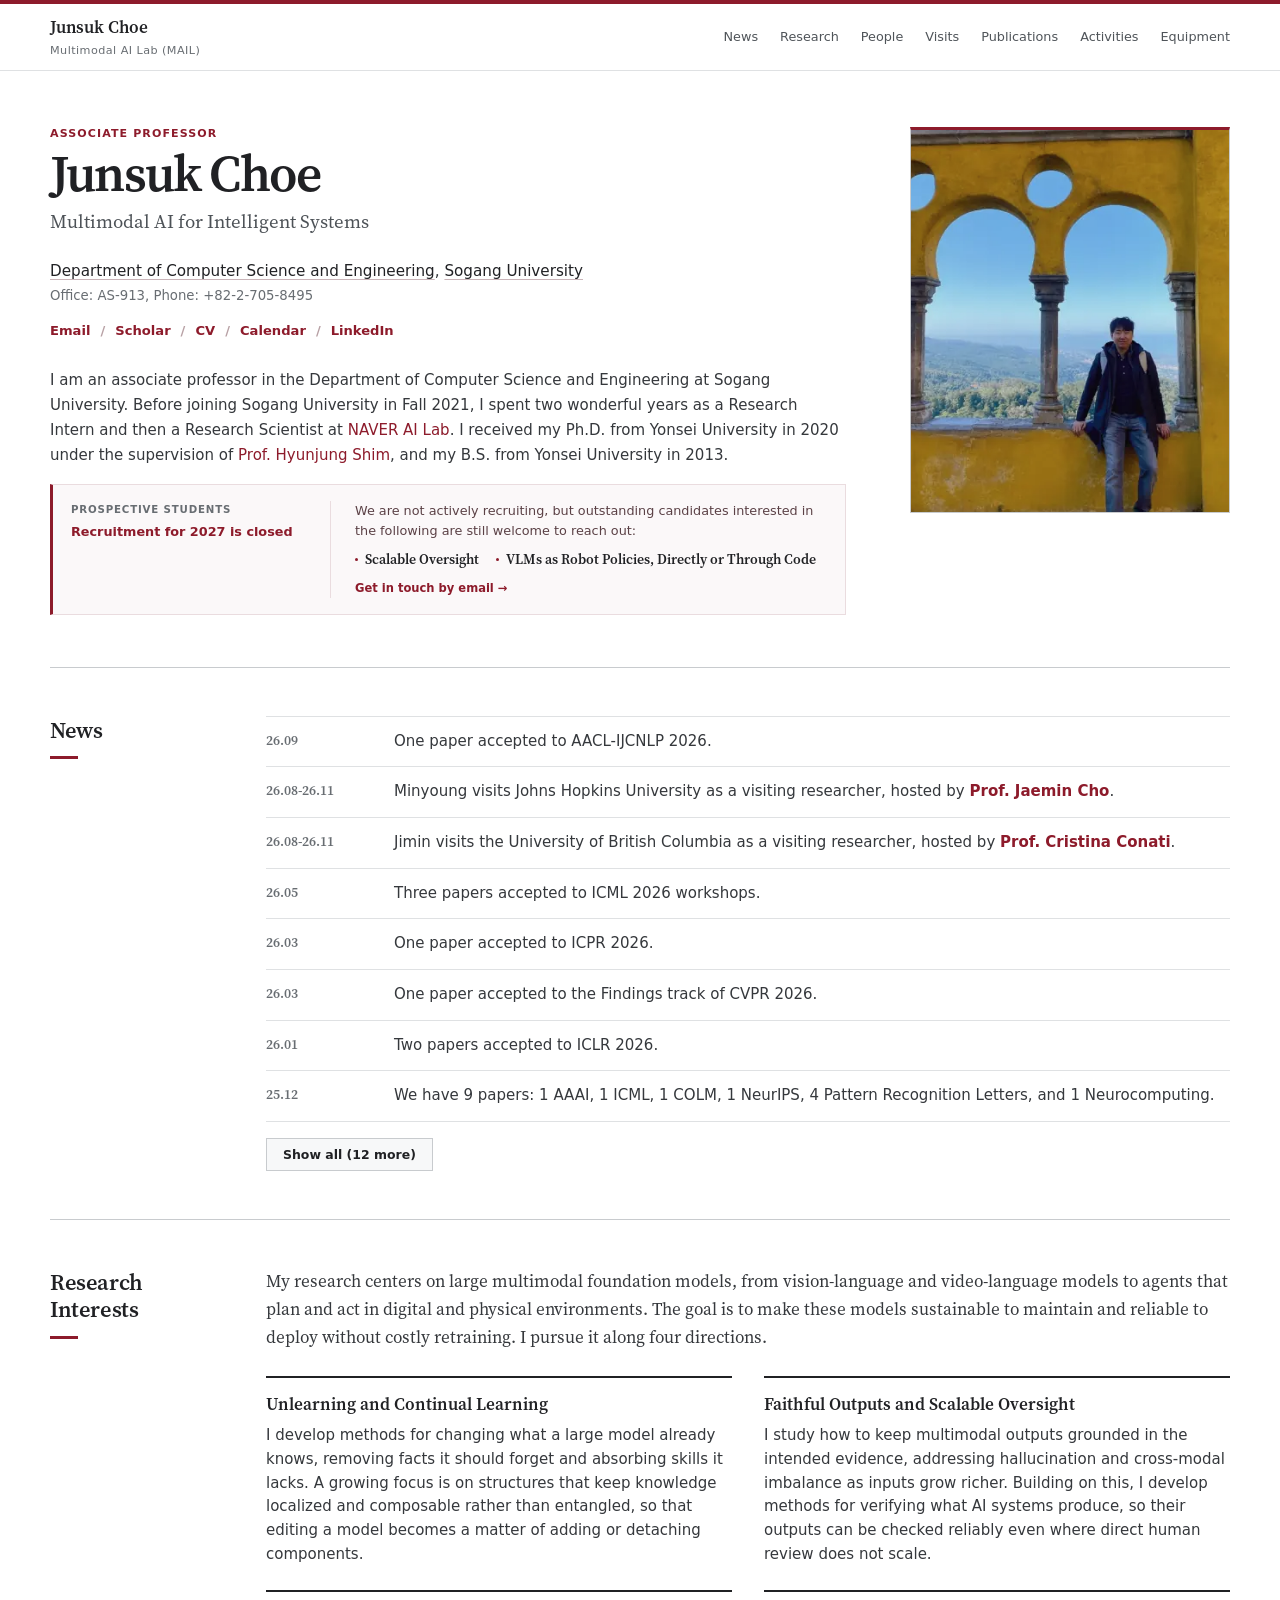
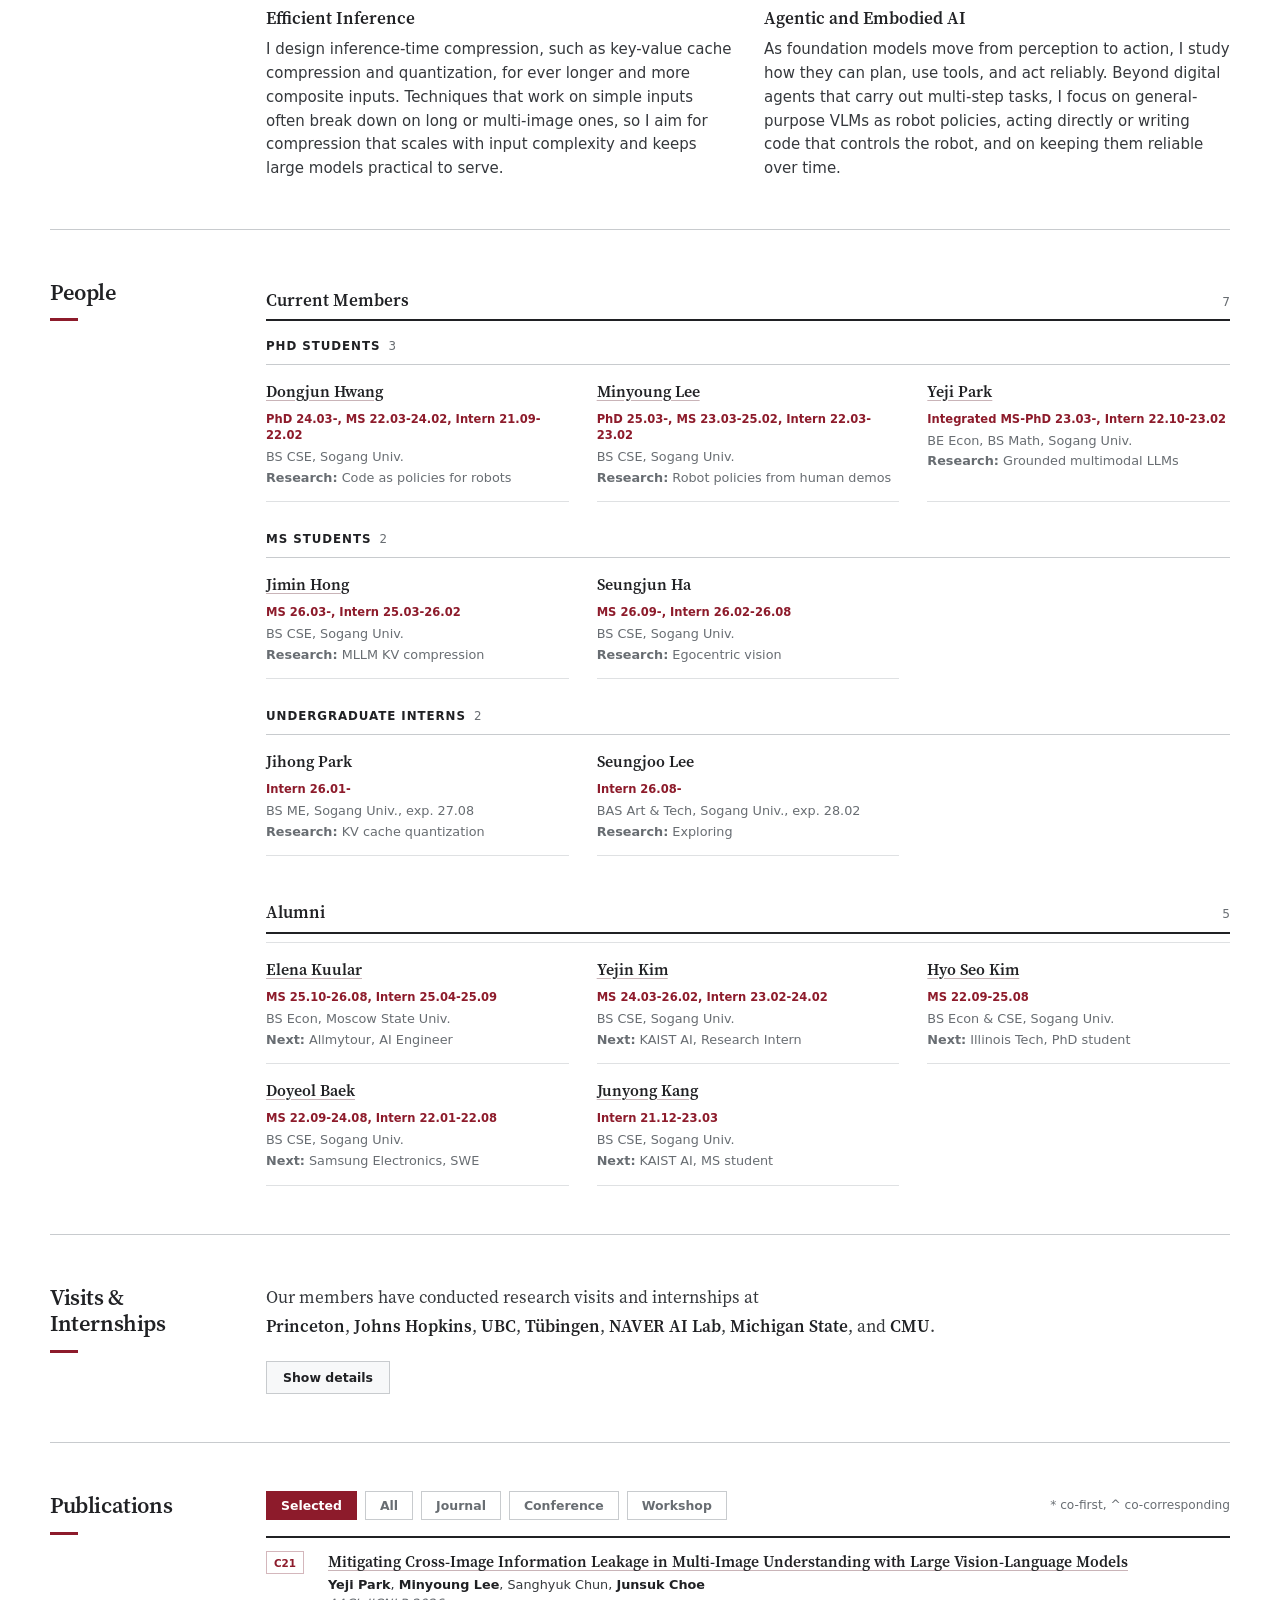
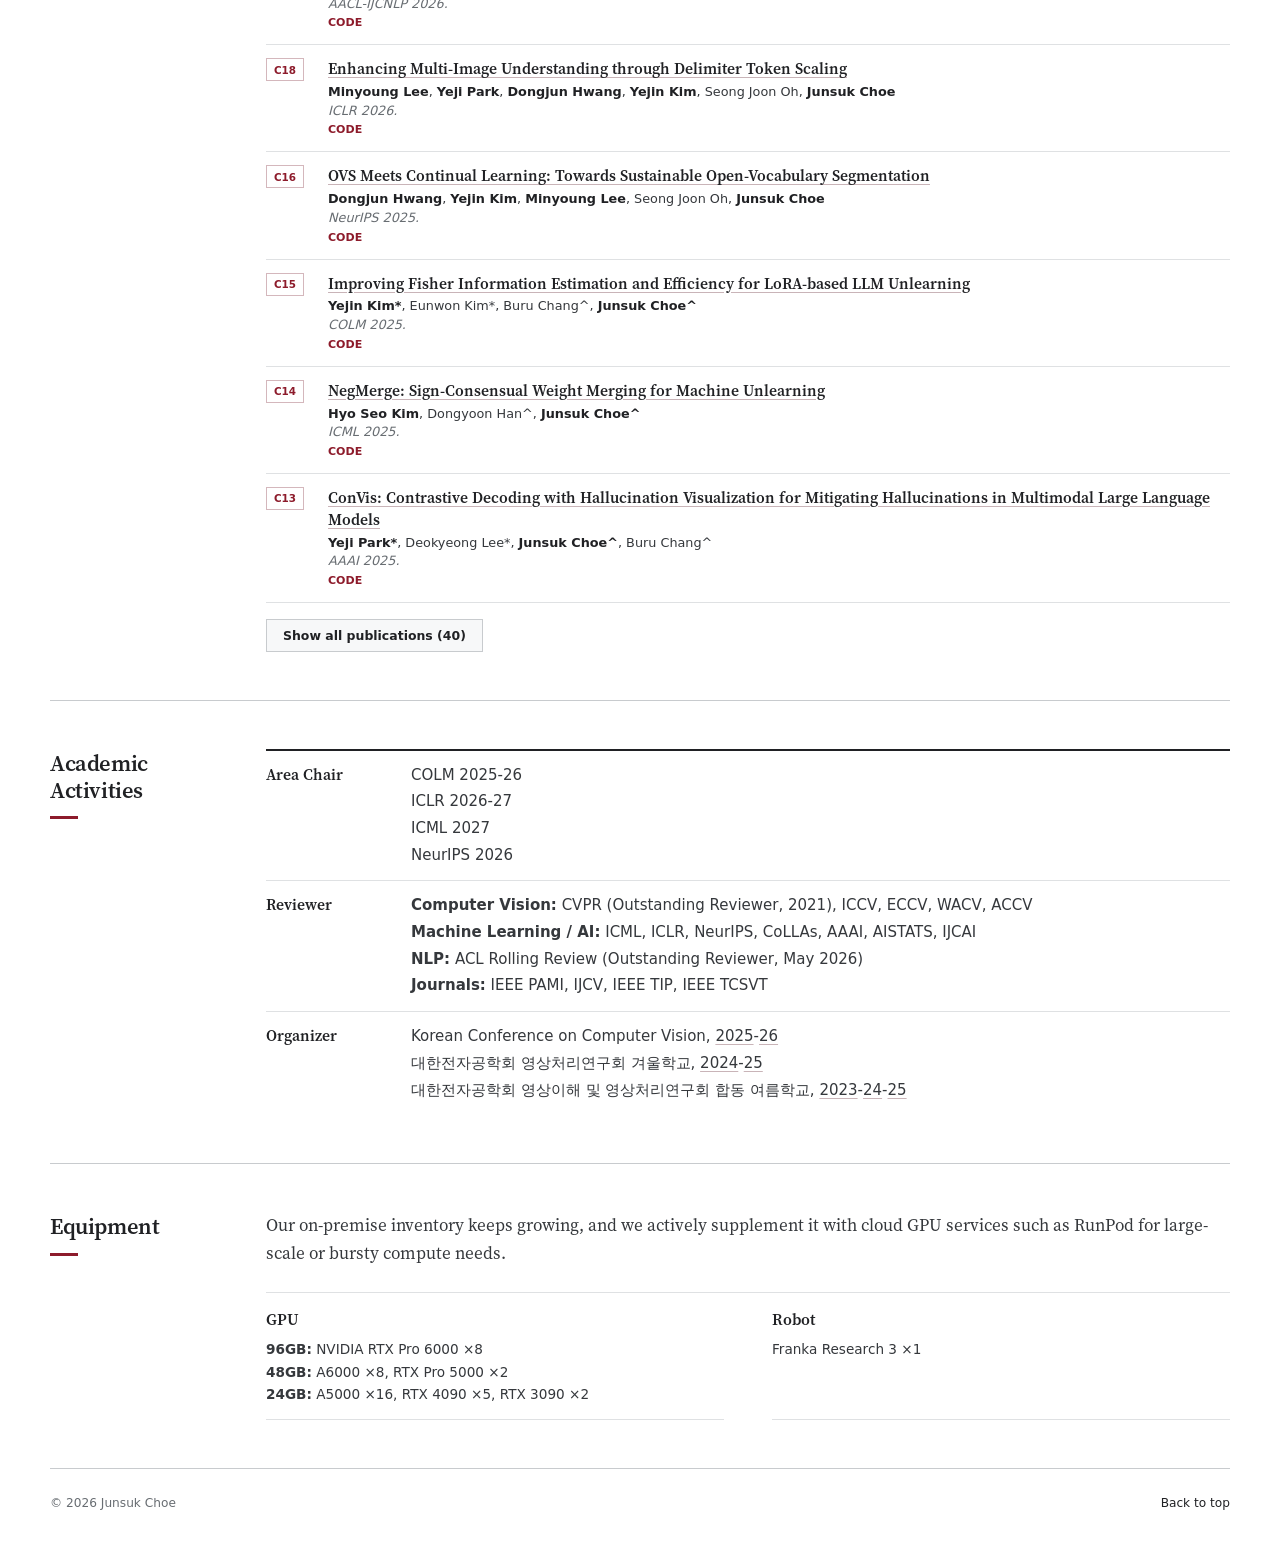
==== commit f3c716d2: "Add ICML 2027 Area Chair to the homepage and CV Co-Authored-By: Claude Opus 5.5 <noreply@anthropic.c" ====
--- a/index.html
+++ b/index.html
@@ -349,6 +349,7 @@
             <ul class="activity-list compact">
               <li>COLM 2025-26</li>
               <li>ICLR 2026-27</li>
+              <li>ICML 2027</li>
               <li>NeurIPS 2026</li>
             </ul>
           </div>
